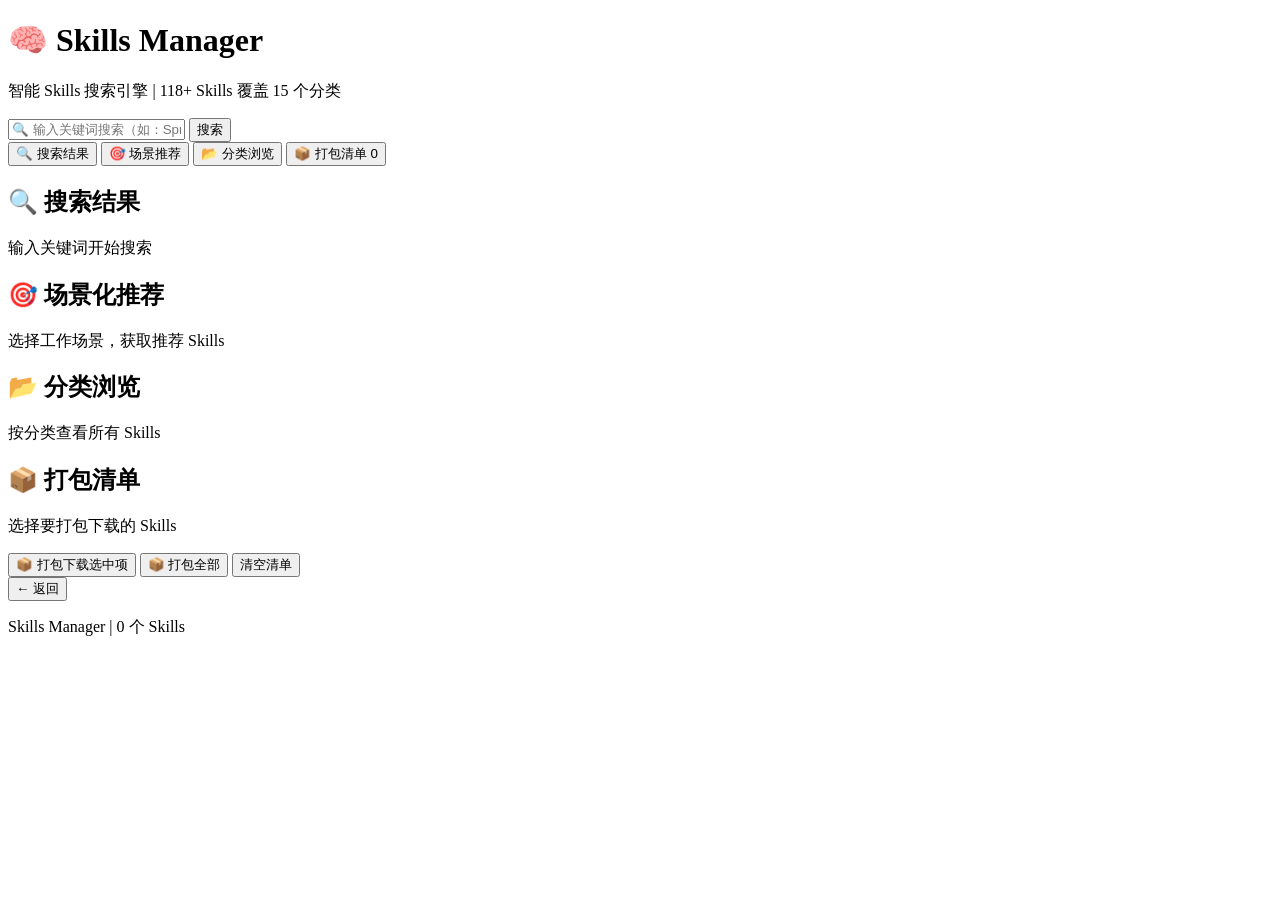
==== web/templates/index.html @ a7799086 "refactor: Organize skills into all-skills folder and clean up - Move all skill packages into all-ski" ====
<!DOCTYPE html>
<html lang="zh-CN">
<head>
    <meta charset="UTF-8">
    <meta name="viewport" content="width=device-width, initial-scale=1.0">
    <title>🧠 Skills Manager - 智能 Skills 导航</title>
    <link rel="stylesheet" href="/static/css/style.css">
</head>
<body>
    <div class="container">
        <header>
            <h1>🧠 Skills Manager</h1>
            <p class="subtitle">智能 Skills 搜索引擎 | 118+ Skills 覆盖 15 个分类</p>
        </header>

        <div class="search-box">
            <input type="text" id="searchInput" placeholder="🔍 输入关键词搜索（如：Sprint规划、用户故事、AI安全）...">
            <button onclick="searchSkills()">搜索</button>
        </div>

        <nav class="tabs">
            <button class="tab active" data-tab="search">🔍 搜索结果</button>
            <button class="tab" data-tab="scenarios">🎯 场景推荐</button>
            <button class="tab" data-tab="categories">📂 分类浏览</button>
            <button class="tab" data-tab="cart">📦 打包清单 <span id="cartCount">0</span></button>
        </nav>

        <main>
            <section id="searchSection" class="tab-content active">
                <div class="section-header">
                    <h2>🔍 搜索结果</h2>
                    <p id="searchTip">输入关键词开始搜索</p>
                </div>
                <div id="searchResults" class="skills-grid"></div>
            </section>

            <section id="scenariosSection" class="tab-content">
                <div class="section-header">
                    <h2>🎯 场景化推荐</h2>
                    <p>选择工作场景，获取推荐 Skills</p>
                </div>
                <div id="scenariosList" class="scenarios-grid"></div>
            </section>

            <section id="categoriesSection" class="tab-content">
                <div class="section-header">
                    <h2>📂 分类浏览</h2>
                    <p>按分类查看所有 Skills</p>
                </div>
                <div id="categoriesList" class="categories-grid"></div>
            </section>

            <section id="cartSection" class="tab-content">
                <div class="section-header">
                    <h2>📦 打包清单</h2>
                    <p>选择要打包下载的 Skills</p>
                </div>
                <div class="cart-actions">
                    <button class="btn-primary" onclick="packageSelected()">📦 打包下载选中项</button>
                    <button class="btn-secondary" onclick="packageAll()">📦 打包全部</button>
                    <button class="btn-text" onclick="clearCart()">清空清单</button>
                </div>
                <div id="cartList" class="skills-grid"></div>
            </section>

            <section id="detailSection" class="tab-content">
                <button class="btn-back" onclick="showSection('search')">← 返回</button>
                <div id="skillDetail"></div>
            </section>
        </main>

        <footer>
            <p>Skills Manager | <span id="totalSkills">0</span> 个 Skills</p>
        </footer>
    </div>

    <div id="toast" class="toast"></div>

    <script>
        let cart = [];
        let allSkills = {};
        let currentView = 'search';

        const categoriesEmoji = {
            "product": "🔵", "agile": "🟢", "scrum": "🟡", "ddd": "🟠",
            "dev-quality": "🟣", "qa-testing": "🔴", "api-design": "⚪",
            "ai-product": "🩵", "ai-safety": "🚨", "superpowers": "⚡",
            "dev-workflow": "🔧", "design": "🎨", "skill-authoring": "🛠️", "indie-hacker": "💰"
        };

        async function init() {
            await loadStats();
            loadCart();
            document.querySelectorAll('.tab').forEach(tab => {
                tab.addEventListener('click', () => showSection(tab.dataset.tab));
            });
            document.getElementById('searchInput').addEventListener('keypress', e => {
                if (e.key === 'Enter') searchSkills();
            });
        }

        async function loadStats() {
            try {
                const res = await fetch('/api/stats');
                const data = await res.json();
                document.getElementById('totalSkills').textContent = data.total;
            } catch (e) {
                console.error('Failed to load stats:', e);
            }
        }

        function showSection(section) {
            currentView = section;
            document.querySelectorAll('.tab').forEach(t => t.classList.remove('active'));
            document.querySelectorAll('.tab-content').forEach(c => c.classList.remove('active'));
            document.querySelector(`[data-tab="${section}"]`)?.classList.add('active');
            document.getElementById(`${section}Section`)?.classList.add('active');
        }

        async function searchSkills() {
            const query = document.getElementById('searchInput').value.trim();
            if (!query) return;

            document.getElementById('searchTip').textContent = `正在搜索: "${query}"`;

            try {
                const res = await fetch(`/api/search?q=${encodeURIComponent(query)}`);
                const data = await res.json();
                document.getElementById('searchTip').textContent = `找到 ${data.count} 个匹配的 Skills`;
                renderSkills('searchResults', data.results);
                showSection('search');
            } catch (e) {
                showToast('搜索失败: ' + e.message, 'error');
            }
        }

        function renderSkills(containerId, skills) {
            const container = document.getElementById(containerId);
            if (!skills || skills.length === 0) {
                container.innerHTML = '<div class="empty">暂无数据</div>';
                return;
            }

            container.innerHTML = skills.map(skill => `
                <div class="skill-card">
                    <div class="skill-header">
                        <span class="skill-emoji">${skill.category_emoji || '📦'}</span>
                        <h3>${skill.name}</h3>
                    </div>
                    <p class="skill-desc">${(skill.description || '').substring(0, 100)}...</p>
                    <div class="skill-meta">
                        <span class="skill-category">${skill.category_name || ''}</span>
                    </div>
                    <div class="skill-actions">
                        <button onclick="showSkillDetail('${skill.name}')">查看详情</button>
                        <button onclick="addToCart('${skill.name}')">加入清单</button>
                    </div>
                </div>
            `).join('');
        }

        async function showSkillDetail(name) {
            try {
                const res = await fetch(`/api/skill/${encodeURIComponent(name)}`);
                const skill = await res.json();

                document.getElementById('skillDetail').innerHTML = `
                    <div class="detail-header">
                        <span class="detail-emoji">${skill.emoji}</span>
                        <h2>${skill.name}</h2>
                    </div>
                    <div class="detail-meta">
                        <span>分类: ${skill.category}</span>
                        <span>文件数: ${skill.files?.length || 0}</span>
                    </div>
                    <p class="detail-desc">${skill.description || '无描述'}</p>
                    <div class="detail-files">
                        <h4>📁 文件结构</h4>
                        <ul>
                            ${(skill.files || []).map(f => `<li>${f.path} (${formatSize(f.size)})</li>`).join('')}
                        </ul>
                    </div>
                    <div class="detail-actions">
                        <button class="btn-primary" onclick="addToCart('${skill.name}')">加入清单</button>
                        <button class="btn-secondary" onclick="packageSingle('${skill.name}')">单独打包</button>
                    </div>
                `;
                showSection('detail');
            } catch (e) {
                showToast('加载失败: ' + e.message, 'error');
            }
        }

        async function loadScenarios() {
            const container = document.getElementById('scenariosList');
            const scenarios = [
                {key: "pm_basics", name: "产品经理基础", emoji: "📋", desc: "PRD、用户故事、需求分析"},
                {key: "pm_advanced", name: "高级产品经理", emoji: "🎯", desc: "战略、指标、商业化"},
                {key: "customer_discovery", name: "客户探索验证", emoji: "🔍", desc: "访谈准备、发现流程"},
                {key: "agile_dev", name: "敏捷开发团队", emoji: "🏃", desc: "Sprint规划、回顾"},
                {key: "scrum_team", name: "Scrum团队", emoji: "🎯", desc: "14个Scrum仪式"},
                {key: "qa_testing", name: "QA与测试", emoji: "🧪", desc: "E2E、Playwright"},
                {key: "architecture", name: "架构设计", emoji: "🏗️", desc: "DDD、API设计"},
                {key: "dev_quality", name: "开发质量", emoji: "💎", desc: "整洁代码、调试"},
                {key: "tdd_workflow", name: "TDD测试驱动", emoji: "⚡", desc: "红绿重构"},
                {key: "indie_hacker", name: "独立开发者", emoji: "💰", desc: "MVP、获客、增长"},
                {key: "ai_product", name: "AI产品开发", emoji: "🤖", desc: "Prompt、安全"},
                {key: "design_system", name: "设计系统", emoji: "🎨", desc: "UI/UX组件库"},
                {key: "skill_creation", name: "Skill开发", emoji: "🛠️", desc: "官方创建工具"}
            ];

            container.innerHTML = scenarios.map(s => `
                <div class="scenario-card" onclick="loadScenario('${s.key}')">
                    <span class="scenario-emoji">${s.emoji}</span>
                    <h3>${s.name}</h3>
                    <p>${s.desc}</p>
                </div>
            `).join('');
        }

        async function loadScenario(key) {
            try {
                const res = await fetch(`/api/scenario/${key}`);
                const data = await res.json();
                renderSkills('scenariosList', data.skills);
                document.querySelector('#scenariosSection .section-header p').textContent =
                    `${data.name} - ${data.count} 个 Skills`;
                showSection('scenarios');
            } catch (e) {
                showToast('加载失败: ' + e.message, 'error');
            }
        }

        async function loadCategories() {
            try {
                const res = await fetch('/api/stats');
                const data = await res.json();
                const container = document.getElementById('categoriesList');

                container.innerHTML = data.categories.map(cat => `
                    <div class="category-card" onclick="loadCategory('${cat.key}')">
                        <span class="cat-emoji">${cat.emoji}</span>
                        <h3>${cat.name}</h3>
                        <p>${cat.count} 个 Skills</p>
                    </div>
                `).join('');
            } catch (e) {
                showToast('加载失败: ' + e.message, 'error');
            }
        }

        async function loadCategory(key) {
            try {
                const res = await fetch(`/api/category/${key}`);
                const data = await res.json();
                renderSkills('categoriesList', data.skills);
                showSection('categories');
            } catch (e) {
                showToast('加载失败: ' + e.message, 'error');
            }
        }

        function addToCart(name) {
            if (!cart.includes(name)) {
                cart.push(name);
                updateCart();
                showToast(`已加入清单: ${name}`, 'success');
            } else {
                showToast('已在清单中', 'info');
            }
        }

        function removeFromCart(name) {
            cart = cart.filter(n => n !== name);
            updateCart();
            renderCart();
        }

        function updateCart() {
            document.getElementById('cartCount').textContent = cart.length;
            localStorage.setItem('cart', JSON.stringify(cart));
        }

        function loadCart() {
            const stored = localStorage.getItem('cart');
            if (stored) {
                cart = JSON.parse(stored);
                updateCart();
            }
        }

        function clearCart() {
            cart = [];
            updateCart();
            renderCart();
            showToast('清单已清空', 'info');
        }

        function renderCart() {
            const container = document.getElementById('cartList');
            if (cart.length === 0) {
                container.innerHTML = '<div class="empty">清单为空，请先添加 Skills</div>';
                return;
            }

            let skills = [];
            cart.forEach(name => {
                allSkills[name] = allSkills[name] || {name, category_emoji: '📦', category_name: '', description: ''};
                skills.push(allSkills[name]);
            });

            container.innerHTML = skills.map(s => `
                <div class="skill-card">
                    <div class="skill-header">
                        <span class="skill-emoji">${s.category_emoji || '📦'}</span>
                        <h3>${s.name}</h3>
                    </div>
                    <div class="skill-actions">
                        <button class="btn-remove" onclick="removeFromCart('${s.name}')">移除</button>
                    </div>
                </div>
            `).join('');
        }

        async function packageSelected() {
            if (cart.length === 0) {
                showToast('请先选择要打包的 Skills', 'warning');
                return;
            }

            try {
                showToast('正在打包...', 'info');
                const res = await fetch('/api/package', {
                    method: 'POST',
                    headers: {'Content-Type': 'application/json'},
                    body: JSON.stringify({skills: cart, type: 'custom'})
                });
                const data = await res.json();
                if (data.success) {
                    window.location.href = `/download/${data.filename}`;
                    showToast(`打包完成！${data.count} 个 Skills`, 'success');
                }
            } catch (e) {
                showToast('打包失败: ' + e.message, 'error');
            }
        }

        async function packageAll() {
            try {
                showToast('正在打包全部 Skills...', 'info');
                const res = await fetch('/api/package-all', {method: 'POST'});
                const data = await res.json();
                if (data.success) {
                    window.location.href = `/download/${data.filename}`;
                    showToast(`全部打包完成！${data.count} 个 Skills`, 'success');
                }
            } catch (e) {
                showToast('打包失败: ' + e.message, 'error');
            }
        }

        async function packageSingle(name) {
            try {
                showToast('正在打包...', 'info');
                const res = await fetch('/api/package', {
                    method: 'POST',
                    headers: {'Content-Type': 'application/json'},
                    body: JSON.stringify({skills: [name], type: 'single'})
                });
                const data = await res.json();
                if (data.success) {
                    window.location.href = `/download/${data.filename}`;
                    showToast(`打包完成！`, 'success');
                }
            } catch (e) {
                showToast('打包失败: ' + e.message, 'error');
            }
        }

        function formatSize(bytes) {
            if (bytes < 1024) return bytes + ' B';
            if (bytes < 1024 * 1024) return (bytes / 1024).toFixed(1) + ' KB';
            return (bytes / (1024 * 1024)).toFixed(1) + ' MB';
        }

        function showToast(message, type = 'info') {
            const toast = document.getElementById('toast');
            toast.textContent = message;
            toast.className = 'toast show ' + type;
            setTimeout(() => toast.className = 'toast', 3000);
        }

        document.querySelectorAll('.tab').forEach(tab => {
            tab.addEventListener('click', () => {
                const section = tab.dataset.tab;
                showSection(section);
                if (section === 'scenarios') loadScenarios();
                if (section === 'categories') loadCategories();
                if (section === 'cart') renderCart();
            });
        });

        init();
    </script>
</body>
</html>
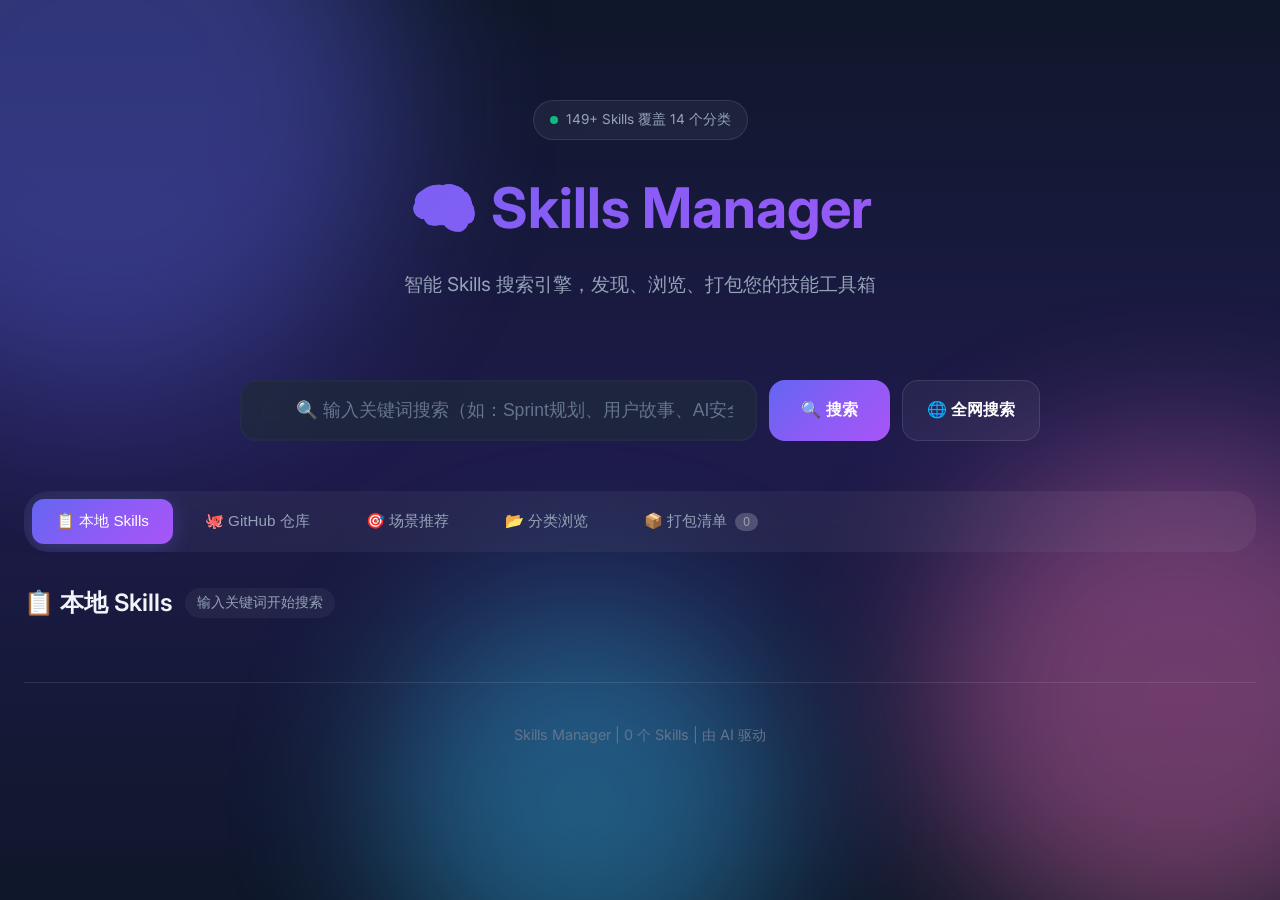
==== commit d07882de: "feat: 添加求是方法论 Skills（实事求是、矛盾分析等10个）" ====
--- a/web/templates/index.html
+++ b/web/templates/index.html
@@ -4,101 +4,1610 @@
     <meta charset="UTF-8">
     <meta name="viewport" content="width=device-width, initial-scale=1.0">
     <title>🧠 Skills Manager - 智能 Skills 导航</title>
+    <link rel="preconnect" href="https://fonts.googleapis.com">
+    <link rel="preconnect" href="https://fonts.gstatic.com" crossorigin>
+    <link href="https://fonts.googleapis.com/css2?family=Inter:wght@400;500;600;700&display=swap" rel="stylesheet">
     <link rel="stylesheet" href="/static/css/style.css">
+    <style>
+        /* ========== 核心变量 & 主题 ========== */
+        :root {
+            --primary: #6366f1;
+            --primary-dark: #4f46e5;
+            --primary-light: #818cf8;
+            --accent: #f472b6;
+            --accent-secondary: #38bdf8;
+            --bg-main: #0f172a;
+            --bg-card: rgba(30, 41, 59, 0.8);
+            --bg-glass: rgba(255, 255, 255, 0.05);
+            --bg-glass-hover: rgba(255, 255, 255, 0.1);
+            --text: #f1f5f9;
+            --text-secondary: #94a3b8;
+            --text-muted: #64748b;
+            --border: rgba(255, 255, 255, 0.1);
+            --border-glow: rgba(99, 102, 241, 0.3);
+            --success: #10b981;
+            --warning: #f59e0b;
+            --error: #ef4444;
+            --gradient-primary: linear-gradient(135deg, #6366f1 0%, #8b5cf6 50%, #a855f7 100%);
+            --gradient-accent: linear-gradient(135deg, #f472b6 0%, #818cf8 100%);
+            --gradient-bg: linear-gradient(180deg, #0f172a 0%, #1e1b4b 50%, #0f172a 100%);
+            --shadow-card: 0 4px 24px rgba(0, 0, 0, 0.3), 0 0 0 1px rgba(255, 255, 255, 0.05);
+            --shadow-glow: 0 0 40px rgba(99, 102, 241, 0.15);
+            --radius-sm: 8px;
+            --radius-md: 12px;
+            --radius-lg: 16px;
+            --radius-xl: 24px;
+        }
+
+        * {
+            margin: 0;
+            padding: 0;
+            box-sizing: border-box;
+        }
+
+        html {
+            scroll-behavior: smooth;
+        }
+
+        body {
+            font-family: 'Inter', -apple-system, BlinkMacSystemFont, sans-serif;
+            background: var(--gradient-bg);
+            color: var(--text);
+            line-height: 1.6;
+            min-height: 100vh;
+            overflow-x: hidden;
+        }
+
+        /* ========== 动态背景 ========== */
+        .bg-orbs {
+            position: fixed;
+            top: 0;
+            left: 0;
+            width: 100%;
+            height: 100%;
+            pointer-events: none;
+            z-index: 0;
+            overflow: hidden;
+        }
+
+        .bg-orb {
+            position: absolute;
+            border-radius: 50%;
+            filter: blur(80px);
+            opacity: 0.4;
+            animation: float 20s ease-in-out infinite;
+        }
+
+        .bg-orb:nth-child(1) {
+            width: 600px;
+            height: 600px;
+            background: var(--primary);
+            top: -200px;
+            left: -200px;
+            animation-delay: 0s;
+        }
+
+        .bg-orb:nth-child(2) {
+            width: 500px;
+            height: 500px;
+            background: var(--accent);
+            top: 50%;
+            right: -150px;
+            animation-delay: -7s;
+        }
+
+        .bg-orb:nth-child(3) {
+            width: 400px;
+            height: 400px;
+            background: var(--accent-secondary);
+            bottom: -100px;
+            left: 30%;
+            animation-delay: -14s;
+        }
+
+        @keyframes float {
+            0%, 100% { transform: translate(0, 0) scale(1); }
+            33% { transform: translate(30px, -30px) scale(1.05); }
+            66% { transform: translate(-20px, 20px) scale(0.95); }
+        }
+
+        /* ========== 容器布局 ========== */
+        .app-container {
+            position: relative;
+            z-index: 1;
+            max-width: 1400px;
+            margin: 0 auto;
+            padding: 40px 24px;
+        }
+
+        /* ========== 头部 Hero 区域 ========== */
+        .hero {
+            text-align: center;
+            padding: 60px 0 40px;
+            margin-bottom: 40px;
+        }
+
+        .hero-badge {
+            display: inline-flex;
+            align-items: center;
+            gap: 8px;
+            padding: 8px 16px;
+            background: var(--bg-glass);
+            border: 1px solid var(--border);
+            border-radius: 100px;
+            font-size: 0.85rem;
+            color: var(--text-secondary);
+            margin-bottom: 24px;
+            backdrop-filter: blur(10px);
+            animation: fadeInDown 0.6s ease-out;
+        }
+
+        .hero-badge span {
+            width: 8px;
+            height: 8px;
+            background: var(--success);
+            border-radius: 50%;
+            animation: pulse 2s ease-in-out infinite;
+        }
+
+        @keyframes pulse {
+            0%, 100% { opacity: 1; transform: scale(1); }
+            50% { opacity: 0.5; transform: scale(1.2); }
+        }
+
+        .hero h1 {
+            font-size: 3.5rem;
+            font-weight: 700;
+            background: var(--gradient-primary);
+            -webkit-background-clip: text;
+            -webkit-text-fill-color: transparent;
+            background-clip: text;
+            margin-bottom: 16px;
+            animation: fadeInUp 0.6s ease-out 0.1s both;
+        }
+
+        .hero p {
+            font-size: 1.2rem;
+            color: var(--text-secondary);
+            max-width: 600px;
+            margin: 0 auto;
+            animation: fadeInUp 0.6s ease-out 0.2s both;
+        }
+
+        @keyframes fadeInUp {
+            from {
+                opacity: 0;
+                transform: translateY(20px);
+            }
+            to {
+                opacity: 1;
+                transform: translateY(0);
+            }
+        }
+
+        @keyframes fadeInDown {
+            from {
+                opacity: 0;
+                transform: translateY(-20px);
+            }
+            to {
+                opacity: 1;
+                transform: translateY(0);
+            }
+        }
+
+        /* ========== 搜索区域 ========== */
+        .search-section {
+            max-width: 800px;
+            margin: 0 auto 50px;
+            animation: fadeInUp 0.6s ease-out 0.3s both;
+        }
+
+        .search-wrapper {
+            position: relative;
+            display: flex;
+            gap: 12px;
+        }
+
+        .search-box {
+            position: relative;
+            flex: 1;
+        }
+
+        .search-box::before {
+            content: '';
+            position: absolute;
+            inset: 0;
+            border-radius: var(--radius-lg);
+            padding: 2px;
+            background: var(--gradient-primary);
+            -webkit-mask: linear-gradient(#fff 0 0) content-box, linear-gradient(#fff 0 0);
+            mask: linear-gradient(#fff 0 0) content-box, linear-gradient(#fff 0 0);
+            -webkit-mask-composite: xor;
+            mask-composite: exclude;
+            opacity: 0.5;
+            transition: opacity 0.3s;
+        }
+
+        .search-box:focus-within::before {
+            opacity: 1;
+        }
+
+        .search-box input {
+            width: 100%;
+            padding: 20px 24px 20px 56px;
+            font-size: 1.1rem;
+            background: var(--bg-card);
+            border: none;
+            border-radius: var(--radius-lg);
+            color: var(--text);
+            outline: none;
+            backdrop-filter: blur(20px);
+            transition: all 0.3s;
+        }
+
+        .search-box input::placeholder {
+            color: var(--text-muted);
+        }
+
+        .search-icon {
+            position: absolute;
+            left: 20px;
+            top: 50%;
+            transform: translateY(-50%);
+            width: 24px;
+            height: 24px;
+            color: var(--text-muted);
+            transition: color 0.3s;
+        }
+
+        .search-box:focus-within .search-icon {
+            color: var(--primary);
+        }
+
+        .search-btn {
+            padding: 0 32px;
+            background: var(--gradient-primary);
+            border: none;
+            border-radius: var(--radius-lg);
+            color: white;
+            font-size: 1rem;
+            font-weight: 600;
+            cursor: pointer;
+            transition: all 0.3s;
+            position: relative;
+            overflow: hidden;
+        }
+
+        .search-btn::before {
+            content: '';
+            position: absolute;
+            inset: 0;
+            background: linear-gradient(rgba(255,255,255,0.2), transparent);
+            opacity: 0;
+            transition: opacity 0.3s;
+        }
+
+        .search-btn:hover {
+            transform: translateY(-2px);
+            box-shadow: 0 8px 30px rgba(99, 102, 241, 0.4);
+        }
+
+        .search-btn:hover::before {
+            opacity: 1;
+        }
+
+        .search-btn:active {
+            transform: translateY(0);
+        }
+
+        .search-btn.secondary {
+            background: var(--bg-glass);
+            border: 1px solid var(--border);
+            padding: 0 24px;
+        }
+
+        .search-btn.secondary:hover {
+            background: var(--bg-glass-hover);
+            box-shadow: none;
+        }
+
+        /* ========== 标签页 ========== */
+        .nav-tabs {
+            display: flex;
+            gap: 8px;
+            padding: 8px;
+            background: var(--bg-glass);
+            border-radius: var(--radius-xl);
+            margin-bottom: 32px;
+            overflow-x: auto;
+            backdrop-filter: blur(20px);
+            animation: fadeInUp 0.6s ease-out 0.4s both;
+        }
+
+        .nav-tabs::-webkit-scrollbar {
+            height: 0;
+        }
+
+        .nav-tab {
+            padding: 12px 24px;
+            background: transparent;
+            border: none;
+            border-radius: var(--radius-md);
+            color: var(--text-secondary);
+            font-size: 0.95rem;
+            font-weight: 500;
+            cursor: pointer;
+            transition: all 0.3s;
+            white-space: nowrap;
+            display: flex;
+            align-items: center;
+            gap: 8px;
+        }
+
+        .nav-tab:hover {
+            background: var(--bg-glass-hover);
+            color: var(--text);
+        }
+
+        .nav-tab.active {
+            background: var(--gradient-primary);
+            color: white;
+            box-shadow: 0 4px 20px rgba(99, 102, 241, 0.3);
+        }
+
+        .nav-tab .count {
+            padding: 2px 8px;
+            background: rgba(255, 255, 255, 0.2);
+            border-radius: 100px;
+            font-size: 0.75rem;
+        }
+
+        .nav-tab.active .count {
+            background: rgba(255, 255, 255, 0.3);
+        }
+
+        /* ========== 内容区域 ========== */
+        .content-section {
+            display: none;
+            animation: fadeIn 0.4s ease-out;
+        }
+
+        .content-section.active {
+            display: block;
+        }
+
+        @keyframes fadeIn {
+            from { opacity: 0; }
+            to { opacity: 1; }
+        }
+
+        .section-header {
+            display: flex;
+            align-items: center;
+            justify-content: space-between;
+            margin-bottom: 24px;
+            flex-wrap: wrap;
+            gap: 16px;
+        }
+
+        .section-title {
+            display: flex;
+            align-items: center;
+            gap: 12px;
+        }
+
+        .section-title h2 {
+            font-size: 1.5rem;
+            font-weight: 600;
+        }
+
+        .section-title .tag {
+            padding: 4px 12px;
+            background: var(--bg-glass);
+            border-radius: 100px;
+            font-size: 0.85rem;
+            color: var(--text-secondary);
+        }
+
+        .section-subtitle {
+            color: var(--text-muted);
+            font-size: 0.95rem;
+        }
+
+        /* ========== 技能卡片网格 ========== */
+        .skills-grid {
+            display: grid;
+            grid-template-columns: repeat(auto-fill, minmax(340px, 1fr));
+            gap: 24px;
+        }
+
+        .skill-card {
+            background: var(--bg-card);
+            border: 1px solid var(--border);
+            border-radius: var(--radius-lg);
+            padding: 24px;
+            backdrop-filter: blur(20px);
+            transition: all 0.4s cubic-bezier(0.4, 0, 0.2, 1);
+            cursor: pointer;
+            position: relative;
+            overflow: hidden;
+        }
+
+        .skill-card::before {
+            content: '';
+            position: absolute;
+            top: 0;
+            left: 0;
+            right: 0;
+            height: 3px;
+            background: var(--gradient-primary);
+            opacity: 0;
+            transition: opacity 0.3s;
+        }
+
+        .skill-card:hover {
+            transform: translateY(-8px);
+            border-color: var(--border-glow);
+            box-shadow: var(--shadow-card), var(--shadow-glow);
+        }
+
+        .skill-card:hover::before {
+            opacity: 1;
+        }
+
+        .skill-card-header {
+            display: flex;
+            align-items: flex-start;
+            gap: 16px;
+            margin-bottom: 16px;
+        }
+
+        .skill-emoji {
+            width: 56px;
+            height: 56px;
+            display: flex;
+            align-items: center;
+            justify-content: center;
+            background: var(--bg-glass);
+            border-radius: var(--radius-md);
+            font-size: 1.8rem;
+            flex-shrink: 0;
+            transition: all 0.3s;
+        }
+
+        .skill-card:hover .skill-emoji {
+            transform: scale(1.1) rotate(-5deg);
+            background: var(--bg-glass-hover);
+        }
+
+        .skill-info {
+            flex: 1;
+            min-width: 0;
+        }
+
+        .skill-name {
+            font-size: 1.1rem;
+            font-weight: 600;
+            margin-bottom: 4px;
+            display: flex;
+            align-items: center;
+            gap: 8px;
+        }
+
+        .skill-name .new-badge {
+            padding: 2px 8px;
+            background: var(--accent);
+            border-radius: 100px;
+            font-size: 0.7rem;
+            font-weight: 600;
+            text-transform: uppercase;
+            letter-spacing: 0.5px;
+        }
+
+        .skill-category {
+            display: inline-flex;
+            align-items: center;
+            gap: 6px;
+            padding: 4px 10px;
+            background: var(--bg-glass);
+            border-radius: 100px;
+            font-size: 0.8rem;
+            color: var(--text-secondary);
+        }
+
+        .skill-desc {
+            color: var(--text-secondary);
+            font-size: 0.9rem;
+            line-height: 1.6;
+            margin-bottom: 16px;
+            display: -webkit-box;
+            -webkit-line-clamp: 2;
+            -webkit-box-orient: vertical;
+            overflow: hidden;
+        }
+
+        .skill-tags {
+            display: flex;
+            flex-wrap: wrap;
+            gap: 8px;
+            margin-bottom: 16px;
+        }
+
+        .skill-tag {
+            padding: 4px 10px;
+            background: rgba(99, 102, 241, 0.1);
+            border: 1px solid rgba(99, 102, 241, 0.2);
+            border-radius: 100px;
+            font-size: 0.75rem;
+            color: var(--primary-light);
+        }
+
+        .skill-actions {
+            display: flex;
+            gap: 8px;
+            padding-top: 16px;
+            border-top: 1px solid var(--border);
+        }
+
+        .skill-action {
+            flex: 1;
+            padding: 10px 16px;
+            border: none;
+            border-radius: var(--radius-sm);
+            font-size: 0.85rem;
+            font-weight: 500;
+            cursor: pointer;
+            transition: all 0.3s;
+            display: flex;
+            align-items: center;
+            justify-content: center;
+            gap: 6px;
+        }
+
+        .skill-action.primary {
+            background: var(--gradient-primary);
+            color: white;
+        }
+
+        .skill-action.primary:hover {
+            box-shadow: 0 4px 20px rgba(99, 102, 241, 0.4);
+            transform: translateY(-2px);
+        }
+
+        .skill-action.secondary {
+            background: var(--bg-glass);
+            color: var(--text-secondary);
+            border: 1px solid var(--border);
+        }
+
+        .skill-action.secondary:hover {
+            background: var(--bg-glass-hover);
+            color: var(--text);
+        }
+
+        /* ========== GitHub 卡片 ========== */
+        .github-grid {
+            display: grid;
+            grid-template-columns: repeat(auto-fill, minmax(380px, 1fr));
+            gap: 24px;
+        }
+
+        .github-card {
+            background: var(--bg-card);
+            border: 1px solid var(--border);
+            border-radius: var(--radius-lg);
+            padding: 24px;
+            backdrop-filter: blur(20px);
+            transition: all 0.4s cubic-bezier(0.4, 0, 0.2, 1);
+        }
+
+        .github-card:hover {
+            transform: translateY(-6px);
+            border-color: var(--border-glow);
+            box-shadow: var(--shadow-card);
+        }
+
+        .github-header {
+            display: flex;
+            align-items: center;
+            justify-content: space-between;
+            margin-bottom: 12px;
+        }
+
+        .github-owner {
+            color: var(--text-muted);
+            font-size: 0.85rem;
+        }
+
+        .github-stars {
+            display: flex;
+            align-items: center;
+            gap: 4px;
+            padding: 4px 10px;
+            background: rgba(245, 158, 11, 0.1);
+            border-radius: 100px;
+            font-size: 0.85rem;
+            color: #fbbf24;
+        }
+
+        .github-name {
+            font-size: 1.2rem;
+            font-weight: 600;
+            color: var(--primary-light);
+            text-decoration: none;
+            display: block;
+            margin-bottom: 8px;
+            transition: color 0.3s;
+        }
+
+        .github-name:hover {
+            color: var(--accent);
+        }
+
+        .github-desc {
+            color: var(--text-secondary);
+            font-size: 0.9rem;
+            margin-bottom: 16px;
+            display: -webkit-box;
+            -webkit-line-clamp: 2;
+            -webkit-box-orient: vertical;
+            overflow: hidden;
+        }
+
+        .github-meta {
+            display: flex;
+            align-items: center;
+            gap: 16px;
+            font-size: 0.85rem;
+            color: var(--text-muted);
+        }
+
+        .github-lang {
+            display: flex;
+            align-items: center;
+            gap: 6px;
+        }
+
+        .lang-dot {
+            width: 10px;
+            height: 10px;
+            border-radius: 50%;
+        }
+
+        /* ========== 场景卡片 ========== */
+        .scenarios-grid {
+            display: grid;
+            grid-template-columns: repeat(auto-fill, minmax(200px, 1fr));
+            gap: 20px;
+        }
+
+        .scenario-card {
+            background: var(--bg-card);
+            border: 1px solid var(--border);
+            border-radius: var(--radius-lg);
+            padding: 28px 24px;
+            text-align: center;
+            cursor: pointer;
+            transition: all 0.4s cubic-bezier(0.4, 0, 0.2, 1);
+            position: relative;
+            overflow: hidden;
+        }
+
+        .scenario-card::after {
+            content: '';
+            position: absolute;
+            inset: 0;
+            background: var(--gradient-primary);
+            opacity: 0;
+            transition: opacity 0.3s;
+        }
+
+        .scenario-card:hover {
+            transform: translateY(-6px) scale(1.02);
+            border-color: var(--border-glow);
+            box-shadow: var(--shadow-card);
+        }
+
+        .scenario-card:hover::after {
+            opacity: 0.05;
+        }
+
+        .scenario-emoji {
+            font-size: 3rem;
+            margin-bottom: 16px;
+            display: block;
+            position: relative;
+            z-index: 1;
+            transition: transform 0.3s;
+        }
+
+        .scenario-card:hover .scenario-emoji {
+            transform: scale(1.2);
+        }
+
+        .scenario-card h3 {
+            font-size: 1rem;
+            font-weight: 600;
+            margin-bottom: 8px;
+            position: relative;
+            z-index: 1;
+        }
+
+        .scenario-card p {
+            font-size: 0.85rem;
+            color: var(--text-muted);
+            position: relative;
+            z-index: 1;
+        }
+
+        .scenario-count {
+            position: absolute;
+            top: 12px;
+            right: 12px;
+            padding: 4px 10px;
+            background: var(--bg-glass);
+            border-radius: 100px;
+            font-size: 0.75rem;
+            color: var(--text-secondary);
+            z-index: 1;
+        }
+
+        /* ========== 分类卡片 ========== */
+        .categories-grid {
+            display: grid;
+            grid-template-columns: repeat(auto-fill, minmax(220px, 1fr));
+            gap: 20px;
+        }
+
+        .category-card {
+            background: var(--bg-card);
+            border: 1px solid var(--border);
+            border-radius: var(--radius-lg);
+            padding: 24px;
+            cursor: pointer;
+            transition: all 0.4s cubic-bezier(0.4, 0, 0.2, 1);
+            position: relative;
+        }
+
+        .category-card:hover {
+            transform: translateY(-6px);
+            border-color: var(--border-glow);
+            box-shadow: var(--shadow-card);
+        }
+
+        .category-header {
+            display: flex;
+            align-items: center;
+            gap: 12px;
+            margin-bottom: 12px;
+        }
+
+        .category-emoji {
+            width: 48px;
+            height: 48px;
+            display: flex;
+            align-items: center;
+            justify-content: center;
+            background: var(--bg-glass);
+            border-radius: var(--radius-md);
+            font-size: 1.5rem;
+        }
+
+        .category-info h3 {
+            font-size: 1rem;
+            font-weight: 600;
+        }
+
+        .category-count {
+            font-size: 0.85rem;
+            color: var(--text-muted);
+        }
+
+        .category-bar {
+            height: 4px;
+            background: var(--bg-glass);
+            border-radius: 2px;
+            overflow: hidden;
+        }
+
+        .category-bar-fill {
+            height: 100%;
+            background: var(--gradient-primary);
+            border-radius: 2px;
+            transition: width 1s ease-out;
+        }
+
+        /* ========== 打包清单 ========== */
+        .cart-actions {
+            display: flex;
+            gap: 12px;
+            margin-bottom: 24px;
+            flex-wrap: wrap;
+        }
+
+        .cart-empty {
+            text-align: center;
+            padding: 80px 20px;
+            color: var(--text-muted);
+        }
+
+        .cart-empty-icon {
+            font-size: 4rem;
+            margin-bottom: 20px;
+            opacity: 0.5;
+        }
+
+        .cart-empty h3 {
+            font-size: 1.2rem;
+            margin-bottom: 8px;
+            color: var(--text-secondary);
+        }
+
+        /* ========== AI 推荐卡片 ========== */
+        .ai-card {
+            background: linear-gradient(135deg, rgba(99, 102, 241, 0.15), rgba(168, 85, 247, 0.15));
+            border: 1px solid rgba(99, 102, 241, 0.3);
+            border-radius: var(--radius-lg);
+            padding: 24px;
+            margin-bottom: 24px;
+            backdrop-filter: blur(20px);
+            animation: slideIn 0.5s ease-out;
+        }
+
+        @keyframes slideIn {
+            from {
+                opacity: 0;
+                transform: translateY(-20px);
+            }
+            to {
+                opacity: 1;
+                transform: translateY(0);
+            }
+        }
+
+        .ai-header {
+            display: flex;
+            align-items: center;
+            gap: 12px;
+            margin-bottom: 16px;
+        }
+
+        .ai-avatar {
+            width: 48px;
+            height: 48px;
+            display: flex;
+            align-items: center;
+            justify-content: center;
+            background: var(--gradient-primary);
+            border-radius: 50%;
+            font-size: 1.5rem;
+        }
+
+        .ai-label {
+            font-size: 0.85rem;
+            color: var(--text-muted);
+        }
+
+        .ai-text {
+            color: var(--text);
+            font-size: 0.95rem;
+            line-height: 1.7;
+            margin-bottom: 16px;
+        }
+
+        .ai-suggestions {
+            display: flex;
+            flex-wrap: wrap;
+            gap: 8px;
+        }
+
+        .ai-suggestion {
+            padding: 6px 14px;
+            background: rgba(99, 102, 241, 0.2);
+            border: 1px solid rgba(99, 102, 241, 0.3);
+            border-radius: 100px;
+            font-size: 0.85rem;
+            color: var(--primary-light);
+            cursor: pointer;
+            transition: all 0.3s;
+        }
+
+        .ai-suggestion:hover {
+            background: rgba(99, 102, 241, 0.3);
+            transform: translateY(-2px);
+        }
+
+        /* ========== 详情页 ========== */
+        .detail-section {
+            background: var(--bg-card);
+            border: 1px solid var(--border);
+            border-radius: var(--radius-xl);
+            padding: 40px;
+            backdrop-filter: blur(20px);
+        }
+
+        .detail-header {
+            display: flex;
+            align-items: flex-start;
+            gap: 24px;
+            margin-bottom: 32px;
+            padding-bottom: 32px;
+            border-bottom: 1px solid var(--border);
+        }
+
+        .detail-emoji {
+            width: 80px;
+            height: 80px;
+            display: flex;
+            align-items: center;
+            justify-content: center;
+            background: var(--bg-glass);
+            border-radius: var(--radius-lg);
+            font-size: 3rem;
+        }
+
+        .detail-info h2 {
+            font-size: 2rem;
+            font-weight: 700;
+            margin-bottom: 8px;
+        }
+
+        .detail-meta {
+            display: flex;
+            gap: 16px;
+            color: var(--text-muted);
+            font-size: 0.9rem;
+        }
+
+        .detail-desc {
+            font-size: 1.1rem;
+            line-height: 1.8;
+            color: var(--text-secondary);
+            margin-bottom: 32px;
+        }
+
+        .detail-files {
+            background: var(--bg-glass);
+            border-radius: var(--radius-lg);
+            padding: 24px;
+            margin-bottom: 32px;
+        }
+
+        .detail-files h4 {
+            font-size: 1rem;
+            margin-bottom: 16px;
+            display: flex;
+            align-items: center;
+            gap: 8px;
+        }
+
+        .file-list {
+            list-style: none;
+        }
+
+        .file-item {
+            display: flex;
+            align-items: center;
+            justify-content: space-between;
+            padding: 12px 16px;
+            background: var(--bg-card);
+            border-radius: var(--radius-sm);
+            margin-bottom: 8px;
+            font-size: 0.9rem;
+            transition: all 0.3s;
+        }
+
+        .file-item:hover {
+            background: var(--bg-glass-hover);
+        }
+
+        .file-name {
+            display: flex;
+            align-items: center;
+            gap: 10px;
+            color: var(--text);
+        }
+
+        .file-size {
+            color: var(--text-muted);
+            font-size: 0.85rem;
+        }
+
+        .detail-actions {
+            display: flex;
+            gap: 12px;
+        }
+
+        /* ========== 骨架屏 ========== */
+        .skeleton {
+            background: linear-gradient(
+                90deg,
+                var(--bg-glass) 25%,
+                var(--bg-glass-hover) 50%,
+                var(--bg-glass) 75%
+            );
+            background-size: 200% 100%;
+            animation: shimmer 1.5s infinite;
+            border-radius: var(--radius-sm);
+        }
+
+        @keyframes shimmer {
+            0% { background-position: 200% 0; }
+            100% { background-position: -200% 0; }
+        }
+
+        .skeleton-card {
+            background: var(--bg-card);
+            border: 1px solid var(--border);
+            border-radius: var(--radius-lg);
+            padding: 24px;
+        }
+
+        .skeleton-header {
+            display: flex;
+            gap: 16px;
+            margin-bottom: 16px;
+        }
+
+        .skeleton-emoji {
+            width: 56px;
+            height: 56px;
+            border-radius: var(--radius-md);
+        }
+
+        .skeleton-info {
+            flex: 1;
+        }
+
+        .skeleton-title {
+            height: 20px;
+            width: 60%;
+            margin-bottom: 8px;
+        }
+
+        .skeleton-subtitle {
+            height: 14px;
+            width: 40%;
+        }
+
+        .skeleton-text {
+            height: 14px;
+            margin-bottom: 8px;
+        }
+
+        .skeleton-text:last-child {
+            width: 80%;
+        }
+
+        /* ========== Toast 通知 ========== */
+        .toast-container {
+            position: fixed;
+            top: 24px;
+            right: 24px;
+            z-index: 9999;
+            display: flex;
+            flex-direction: column;
+            gap: 12px;
+        }
+
+        .toast {
+            padding: 16px 24px;
+            background: var(--bg-card);
+            border: 1px solid var(--border);
+            border-radius: var(--radius-md);
+            backdrop-filter: blur(20px);
+            display: flex;
+            align-items: center;
+            gap: 12px;
+            min-width: 300px;
+            max-width: 450px;
+            box-shadow: 0 8px 32px rgba(0, 0, 0, 0.3);
+            animation: toastIn 0.4s cubic-bezier(0.4, 0, 0.2, 1);
+        }
+
+        .toast.removing {
+            animation: toastOut 0.3s ease-in forwards;
+        }
+
+        @keyframes toastIn {
+            from {
+                opacity: 0;
+                transform: translateX(100%);
+            }
+            to {
+                opacity: 1;
+                transform: translateX(0);
+            }
+        }
+
+        @keyframes toastOut {
+            to {
+                opacity: 0;
+                transform: translateX(100%);
+            }
+        }
+
+        .toast-icon {
+            font-size: 1.3rem;
+            flex-shrink: 0;
+        }
+
+        .toast-content {
+            flex: 1;
+        }
+
+        .toast-title {
+            font-weight: 600;
+            font-size: 0.95rem;
+            margin-bottom: 2px;
+        }
+
+        .toast-message {
+            font-size: 0.85rem;
+            color: var(--text-secondary);
+        }
+
+        .toast-close {
+            background: none;
+            border: none;
+            color: var(--text-muted);
+            cursor: pointer;
+            padding: 4px;
+            transition: color 0.3s;
+        }
+
+        .toast-close:hover {
+            color: var(--text);
+        }
+
+        .toast.success { border-left: 3px solid var(--success); }
+        .toast.success .toast-icon { color: var(--success); }
+
+        .toast.error { border-left: 3px solid var(--error); }
+        .toast.error .toast-icon { color: var(--error); }
+
+        .toast.warning { border-left: 3px solid var(--warning); }
+        .toast.warning .toast-icon { color: var(--warning); }
+
+        .toast.info { border-left: 3px solid var(--primary); }
+        .toast.info .toast-icon { color: var(--primary); }
+
+        /* ========== 空状态 ========== */
+        .empty-state {
+            text-align: center;
+            padding: 80px 20px;
+            animation: fadeIn 0.5s ease-out;
+        }
+
+        .empty-icon {
+            font-size: 5rem;
+            margin-bottom: 24px;
+            opacity: 0.6;
+        }
+
+        .empty-title {
+            font-size: 1.5rem;
+            font-weight: 600;
+            margin-bottom: 8px;
+        }
+
+        .empty-desc {
+            color: var(--text-muted);
+            max-width: 400px;
+            margin: 0 auto 24px;
+        }
+
+        /* ========== 加载动画 ========== */
+        .loading-spinner {
+            width: 40px;
+            height: 40px;
+            border: 3px solid var(--bg-glass);
+            border-top-color: var(--primary);
+            border-radius: 50%;
+            animation: spin 1s linear infinite;
+        }
+
+        @keyframes spin {
+            to { transform: rotate(360deg); }
+        }
+
+        .loading-overlay {
+            position: absolute;
+            inset: 0;
+            background: rgba(15, 23, 42, 0.8);
+            display: flex;
+            align-items: center;
+            justify-content: center;
+            border-radius: inherit;
+            backdrop-filter: blur(4px);
+        }
+
+        /* ========== 滚动动画 ========== */
+        .scroll-reveal {
+            opacity: 0;
+            transform: translateY(30px);
+            transition: all 0.6s cubic-bezier(0.4, 0, 0.2, 1);
+        }
+
+        .scroll-reveal.revealed {
+            opacity: 1;
+            transform: translateY(0);
+        }
+
+        /* ========== 滚动条 ========== */
+        ::-webkit-scrollbar {
+            width: 8px;
+            height: 8px;
+        }
+
+        ::-webkit-scrollbar-track {
+            background: var(--bg-main);
+        }
+
+        ::-webkit-scrollbar-thumb {
+            background: var(--bg-glass-hover);
+            border-radius: 4px;
+        }
+
+        ::-webkit-scrollbar-thumb:hover {
+            background: var(--text-muted);
+        }
+
+        /* ========== 页脚 ========== */
+        footer {
+            text-align: center;
+            padding: 40px 20px;
+            color: var(--text-muted);
+            font-size: 0.9rem;
+            border-top: 1px solid var(--border);
+            margin-top: 60px;
+        }
+
+        footer a {
+            color: var(--primary-light);
+            text-decoration: none;
+        }
+
+        footer a:hover {
+            text-decoration: underline;
+        }
+
+        /* ========== 按钮 ========== */
+        .btn {
+            display: inline-flex;
+            align-items: center;
+            justify-content: center;
+            gap: 8px;
+            padding: 14px 28px;
+            font-size: 0.95rem;
+            font-weight: 600;
+            border: none;
+            border-radius: var(--radius-md);
+            cursor: pointer;
+            transition: all 0.3s;
+        }
+
+        .btn-primary {
+            background: var(--gradient-primary);
+            color: white;
+        }
+
+        .btn-primary:hover {
+            transform: translateY(-2px);
+            box-shadow: 0 8px 30px rgba(99, 102, 241, 0.4);
+        }
+
+        .btn-secondary {
+            background: var(--bg-glass);
+            color: var(--text);
+            border: 1px solid var(--border);
+        }
+
+        .btn-secondary:hover {
+            background: var(--bg-glass-hover);
+        }
+
+        .btn-ghost {
+            background: transparent;
+            color: var(--text-secondary);
+        }
+
+        .btn-ghost:hover {
+            color: var(--text);
+            background: var(--bg-glass);
+        }
+
+        /* ========== 返回按钮 ========== */
+        .btn-back {
+            display: inline-flex;
+            align-items: center;
+            gap: 8px;
+            padding: 10px 20px;
+            background: var(--bg-glass);
+            border: 1px solid var(--border);
+            border-radius: var(--radius-md);
+            color: var(--text-secondary);
+            font-size: 0.9rem;
+            cursor: pointer;
+            transition: all 0.3s;
+            margin-bottom: 24px;
+        }
+
+        .btn-back:hover {
+            background: var(--bg-glass-hover);
+            color: var(--text);
+        }
+
+        /* ========== 响应式 ========== */
+        @media (max-width: 768px) {
+            .app-container {
+                padding: 24px 16px;
+            }
+
+            .hero h1 {
+                font-size: 2.2rem;
+            }
+
+            .hero p {
+                font-size: 1rem;
+            }
+
+            .search-wrapper {
+                flex-direction: column;
+            }
+
+            .search-btn {
+                width: 100%;
+                padding: 16px;
+            }
+
+            .nav-tabs {
+                gap: 4px;
+                padding: 6px;
+            }
+
+            .nav-tab {
+                padding: 10px 16px;
+                font-size: 0.85rem;
+            }
+
+            .skills-grid {
+                grid-template-columns: 1fr;
+            }
+
+            .github-grid {
+                grid-template-columns: 1fr;
+            }
+
+            .scenarios-grid {
+                grid-template-columns: repeat(2, 1fr);
+            }
+
+            .categories-grid {
+                grid-template-columns: 1fr;
+            }
+
+            .detail-header {
+                flex-direction: column;
+                align-items: center;
+                text-align: center;
+            }
+
+            .detail-section {
+                padding: 24px;
+            }
+
+            .toast-container {
+                left: 16px;
+                right: 16px;
+            }
+
+            .toast {
+                min-width: auto;
+                max-width: none;
+            }
+        }
+    </style>
 </head>
 <body>
-    <div class="container">
-        <header>
+    <!-- 动态背景 -->
+    <div class="bg-orbs">
+        <div class="bg-orb"></div>
+        <div class="bg-orb"></div>
+        <div class="bg-orb"></div>
+    </div>
+
+    <div class="app-container">
+        <!-- Hero 区域 -->
+        <header class="hero">
+            <div class="hero-badge">
+                <span></span>
+                149+ Skills 覆盖 14 个分类
+            </div>
             <h1>🧠 Skills Manager</h1>
-            <p class="subtitle">智能 Skills 搜索引擎 | 118+ Skills 覆盖 15 个分类</p>
+            <p>智能 Skills 搜索引擎，发现、浏览、打包您的技能工具箱</p>
         </header>
 
-        <div class="search-box">
-            <input type="text" id="searchInput" placeholder="🔍 输入关键词搜索（如：Sprint规划、用户故事、AI安全）...">
-            <button onclick="searchSkills()">搜索</button>
-        </div>
-
-        <nav class="tabs">
-            <button class="tab active" data-tab="search">🔍 搜索结果</button>
-            <button class="tab" data-tab="scenarios">🎯 场景推荐</button>
-            <button class="tab" data-tab="categories">📂 分类浏览</button>
-            <button class="tab" data-tab="cart">📦 打包清单 <span id="cartCount">0</span></button>
+        <!-- 搜索区域 -->
+        <section class="search-section">
+            <div class="search-wrapper">
+                <div class="search-box">
+                    <svg class="search-icon" viewBox="0 0 24 24" fill="none" stroke="currentColor" stroke-width="2">
+                        <circle cx="11" cy="11" r="8"/>
+                        <path d="m21 21-4.35-4.35"/>
+                    </svg>
+                    <input type="text" id="searchInput" placeholder="🔍 输入关键词搜索（如：Sprint规划、用户故事、AI安全）..." onkeypress="if(event.key==='Enter') searchSkills()">
+                </div>
+                <button onclick="searchSkills()" class="search-btn">🔍 搜索</button>
+                <button onclick="searchAll()" class="search-btn secondary">🌐 全网搜索</button>
+            </div>
+        </section>
+
+        <!-- 导航标签 -->
+        <nav class="nav-tabs">
+            <button class="nav-tab active" data-tab="search">
+                📋 本地 Skills
+            </button>
+            <button class="nav-tab" data-tab="github">
+                🐙 GitHub 仓库
+            </button>
+            <button class="nav-tab" data-tab="scenarios">
+                🎯 场景推荐
+            </button>
+            <button class="nav-tab" data-tab="categories">
+                📂 分类浏览
+            </button>
+            <button class="nav-tab" data-tab="cart">
+                📦 打包清单 <span class="count" id="cartCount">0</span>
+            </button>
         </nav>
 
         <main>
-            <section id="searchSection" class="tab-content active">
+            <!-- 搜索结果 -->
+            <section id="searchSection" class="content-section active">
                 <div class="section-header">
-                    <h2>🔍 搜索结果</h2>
-                    <p id="searchTip">输入关键词开始搜索</p>
+                    <div class="section-title">
+                        <h2>📋 本地 Skills</h2>
+                        <span class="tag" id="searchTag">输入关键词开始搜索</span>
+                    </div>
                 </div>
-                <div id="searchResults" class="skills-grid"></div>
+                <div id="aiRecommendation"></div>
+                <div id="searchResults"></div>
             </section>
 
-            <section id="scenariosSection" class="tab-content">
+            <!-- GitHub 仓库 -->
+            <section id="githubSection" class="content-section">
                 <div class="section-header">
-                    <h2>🎯 场景化推荐</h2>
-                    <p>选择工作场景，获取推荐 Skills</p>
+                    <div class="section-title">
+                        <h2>🐙 GitHub 仓库</h2>
+                        <span class="tag" id="githubTag">发现优质开源项目</span>
+                    </div>
                 </div>
-                <div id="scenariosList" class="scenarios-grid"></div>
+                <div id="githubResults"></div>
             </section>
 
-            <section id="categoriesSection" class="tab-content">
+            <!-- 场景推荐 -->
+            <section id="scenariosSection" class="content-section">
                 <div class="section-header">
-                    <h2>📂 分类浏览</h2>
-                    <p>按分类查看所有 Skills</p>
+                    <div class="section-title">
+                        <h2>🎯 场景化推荐</h2>
+                        <span class="tag" id="scenarioTag">选择您的使用场景</span>
+                    </div>
                 </div>
-                <div id="categoriesList" class="categories-grid"></div>
+                <div id="scenariosList"></div>
             </section>
 
-            <section id="cartSection" class="tab-content">
+            <!-- 分类浏览 -->
+            <section id="categoriesSection" class="content-section">
                 <div class="section-header">
-                    <h2>📦 打包清单</h2>
-                    <p>选择要打包下载的 Skills</p>
+                    <div class="section-title">
+                        <h2>📂 分类浏览</h2>
+                        <span class="tag">按分类查看所有 Skills</span>
+                    </div>
+                </div>
+                <div id="categoriesList"></div>
+            </section>
+
+            <!-- 打包清单 -->
+            <section id="cartSection" class="content-section">
+                <div class="section-header">
+                    <div class="section-title">
+                        <h2>📦 打包清单</h2>
+                        <span class="tag" id="cartTag">已选择 0 个 Skills</span>
+                    </div>
                 </div>
                 <div class="cart-actions">
-                    <button class="btn-primary" onclick="packageSelected()">📦 打包下载选中项</button>
-                    <button class="btn-secondary" onclick="packageAll()">📦 打包全部</button>
-                    <button class="btn-text" onclick="clearCart()">清空清单</button>
+                    <button class="btn btn-primary" onclick="packageSelected()">
+                        📦 打包下载选中项
+                    </button>
+                    <button class="btn btn-secondary" onclick="packageAll()">
+                        📦 打包全部
+                    </button>
+                    <button class="btn btn-ghost" onclick="clearCart()">
+                        清空清单
+                    </button>
                 </div>
-                <div id="cartList" class="skills-grid"></div>
+                <div id="cartList"></div>
             </section>
 
-            <section id="detailSection" class="tab-content">
-                <button class="btn-back" onclick="showSection('search')">← 返回</button>
+            <!-- 详情页 -->
+            <section id="detailSection" class="content-section">
+                <button class="btn-back" onclick="showSection('search')">
+                    <svg width="20" height="20" viewBox="0 0 24 24" fill="none" stroke="currentColor" stroke-width="2">
+                        <path d="m15 18-6-6 6-6"/>
+                    </svg>
+                    返回
+                </button>
                 <div id="skillDetail"></div>
             </section>
         </main>
 
         <footer>
-            <p>Skills Manager | <span id="totalSkills">0</span> 个 Skills</p>
+            <p>Skills Manager | <span id="totalSkills">0</span> 个 Skills | 由 AI 驱动</p>
         </footer>
     </div>
 
-    <div id="toast" class="toast"></div>
+    <!-- Toast 容器 -->
+    <div class="toast-container" id="toastContainer"></div>
 
     <script>
+        // ========== 全局状态 ==========
         let cart = [];
         let allSkills = {};
         let currentView = 'search';
-
-        const categoriesEmoji = {
-            "product": "🔵", "agile": "🟢", "scrum": "🟡", "ddd": "🟠",
-            "dev-quality": "🟣", "qa-testing": "🔴", "api-design": "⚪",
-            "ai-product": "🩵", "ai-safety": "🚨", "superpowers": "⚡",
-            "dev-workflow": "🔧", "design": "🎨", "skill-authoring": "🛠️", "indie-hacker": "💰"
+        let isLoading = false;
+
+        // 语言颜色映射
+        const langColors = {
+            'Python': '#3572A5',
+            'JavaScript': '#f1e05a',
+            'TypeScript': '#3178c6',
+            'HTML': '#e34c26',
+            'CSS': '#563d7c',
+            'Java': '#b07219',
+            'Go': '#00ADD8',
+            'Rust': '#dea584',
+            'Ruby': '#701516',
+            'PHP': '#4F5D95',
+            'Shell': '#89e051',
+            'Vue': '#41b883',
+            'React': '#61dafb'
         };
 
+        // ========== 初始化 ==========
         async function init() {
             await loadStats();
             loadCart();
-            document.querySelectorAll('.tab').forEach(tab => {
-                tab.addEventListener('click', () => showSection(tab.dataset.tab));
+            setupTabs();
+            setupScrollReveal();
+        }
+
+        function setupTabs() {
+            document.querySelectorAll('.nav-tab').forEach(tab => {
+                tab.addEventListener('click', () => {
+                    const section = tab.dataset.tab;
+                    showSection(section);
+                    if (section === 'scenarios') loadScenarios();
+                    if (section === 'categories') loadCategories();
+                    if (section === 'cart') renderCart();
+                });
             });
-            document.getElementById('searchInput').addEventListener('keypress', e => {
-                if (e.key === 'Enter') searchSkills();
-            });
-        }
-
+        }
+
+        function setupScrollReveal() {
+            const observer = new IntersectionObserver((entries) => {
+                entries.forEach(entry => {
+                    if (entry.isIntersecting) {
+                        entry.target.classList.add('revealed');
+                    }
+                });
+            }, { threshold: 0.1, rootMargin: '0px 0px -50px 0px' });
+
+            document.querySelectorAll('.scroll-reveal').forEach(el => observer.observe(el));
+        }
+
+        // ========== 统计加载 ==========
         async function loadStats() {
             try {
                 const res = await fetch('/api/stats');
@@ -109,80 +1618,253 @@
             }
         }
 
+        // ========== 区域切换 ==========
         function showSection(section) {
             currentView = section;
-            document.querySelectorAll('.tab').forEach(t => t.classList.remove('active'));
-            document.querySelectorAll('.tab-content').forEach(c => c.classList.remove('active'));
-            document.querySelector(`[data-tab="${section}"]`)?.classList.add('active');
-            document.getElementById(`${section}Section`)?.classList.add('active');
-        }
-
+            document.querySelectorAll('.nav-tab').forEach(t => {
+                t.classList.toggle('active', t.dataset.tab === section);
+            });
+            document.querySelectorAll('.content-section').forEach(c => {
+                c.classList.toggle('active', c.id === `${section}Section`);
+            });
+
+            // 触发滚动动画
+            setTimeout(() => {
+                document.querySelectorAll('.scroll-reveal').forEach(el => {
+                    el.classList.add('revealed');
+                });
+            }, 100);
+        }
+
+        // ========== 搜索功能 ==========
         async function searchSkills() {
             const query = document.getElementById('searchInput').value.trim();
-            if (!query) return;
-
-            document.getElementById('searchTip').textContent = `正在搜索: "${query}"`;
+            if (!query) {
+                showToast('请输入搜索关键词', 'warning');
+                return;
+            }
+
+            showLoading('searchResults', 6);
+            document.getElementById('searchTag').textContent = `正在搜索: "${query}"`;
 
             try {
-                const res = await fetch(`/api/search?q=${encodeURIComponent(query)}`);
+                const [res, aiRes] = await Promise.all([
+                    fetch(`/api/search?q=${encodeURIComponent(query)}`),
+                    fetch(`/api/search/ai?q=${encodeURIComponent(query)}`)
+                ]);
+
                 const data = await res.json();
-                document.getElementById('searchTip').textContent = `找到 ${data.count} 个匹配的 Skills`;
+                const aiData = await aiRes.json();
+
+                document.getElementById('searchTag').textContent = `找到 ${data.count} 个本地 Skills`;
+                showAIRecommendation(aiData.recommendation);
                 renderSkills('searchResults', data.results);
                 showSection('search');
             } catch (e) {
                 showToast('搜索失败: ' + e.message, 'error');
-            }
-        }
-
+                renderEmpty('searchResults', '搜索失败', '请检查网络连接后重试');
+            }
+        }
+
+        async function searchAll() {
+            const query = document.getElementById('searchInput').value.trim();
+            if (!query) {
+                showToast('请输入搜索关键词', 'warning');
+                return;
+            }
+
+            showLoading('searchResults', 4);
+            showLoading('githubResults', 4);
+            showToast('正在搜索本地和 GitHub...', 'info');
+
+            try {
+                const res = await fetch(`/api/search/all?q=${encodeURIComponent(query)}`);
+                const data = await res.json();
+
+                if (data.error) {
+                    showToast(data.message || '搜索出错', 'error');
+                    return;
+                }
+
+                showAIRecommendation(data.recommendation);
+
+                const localCount = data.local?.count || 0;
+                const githubCount = data.github?.count || 0;
+                document.getElementById('searchTag').textContent =
+                    `本地: ${localCount} 个 | GitHub: ${githubCount} 个仓库`;
+
+                renderSkills('searchResults', data.local?.results || []);
+
+                if (data.github?.repos?.length > 0) {
+                    renderGithubResults(data.github.repos);
+                    document.getElementById('githubTag').textContent =
+                        `GitHub 上找到 ${githubCount} 个相关仓库`;
+                    showSection('github');
+                } else {
+                    showSection('search');
+                }
+            } catch (e) {
+                showToast('搜索失败: ' + e.message, 'error');
+            }
+        }
+
+        // ========== AI 推荐 ==========
+        function showAIRecommendation(rec) {
+            const container = document.getElementById('aiRecommendation');
+            if (!rec || !rec.recommendation) {
+                container.innerHTML = '';
+                return;
+            }
+
+            const suggestions = rec.suggestions?.map(s =>
+                `<span class="ai-suggestion" onclick="searchSuggestion('${s}')">${s}</span>`
+            ).join('') || '';
+
+            container.innerHTML = `
+                <div class="ai-card">
+                    <div class="ai-header">
+                        <div class="ai-avatar">🤖</div>
+                        <div>
+                            <div class="ai-label">AI 智能推荐</div>
+                        </div>
+                    </div>
+                    <div class="ai-text">${rec.recommendation}</div>
+                    ${suggestions ? `<div class="ai-suggestions">${suggestions}</div>` : ''}
+                </div>
+            `;
+        }
+
+        function searchSuggestion(keyword) {
+            document.getElementById('searchInput').value = keyword;
+            searchSkills();
+        }
+
+        // ========== 渲染技能卡片 ==========
         function renderSkills(containerId, skills) {
             const container = document.getElementById(containerId);
+
             if (!skills || skills.length === 0) {
-                container.innerHTML = '<div class="empty">暂无数据</div>';
+                renderEmpty(containerId, '暂无数据', '尝试其他关键词搜索');
                 return;
             }
 
-            container.innerHTML = skills.map(skill => `
-                <div class="skill-card">
-                    <div class="skill-header">
-                        <span class="skill-emoji">${skill.category_emoji || '📦'}</span>
-                        <h3>${skill.name}</h3>
+            container.innerHTML = skills.map((skill, index) => `
+                <div class="skill-card scroll-reveal" style="animation-delay: ${index * 0.05}s">
+                    <div class="skill-card-header">
+                        <div class="skill-emoji">${skill.category_emoji || '📦'}</div>
+                        <div class="skill-info">
+                            <div class="skill-name">
+                                ${skill.name}
+                            </div>
+                            <span class="skill-category">
+                                ${skill.category_name || ''}
+                            </span>
+                        </div>
                     </div>
-                    <p class="skill-desc">${(skill.description || '').substring(0, 100)}...</p>
-                    <div class="skill-meta">
-                        <span class="skill-category">${skill.category_name || ''}</span>
-                    </div>
+                    <p class="skill-desc">${skill.description || '暂无描述'}</p>
                     <div class="skill-actions">
-                        <button onclick="showSkillDetail('${skill.name}')">查看详情</button>
-                        <button onclick="addToCart('${skill.name}')">加入清单</button>
+                        <button class="skill-action secondary" onclick="showSkillDetail('${skill.name}')">
+                            查看详情
+                        </button>
+                        <button class="skill-action primary" onclick="addToCart('${skill.name}')">
+                            + 加入清单
+                        </button>
                     </div>
                 </div>
             `).join('');
-        }
-
+
+            // 触发滚动动画
+            setTimeout(() => {
+                container.querySelectorAll('.scroll-reveal').forEach(el => {
+                    el.classList.add('revealed');
+                });
+            }, 100);
+        }
+
+        // ========== 渲染 GitHub 结果 ==========
+        function renderGithubResults(repos) {
+            const container = document.getElementById('githubResults');
+
+            if (!repos || repos.length === 0) {
+                renderEmpty('githubResults', '暂无数据', 'GitHub 上没有找到相关仓库');
+                return;
+            }
+
+            container.innerHTML = repos.map((repo, index) => {
+                const lang = repo.language || '';
+                const langColor = langColors[lang] || '#8b949e';
+
+                return `
+                    <div class="github-card scroll-reveal" style="animation-delay: ${index * 0.05}s">
+                        <div class="github-header">
+                            <span class="github-owner">${repo.name.split('/')[0]}</span>
+                            <span class="github-stars">⭐ ${formatStars(repo.stars)}</span>
+                        </div>
+                        <a href="${repo.url}" target="_blank" class="github-name">${repo.name.split('/')[1]}</a>
+                        <p class="github-desc">${repo.description || '暂无描述'}</p>
+                        <div class="github-meta">
+                            ${lang ? `
+                                <span class="github-lang">
+                                    <span class="lang-dot" style="background: ${langColor}"></span>
+                                    ${lang}
+                                </span>
+                            ` : ''}
+                            ${repo.updated ? `<span>更新于 ${formatDate(repo.updated)}</span>` : ''}
+                        </div>
+                    </div>
+                `;
+            }).join('');
+
+            setTimeout(() => {
+                container.querySelectorAll('.scroll-reveal').forEach(el => {
+                    el.classList.add('revealed');
+                });
+            }, 100);
+        }
+
+        // ========== 详情页 ==========
         async function showSkillDetail(name) {
+            showLoading('skillDetail', 1);
+
             try {
                 const res = await fetch(`/api/skill/${encodeURIComponent(name)}`);
                 const skill = await res.json();
 
+                const files = skill.files?.map(f => `
+                    <li class="file-item">
+                        <span class="file-name">📄 ${f.path}</span>
+                        <span class="file-size">${formatSize(f.size)}</span>
+                    </li>
+                `).join('') || '<li class="file-item">暂无文件</li>';
+
                 document.getElementById('skillDetail').innerHTML = `
-                    <div class="detail-header">
-                        <span class="detail-emoji">${skill.emoji}</span>
-                        <h2>${skill.name}</h2>
-                    </div>
-                    <div class="detail-meta">
-                        <span>分类: ${skill.category}</span>
-                        <span>文件数: ${skill.files?.length || 0}</span>
-                    </div>
-                    <p class="detail-desc">${skill.description || '无描述'}</p>
-                    <div class="detail-files">
-                        <h4>📁 文件结构</h4>
-                        <ul>
-                            ${(skill.files || []).map(f => `<li>${f.path} (${formatSize(f.size)})</li>`).join('')}
-                        </ul>
-                    </div>
-                    <div class="detail-actions">
-                        <button class="btn-primary" onclick="addToCart('${skill.name}')">加入清单</button>
-                        <button class="btn-secondary" onclick="packageSingle('${skill.name}')">单独打包</button>
+                    <div class="detail-section">
+                        <div class="detail-header">
+                            <div class="detail-emoji">${skill.emoji}</div>
+                            <div class="detail-info">
+                                <h2>${skill.name}</h2>
+                                <div class="detail-meta">
+                                    <span>📂 ${skill.category}</span>
+                                    <span>📁 ${skill.files?.length || 0} 个文件</span>
+                                    <span>📍 ${skill.path}</span>
+                                </div>
+                            </div>
+                        </div>
+                        <p class="detail-desc">${skill.description || '暂无描述'}</p>
+                        <div class="detail-files">
+                            <h4>📁 文件结构</h4>
+                            <ul class="file-list">
+                                ${files}
+                            </ul>
+                        </div>
+                        <div class="detail-actions">
+                            <button class="btn btn-primary" onclick="addToCart('${skill.name}')">
+                                + 加入清单
+                            </button>
+                            <button class="btn btn-secondary" onclick="packageSingle('${skill.name}')">
+                                📦 单独打包
+                            </button>
+                        </div>
                     </div>
                 `;
                 showSection('detail');
@@ -191,65 +1873,93 @@
             }
         }
 
+        // ========== 场景推荐 ==========
         async function loadScenarios() {
             const container = document.getElementById('scenariosList');
             const scenarios = [
-                {key: "pm_basics", name: "产品经理基础", emoji: "📋", desc: "PRD、用户故事、需求分析"},
-                {key: "pm_advanced", name: "高级产品经理", emoji: "🎯", desc: "战略、指标、商业化"},
-                {key: "customer_discovery", name: "客户探索验证", emoji: "🔍", desc: "访谈准备、发现流程"},
-                {key: "agile_dev", name: "敏捷开发团队", emoji: "🏃", desc: "Sprint规划、回顾"},
-                {key: "scrum_team", name: "Scrum团队", emoji: "🎯", desc: "14个Scrum仪式"},
-                {key: "qa_testing", name: "QA与测试", emoji: "🧪", desc: "E2E、Playwright"},
-                {key: "architecture", name: "架构设计", emoji: "🏗️", desc: "DDD、API设计"},
-                {key: "dev_quality", name: "开发质量", emoji: "💎", desc: "整洁代码、调试"},
-                {key: "tdd_workflow", name: "TDD测试驱动", emoji: "⚡", desc: "红绿重构"},
-                {key: "indie_hacker", name: "独立开发者", emoji: "💰", desc: "MVP、获客、增长"},
-                {key: "ai_product", name: "AI产品开发", emoji: "🤖", desc: "Prompt、安全"},
-                {key: "design_system", name: "设计系统", emoji: "🎨", desc: "UI/UX组件库"},
-                {key: "skill_creation", name: "Skill开发", emoji: "🛠️", desc: "官方创建工具"}
+                {key: "pm_basics", name: "产品经理基础", emoji: "📋", desc: "PRD、用户故事、需求分析", count: 5},
+                {key: "pm_advanced", name: "高级产品经理", emoji: "🎯", desc: "战略、指标、商业化", count: 3},
+                {key: "customer_discovery", name: "客户探索验证", emoji: "🔍", desc: "访谈准备、发现流程", count: 4},
+                {key: "agile_dev", name: "敏捷开发团队", emoji: "🏃", desc: "Sprint规划、回顾", count: 4},
+                {key: "scrum_team", name: "Scrum团队", emoji: "🎯", desc: "14个Scrum仪式", count: 5},
+                {key: "qa_testing", name: "QA与测试", emoji: "🧪", desc: "E2E、Playwright", count: 4},
+                {key: "architecture", name: "架构设计", emoji: "🏗️", desc: "DDD、API设计", count: 2},
+                {key: "dev_quality", name: "开发质量", emoji: "💎", desc: "整洁代码、调试", count: 4},
+                {key: "tdd_workflow", name: "TDD测试驱动", emoji: "⚡", desc: "红绿重构", count: 3},
+                {key: "indie_hacker", name: "独立开发者", emoji: "💰", desc: "MVP、获客、增长", count: 5},
+                {key: "ai_product", name: "AI产品开发", emoji: "🤖", desc: "Prompt、安全", count: 3},
+                {key: "design_system", name: "设计系统", emoji: "🎨", desc: "UI/UX组件库", count: 2},
+                {key: "skill_creation", name: "Skill开发", emoji: "🛠️", desc: "官方创建工具", count: 1}
             ];
 
-            container.innerHTML = scenarios.map(s => `
-                <div class="scenario-card" onclick="loadScenario('${s.key}')">
+            container.innerHTML = scenarios.map((s, index) => `
+                <div class="scenario-card scroll-reveal" onclick="loadScenario('${s.key}')" style="animation-delay: ${index * 0.03}s">
+                    <span class="scenario-count">${s.count} 个</span>
                     <span class="scenario-emoji">${s.emoji}</span>
                     <h3>${s.name}</h3>
                     <p>${s.desc}</p>
                 </div>
             `).join('');
+
+            setTimeout(() => {
+                container.querySelectorAll('.scroll-reveal').forEach(el => {
+                    el.classList.add('revealed');
+                });
+            }, 100);
         }
 
         async function loadScenario(key) {
+            showLoading('scenariosList', 4);
+
             try {
                 const res = await fetch(`/api/scenario/${key}`);
                 const data = await res.json();
+
+                document.getElementById('scenarioTag').textContent = `${data.name} - ${data.count} 个 Skills`;
                 renderSkills('scenariosList', data.skills);
-                document.querySelector('#scenariosSection .section-header p').textContent =
-                    `${data.name} - ${data.count} 个 Skills`;
-                showSection('scenarios');
             } catch (e) {
                 showToast('加载失败: ' + e.message, 'error');
             }
         }
 
+        // ========== 分类浏览 ==========
         async function loadCategories() {
+            const container = document.getElementById('categoriesList');
+
             try {
                 const res = await fetch('/api/stats');
                 const data = await res.json();
-                const container = document.getElementById('categoriesList');
-
-                container.innerHTML = data.categories.map(cat => `
-                    <div class="category-card" onclick="loadCategory('${cat.key}')">
-                        <span class="cat-emoji">${cat.emoji}</span>
-                        <h3>${cat.name}</h3>
-                        <p>${cat.count} 个 Skills</p>
+
+                const maxCount = Math.max(...data.categories.map(c => c.count), 1);
+
+                container.innerHTML = data.categories.map((cat, index) => `
+                    <div class="category-card scroll-reveal" onclick="loadCategory('${cat.key}')" style="animation-delay: ${index * 0.03}s">
+                        <div class="category-header">
+                            <div class="category-emoji">${cat.emoji}</div>
+                            <div class="category-info">
+                                <h3>${cat.name}</h3>
+                                <span class="category-count">${cat.count} 个 Skills</span>
+                            </div>
+                        </div>
+                        <div class="category-bar">
+                            <div class="category-bar-fill" style="width: ${(cat.count / maxCount) * 100}%"></div>
+                        </div>
                     </div>
                 `).join('');
+
+                setTimeout(() => {
+                    container.querySelectorAll('.scroll-reveal').forEach(el => {
+                        el.classList.add('revealed');
+                    });
+                }, 100);
             } catch (e) {
                 showToast('加载失败: ' + e.message, 'error');
             }
         }
 
         async function loadCategory(key) {
+            showLoading('categoriesList', 4);
+
             try {
                 const res = await fetch(`/api/category/${key}`);
                 const data = await res.json();
@@ -260,6 +1970,7 @@
             }
         }
 
+        // ========== 打包清单 ==========
         function addToCart(name) {
             if (!cart.includes(name)) {
                 cart.push(name);
@@ -274,10 +1985,12 @@
             cart = cart.filter(n => n !== name);
             updateCart();
             renderCart();
+            showToast(`已从清单移除: ${name}`, 'info');
         }
 
         function updateCart() {
             document.getElementById('cartCount').textContent = cart.length;
+            document.getElementById('cartTag').textContent = `已选择 ${cart.length} 个 Skills`;
             localStorage.setItem('cart', JSON.stringify(cart));
         }
 
@@ -290,6 +2003,7 @@
         }
 
         function clearCart() {
+            if (cart.length === 0) return;
             cart = [];
             updateCart();
             renderCart();
@@ -298,8 +2012,15 @@
 
         function renderCart() {
             const container = document.getElementById('cartList');
+
             if (cart.length === 0) {
-                container.innerHTML = '<div class="empty">清单为空，请先添加 Skills</div>';
+                container.innerHTML = `
+                    <div class="cart-empty">
+                        <div class="cart-empty-icon">📦</div>
+                        <h3>清单为空</h3>
+                        <p>浏览 Skills 并添加感兴趣的到清单中</p>
+                    </div>
+                `;
                 return;
             }
 
@@ -311,31 +2032,38 @@
 
             container.innerHTML = skills.map(s => `
                 <div class="skill-card">
-                    <div class="skill-header">
-                        <span class="skill-emoji">${s.category_emoji || '📦'}</span>
-                        <h3>${s.name}</h3>
+                    <div class="skill-card-header">
+                        <div class="skill-emoji">${s.category_emoji || '📦'}</div>
+                        <div class="skill-info">
+                            <div class="skill-name">${s.name}</div>
+                            <span class="skill-category">${s.category_name || ''}</span>
+                        </div>
                     </div>
                     <div class="skill-actions">
-                        <button class="btn-remove" onclick="removeFromCart('${s.name}')">移除</button>
+                        <button class="skill-action secondary" onclick="showSkillDetail('${s.name}')">查看详情</button>
+                        <button class="skill-action" style="background: var(--error); color: white;" onclick="removeFromCart('${s.name}')">移除</button>
                     </div>
                 </div>
             `).join('');
         }
 
+        // ========== 打包功能 ==========
         async function packageSelected() {
             if (cart.length === 0) {
                 showToast('请先选择要打包的 Skills', 'warning');
                 return;
             }
 
+            showToast('正在打包...', 'info');
+
             try {
-                showToast('正在打包...', 'info');
                 const res = await fetch('/api/package', {
                     method: 'POST',
                     headers: {'Content-Type': 'application/json'},
                     body: JSON.stringify({skills: cart, type: 'custom'})
                 });
                 const data = await res.json();
+
                 if (data.success) {
                     window.location.href = `/download/${data.filename}`;
                     showToast(`打包完成！${data.count} 个 Skills`, 'success');
@@ -346,10 +2074,12 @@
         }
 
         async function packageAll() {
+            showToast('正在打包全部 Skills...', 'info');
+
             try {
-                showToast('正在打包全部 Skills...', 'info');
                 const res = await fetch('/api/package-all', {method: 'POST'});
                 const data = await res.json();
+
                 if (data.success) {
                     window.location.href = `/download/${data.filename}`;
                     showToast(`全部打包完成！${data.count} 个 Skills`, 'success');
@@ -360,14 +2090,16 @@
         }
 
         async function packageSingle(name) {
+            showToast('正在打包...', 'info');
+
             try {
-                showToast('正在打包...', 'info');
                 const res = await fetch('/api/package', {
                     method: 'POST',
                     headers: {'Content-Type': 'application/json'},
                     body: JSON.stringify({skills: [name], type: 'single'})
                 });
                 const data = await res.json();
+
                 if (data.success) {
                     window.location.href = `/download/${data.filename}`;
                     showToast(`打包完成！`, 'success');
@@ -377,29 +2109,118 @@
             }
         }
 
+        // ========== 加载状态 ==========
+        function showLoading(containerId, count = 3) {
+            const container = document.getElementById(containerId);
+            container.innerHTML = Array(count).fill(`
+                <div class="skeleton-card">
+                    <div class="skeleton-header">
+                        <div class="skeleton skeleton-emoji"></div>
+                        <div class="skeleton-info">
+                            <div class="skeleton skeleton-title"></div>
+                            <div class="skeleton skeleton-subtitle"></div>
+                        </div>
+                    </div>
+                    <div class="skeleton skeleton-text"></div>
+                    <div class="skeleton skeleton-text"></div>
+                    <div class="skeleton skeleton-text"></div>
+                </div>
+            `).join('');
+        }
+
+        // ========== 空状态 ==========
+        function renderEmpty(containerId, title, desc) {
+            const container = document.getElementById(containerId);
+            const icons = {
+                'searchResults': '🔍',
+                'githubResults': '🐙',
+                'scenariosList': '🎯',
+                'categoriesList': '📂',
+                'cartList': '📦'
+            };
+            const icon = icons[containerId] || '📭';
+
+            container.innerHTML = `
+                <div class="empty-state">
+                    <div class="empty-icon">${icon}</div>
+                    <h3 class="empty-title">${title}</h3>
+                    <p class="empty-desc">${desc}</p>
+                </div>
+            `;
+        }
+
+        // ========== Toast 通知 ==========
+        function showToast(message, type = 'info', title = null) {
+            const container = document.getElementById('toastContainer');
+            const toast = document.createElement('div');
+            toast.className = `toast ${type}`;
+
+            const icons = {
+                success: '✅',
+                error: '❌',
+                warning: '⚠️',
+                info: '💡'
+            };
+
+            const defaultTitles = {
+                success: '操作成功',
+                error: '发生错误',
+                warning: '请注意',
+                info: '提示'
+            };
+
+            toast.innerHTML = `
+                <span class="toast-icon">${icons[type]}</span>
+                <div class="toast-content">
+                    <div class="toast-title">${title || defaultTitles[type]}</div>
+                    <div class="toast-message">${message}</div>
+                </div>
+                <button class="toast-close" onclick="this.parentElement.remove()">
+                    <svg width="16" height="16" viewBox="0 0 24 24" fill="none" stroke="currentColor" stroke-width="2">
+                        <path d="M18 6 6 18M6 6l12 12"/>
+                    </svg>
+                </button>
+            `;
+
+            container.appendChild(toast);
+
+            // 自动移除
+            setTimeout(() => {
+                toast.classList.add('removing');
+                setTimeout(() => toast.remove(), 300);
+            }, 3500);
+        }
+
+        // ========== 工具函数 ==========
         function formatSize(bytes) {
             if (bytes < 1024) return bytes + ' B';
             if (bytes < 1024 * 1024) return (bytes / 1024).toFixed(1) + ' KB';
             return (bytes / (1024 * 1024)).toFixed(1) + ' MB';
         }
 
-        function showToast(message, type = 'info') {
-            const toast = document.getElementById('toast');
-            toast.textContent = message;
-            toast.className = 'toast show ' + type;
-            setTimeout(() => toast.className = 'toast', 3000);
-        }
-
-        document.querySelectorAll('.tab').forEach(tab => {
-            tab.addEventListener('click', () => {
-                const section = tab.dataset.tab;
-                showSection(section);
-                if (section === 'scenarios') loadScenarios();
-                if (section === 'categories') loadCategories();
-                if (section === 'cart') renderCart();
-            });
-        });
-
+        function formatStars(stars) {
+            if (stars >= 1000) {
+                return (stars / 1000).toFixed(1) + 'k';
+            }
+            return stars;
+        }
+
+        function formatDate(dateStr) {
+            if (!dateStr) return '';
+            const date = new Date(dateStr);
+            const now = new Date();
+            const diff = now - date;
+            const days = Math.floor(diff / (1000 * 60 * 60 * 24));
+
+            if (days === 0) return '今天';
+            if (days === 1) return '昨天';
+            if (days < 7) return `${days} 天前`;
+            if (days < 30) return `${Math.floor(days / 7)} 周前`;
+            if (days < 365) return `${Math.floor(days / 30)} 个月前`;
+            return `${Math.floor(days / 365)} 年前`;
+        }
+
+        // ========== 启动 ==========
         init();
     </script>
 </body>
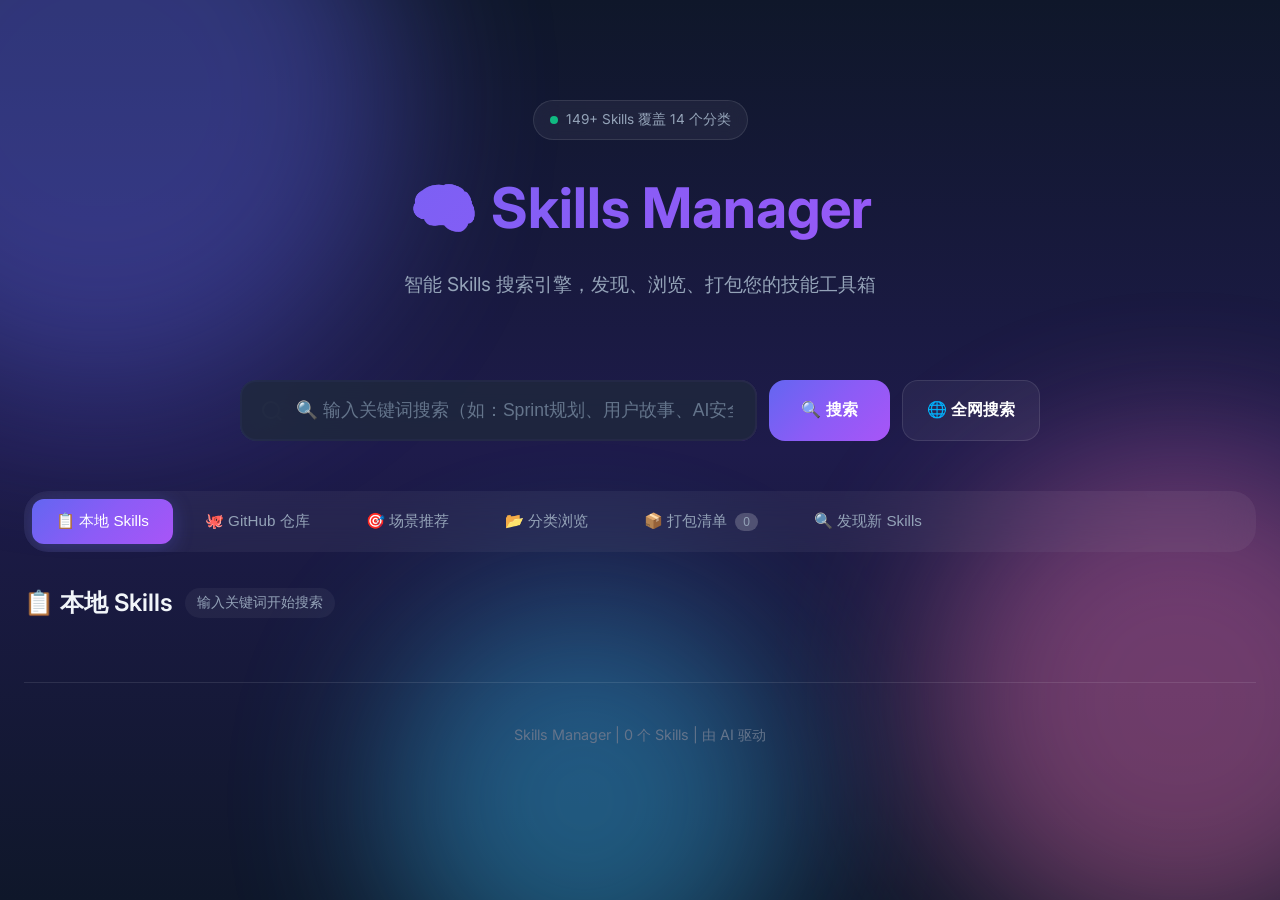
==== commit f2ed89a5: "feat: AI-powered skill discovery with Kimi K2.6 + Web/TUI dashboard fixes - Add AI skill recommendat" ====
--- a/web/templates/index.html
+++ b/web/templates/index.html
@@ -1408,6 +1408,414 @@
                 max-width: none;
             }
         }
+
+        /* ========== 发现页面样式 ========== */
+        .discover-tabs {
+            display: flex;
+            gap: 8px;
+            margin-bottom: 0;
+        }
+
+        .discover-tab {
+            padding: 12px 24px;
+            background: transparent;
+            border: 1px solid var(--border);
+            border-bottom: none;
+            border-radius: var(--radius-md) var(--radius-md) 0 0;
+            color: var(--text-secondary);
+            font-weight: 500;
+            cursor: pointer;
+            transition: all 0.2s;
+        }
+
+        .discover-tab:hover {
+            color: var(--text);
+            background: var(--bg-secondary);
+        }
+
+        .discover-tab.active {
+            color: var(--primary);
+            background: var(--bg-secondary);
+            border-color: var(--primary);
+        }
+
+        .discover-panel {
+            background: var(--bg-secondary);
+            border: 1px solid var(--border);
+            border-top: none;
+            border-radius: 0 0 var(--radius-lg) var(--radius-lg);
+            padding: 20px;
+            margin-bottom: 24px;
+        }
+
+        .ai-discover-box {
+            background: linear-gradient(135deg, rgba(99, 102, 241, 0.1), rgba(168, 85, 247, 0.1));
+            border: 1px solid rgba(99, 102, 241, 0.2);
+            border-radius: var(--radius-lg);
+            padding: 24px;
+        }
+
+        .ai-discover-header {
+            display: flex;
+            align-items: center;
+            gap: 12px;
+            margin-bottom: 16px;
+        }
+
+        .ai-discover-header .ai-icon {
+            font-size: 1.5rem;
+        }
+
+        .ai-discover-header .ai-title {
+            font-size: 1.1rem;
+            font-weight: 600;
+            color: var(--text);
+        }
+
+        .ai-textarea {
+            width: 100%;
+            min-height: 120px;
+            padding: 16px;
+            background: var(--bg);
+            border: 1px solid var(--border);
+            border-radius: var(--radius-md);
+            color: var(--text);
+            font-size: 0.95rem;
+            font-family: inherit;
+            resize: vertical;
+            margin-bottom: 16px;
+        }
+
+        .ai-textarea:focus {
+            outline: none;
+            border-color: var(--primary);
+            box-shadow: 0 0 0 3px rgba(99, 102, 241, 0.1);
+        }
+
+        .ai-textarea::placeholder {
+            color: var(--text-muted);
+        }
+
+        .ai-discover-footer {
+            display: flex;
+            gap: 12px;
+            align-items: center;
+            justify-content: flex-end;
+        }
+
+        .btn-ai {
+            background: linear-gradient(135deg, var(--primary), #8b5cf6);
+        }
+
+        .btn-ai:hover {
+            background: linear-gradient(135deg, var(--primary-dark), #7c3aed);
+        }
+
+        .discover-controls {
+            background: var(--bg-secondary);
+            border: 1px solid var(--border);
+            border-radius: var(--radius-lg);
+            padding: 20px;
+            margin-bottom: 24px;
+            display: flex;
+            flex-wrap: wrap;
+            gap: 16px;
+            align-items: center;
+            justify-content: space-between;
+        }
+
+        .discover-filters {
+            display: flex;
+            gap: 12px;
+            flex-wrap: wrap;
+            align-items: center;
+        }
+
+        .discover-filters .select-input {
+            padding: 10px 16px;
+            border-radius: var(--radius-md);
+            font-size: 0.95rem;
+            min-width: 160px;
+        }
+
+        .discover-filters input[type="number"] {
+            width: 120px;
+            padding: 10px 16px;
+            border-radius: var(--radius-md);
+            font-size: 0.95rem;
+        }
+
+        .discover-actions {
+            display: flex;
+            gap: 12px;
+        }
+
+        .discover-actions .btn {
+            padding: 12px 24px;
+            border-radius: var(--radius-md);
+            font-weight: 600;
+            font-size: 0.95rem;
+        }
+
+        .btn-outline {
+            background: transparent;
+            border: 2px solid var(--primary);
+            color: var(--primary);
+        }
+
+        .btn-outline:hover {
+            background: var(--primary);
+            color: white;
+        }
+
+        .stats-row {
+            display: flex;
+            gap: 16px;
+            flex-wrap: wrap;
+            margin-bottom: 24px;
+        }
+
+        .stat-badge {
+            display: flex;
+            align-items: center;
+            gap: 10px;
+            padding: 16px 24px;
+            background: var(--bg-secondary);
+            border: 1px solid var(--border);
+            border-radius: var(--radius-lg);
+            flex: 1;
+            min-width: 140px;
+            transition: all 0.2s;
+        }
+
+        .stat-badge:hover {
+            border-color: var(--primary);
+            transform: translateY(-2px);
+        }
+
+        .stat-icon {
+            font-size: 1.5rem;
+        }
+
+        .stat-num {
+            font-size: 1.75rem;
+            font-weight: 700;
+            color: var(--text);
+        }
+
+        .stat-text {
+            font-size: 0.85rem;
+            color: var(--text-secondary);
+        }
+
+        .stat-total {
+            background: linear-gradient(135deg, rgba(99, 102, 241, 0.1), rgba(139, 92, 246, 0.1));
+            border-color: rgba(99, 102, 241, 0.3);
+        }
+
+        .stat-pending {
+            background: linear-gradient(135deg, rgba(245, 158, 11, 0.1), rgba(234, 88, 12, 0.1));
+            border-color: rgba(245, 158, 11, 0.3);
+        }
+
+        .stat-approved {
+            background: linear-gradient(135deg, rgba(16, 185, 129, 0.1), rgba(5, 150, 105, 0.1));
+            border-color: rgba(16, 185, 129, 0.3);
+        }
+
+        .stat-rejected {
+            background: linear-gradient(135deg, rgba(239, 68, 68, 0.1), rgba(220, 38, 38, 0.1));
+            border-color: rgba(239, 68, 68, 0.3);
+        }
+
+        .repo-list {
+            display: flex;
+            flex-direction: column;
+            gap: 16px;
+        }
+
+        .candidate-card {
+            background: var(--bg-secondary);
+            border: 1px solid var(--border);
+            border-radius: var(--radius-lg);
+            padding: 20px 24px;
+            transition: all 0.2s;
+        }
+
+        .candidate-card:hover {
+            border-color: var(--primary);
+            box-shadow: 0 4px 20px rgba(99, 102, 241, 0.1);
+        }
+
+        .candidate-main {
+            display: flex;
+            justify-content: space-between;
+            align-items: flex-start;
+            gap: 20px;
+        }
+
+        .candidate-info {
+            flex: 1;
+            min-width: 0;
+        }
+
+        .candidate-name {
+            font-size: 1.2rem;
+            font-weight: 600;
+            color: var(--primary);
+            text-decoration: none;
+            margin-bottom: 8px;
+            display: block;
+        }
+
+        .candidate-name:hover {
+            text-decoration: underline;
+        }
+
+        .candidate-desc {
+            color: var(--text-secondary);
+            font-size: 0.95rem;
+            margin-bottom: 12px;
+            line-height: 1.5;
+        }
+
+        .candidate-tags {
+            display: flex;
+            gap: 8px;
+            flex-wrap: wrap;
+        }
+
+        .tag {
+            display: inline-flex;
+            align-items: center;
+            padding: 6px 12px;
+            border-radius: 20px;
+            font-size: 0.8rem;
+            font-weight: 500;
+        }
+
+        .tag-stars {
+            background: rgba(245, 158, 11, 0.15);
+            color: #f59e0b;
+        }
+
+        .tag-lang {
+            background: rgba(99, 102, 241, 0.15);
+            color: #818cf8;
+        }
+
+        .tag-score {
+            background: rgba(16, 185, 129, 0.15);
+            color: #10b981;
+        }
+
+        .candidate-actions {
+            display: flex;
+            gap: 10px;
+            flex-shrink: 0;
+        }
+
+        .btn-approve, .btn-reject {
+            display: flex;
+            align-items: center;
+            gap: 6px;
+            padding: 10px 18px;
+            border-radius: var(--radius-md);
+            font-size: 0.9rem;
+            font-weight: 600;
+            cursor: pointer;
+            transition: all 0.2s;
+            border: none;
+        }
+
+        .btn-approve {
+            background: rgba(16, 185, 129, 0.15);
+            color: #10b981;
+        }
+
+        .btn-approve:hover {
+            background: #10b981;
+            color: white;
+            transform: scale(1.02);
+        }
+
+        .btn-reject {
+            background: rgba(239, 68, 68, 0.1);
+            color: #ef4444;
+        }
+
+        .btn-reject:hover {
+            background: #ef4444;
+            color: white;
+            transform: scale(1.02);
+        }
+
+        .empty-discover {
+            display: flex;
+            flex-direction: column;
+            align-items: center;
+            justify-content: center;
+            padding: 60px 20px;
+            background: var(--bg-secondary);
+            border: 2px dashed var(--border);
+            border-radius: var(--radius-xl);
+            text-align: center;
+        }
+
+        .empty-icon {
+            font-size: 3rem;
+            margin-bottom: 16px;
+            opacity: 0.5;
+        }
+
+        .empty-title {
+            font-size: 1.2rem;
+            font-weight: 600;
+            color: var(--text);
+            margin-bottom: 8px;
+        }
+
+        .empty-desc {
+            color: var(--text-secondary);
+            font-size: 0.95rem;
+        }
+
+        @media (max-width: 768px) {
+            .discover-controls {
+                flex-direction: column;
+                align-items: stretch;
+            }
+
+            .discover-filters {
+                flex-direction: column;
+            }
+
+            .discover-actions {
+                flex-direction: column;
+            }
+
+            .candidate-main {
+                flex-direction: column;
+            }
+
+            .candidate-actions {
+                width: 100%;
+                justify-content: stretch;
+            }
+
+            .btn-approve, .btn-reject {
+                flex: 1;
+                justify-content: center;
+            }
+
+            .stats-row {
+                flex-direction: column;
+            }
+
+            .stat-badge {
+                min-width: auto;
+            }
+        }
     </style>
 </head>
 <body>
@@ -1460,6 +1868,9 @@
             </button>
             <button class="nav-tab" data-tab="cart">
                 📦 打包清单 <span class="count" id="cartCount">0</span>
+            </button>
+            <button class="nav-tab" data-tab="discover">
+                🔍 发现新 Skills
             </button>
         </nav>
 
@@ -1529,6 +1940,63 @@
                     </button>
                 </div>
                 <div id="cartList"></div>
+            </section>
+
+            <!-- 发现新 Skills -->
+            <section id="discoverSection" class="content-section">
+                <div class="section-header">
+                    <div class="section-title">
+                        <h2>🔍 发现新 Skills</h2>
+                        <span class="tag" id="discoverTag">从 GitHub 发现优质 Skills</span>
+                    </div>
+                </div>
+                <div class="discover-controls">
+                    <div class="discover-tabs">
+                        <button class="discover-tab active" data-mode="keyword" onclick="switchDiscoverMode('keyword')">🔍 关键词搜索</button>
+                        <button class="discover-tab" data-mode="ai" onclick="switchDiscoverMode('ai')">🤖 AI 智能推荐</button>
+                    </div>
+                </div>
+
+                <div id="keywordPanel" class="discover-panel">
+                    <div class="discover-filters">
+                        <select id="discoverCategory" class="select-input">
+                            <option value="">全部分类</option>
+                            <option value="ai_agent">🤖 AI Agent</option>
+                            <option value="product">📋 产品经理</option>
+                            <option value="agile">🏃 敏捷开发</option>
+                            <option value="qa_testing">🧪 QA测试</option>
+                            <option value="architecture">🏗️ 架构设计</option>
+                            <option value="dev_workflow">⚡ 开发工作流</option>
+                        </select>
+                        <input type="number" id="minStars" class="select-input" placeholder="最低 Stars" value="50" min="10">
+                    </div>
+                    <div class="discover-actions">
+                        <button class="btn btn-primary" onclick="runDiscovery()">
+                            🚀 开始发现
+                        </button>
+                        <button class="btn btn-outline" onclick="loadCandidates()">
+                            📋 候选列表
+                        </button>
+                    </div>
+                </div>
+
+                <div id="aiPanel" class="discover-panel" style="display:none;">
+                    <div class="ai-discover-box">
+                        <div class="ai-discover-header">
+                            <span class="ai-icon">🤖</span>
+                            <span class="ai-title">智谱 AI 智能推荐</span>
+                        </div>
+                        <textarea id="aiRequirement" class="ai-textarea" placeholder="描述你需要的 Skills，例如：&#10;• 我需要一个帮助代码审查的 Skills&#10;• 想要提高团队敏捷开发效率的技能&#10;• 需要产品需求文档编写的最佳实践"></textarea>
+                        <div class="ai-discover-footer">
+                            <input type="number" id="aiMinStars" class="select-input" placeholder="最低 Stars" value="50" min="10">
+                            <button class="btn btn-primary btn-ai" onclick="runAIDiscovery()">
+                                🚀 AI 发现
+                            </button>
+                        </div>
+                    </div>
+                </div>
+                <div id="discoverStats" class="stats-cards"></div>
+                <div id="discoverResults" class="repo-list"></div>
             </section>
 
             <!-- 详情页 -->
@@ -2220,6 +2688,217 @@
             return `${Math.floor(days / 365)} 年前`;
         }
 
+        // ========== 发现新 Skills ==========
+        async function loadDiscoverStats() {
+            try {
+                const res = await fetch('/api/discover/stats');
+                const data = await res.json();
+
+                document.getElementById('discoverStats').innerHTML = `
+                    <div class="stats-row">
+                        <div class="stat-badge stat-total">
+                            <span class="stat-icon">📦</span>
+                            <span class="stat-num">${data.total || 0}</span>
+                            <span class="stat-text">候选总数</span>
+                        </div>
+                        <div class="stat-badge stat-pending">
+                            <span class="stat-icon">⏳</span>
+                            <span class="stat-num">${data.by_status?.pending || 0}</span>
+                            <span class="stat-text">待审批</span>
+                        </div>
+                        <div class="stat-badge stat-approved">
+                            <span class="stat-icon">✅</span>
+                            <span class="stat-num">${data.by_status?.approved || 0}</span>
+                            <span class="stat-text">已批准</span>
+                        </div>
+                        <div class="stat-badge stat-rejected">
+                            <span class="stat-icon">❌</span>
+                            <span class="stat-num">${data.by_status?.rejected || 0}</span>
+                            <span class="stat-text">已拒绝</span>
+                        </div>
+                    </div>
+                `;
+            } catch (e) {
+                console.error('Failed to load stats:', e);
+            }
+        }
+
+        function switchDiscoverMode(mode) {
+            document.querySelectorAll('.discover-tab').forEach(t => t.classList.remove('active'));
+            document.querySelector(`[data-mode="${mode}"]`).classList.add('active');
+            document.getElementById('keywordPanel').style.display = mode === 'keyword' ? 'block' : 'none';
+            document.getElementById('aiPanel').style.display = mode === 'ai' ? 'block' : 'none';
+        }
+
+        async function runAIDiscovery() {
+            const requirement = document.getElementById('aiRequirement').value.trim();
+            const minStars = parseInt(document.getElementById('aiMinStars').value) || 50;
+
+            if (!requirement) {
+                showToast('请输入您需要的 Skills 描述', 'warning');
+                return;
+            }
+
+            showToast('🤖 智谱 AI 正在分析需求...', 'info');
+
+            try {
+                const res = await fetch('/api/discover/ai', {
+                    method: 'POST',
+                    headers: { 'Content-Type': 'application/json' },
+                    body: JSON.stringify({ requirement, min_stars: minStars })
+                });
+                const data = await res.json();
+
+                if (data.success) {
+                    showToast(`✅ AI 推荐了 ${data.found} 个 Skills`, 'success');
+                    renderDiscoverResults(data.candidates);
+                    loadDiscoverStats();
+                } else {
+                    showToast('AI 发现失败: ' + data.error, 'error');
+                }
+            } catch (e) {
+                showToast('AI 发现失败: ' + e.message, 'error');
+            }
+        }
+
+        async function runDiscovery() {
+            const category = document.getElementById('discoverCategory').value;
+            const minStars = parseInt(document.getElementById('minStars').value) || 50;
+
+            const body = { min_stars: minStars };
+            if (category) body.categories = [category];
+
+            showToast('🔍 正在搜索 GitHub...', 'info');
+
+            try {
+                const res = await fetch('/api/discover/run', {
+                    method: 'POST',
+                    headers: { 'Content-Type': 'application/json' },
+                    body: JSON.stringify(body)
+                });
+                const data = await res.json();
+
+                if (data.success) {
+                    showToast(`✅ 发现 ${data.found} 个新候选 Skills`, 'success');
+                    renderDiscoverResults(data.candidates);
+                    loadDiscoverStats();
+                } else {
+                    showToast('发现失败: ' + data.error, 'error');
+                }
+            } catch (e) {
+                showToast('发现失败: ' + e.message, 'error');
+            }
+        }
+
+        async function loadCandidates() {
+            try {
+                const res = await fetch('/api/discover/candidates');
+                const data = await res.json();
+                renderDiscoverResults(data.candidates);
+                showToast(`📋 ${data.count} 个待审批候选`, 'info');
+            } catch (e) {
+                showToast('加载失败: ' + e.message, 'error');
+            }
+        }
+
+        function renderDiscoverResults(candidates) {
+            const container = document.getElementById('discoverResults');
+
+            if (!candidates || candidates.length === 0) {
+                container.innerHTML = `
+                    <div class="empty-discover">
+                        <div class="empty-icon">🔍</div>
+                        <div class="empty-title">暂无候选 Skills</div>
+                        <div class="empty-desc">点击「🚀 开始发现」从 GitHub 搜索优质 Skills</div>
+                    </div>
+                `;
+                return;
+            }
+
+            container.innerHTML = candidates.map(c => `
+                <div class="candidate-card">
+                    <div class="candidate-main">
+                        <div class="candidate-info">
+                            <a href="${c.url}" target="_blank" class="candidate-name">${c.name}</a>
+                            <p class="candidate-desc">${c.description || '暂无描述'}</p>
+                            <div class="candidate-tags">
+                                <span class="tag tag-stars">⭐ ${c.stars}</span>
+                                ${c.language ? `<span class="tag tag-lang">${c.language}</span>` : ''}
+                                <span class="tag tag-score" title="质量评分">📊 ${c.quality_score}分</span>
+                            </div>
+                        </div>
+                        <div class="candidate-actions">
+                            <button class="btn-approve" onclick="approveCandidate('${c.full_name}')">
+                                <span class="btn-icon">✅</span>
+                                <span class="btn-text">批准</span>
+                            </button>
+                            <button class="btn-reject" onclick="rejectCandidate('${c.full_name}')">
+                                <span class="btn-icon">🗑️</span>
+                                <span class="btn-text">拒绝</span>
+                            </button>
+                        </div>
+                    </div>
+                </div>
+            `).join('');
+        }
+
+        async function approveCandidate(fullName) {
+            try {
+                const res = await fetch('/api/discover/approve', {
+                    method: 'POST',
+                    headers: { 'Content-Type': 'application/json' },
+                    body: JSON.stringify({ full_name: fullName })
+                });
+                const data = await res.json();
+
+                if (data.success) {
+                    showToast(`✅ 已批准: ${fullName}`, 'success');
+                    loadCandidates();
+                    loadDiscoverStats();
+                } else {
+                    showToast('批准失败', 'error');
+                }
+            } catch (e) {
+                showToast('批准失败: ' + e.message, 'error');
+            }
+        }
+
+        async function rejectCandidate(fullName) {
+            try {
+                const res = await fetch('/api/discover/reject', {
+                    method: 'POST',
+                    headers: { 'Content-Type': 'application/json' },
+                    body: JSON.stringify({ full_name: fullName, reason: 'manual' })
+                });
+                const data = await res.json();
+
+                if (data.success) {
+                    showToast(`❌ 已拒绝: ${fullName}`, 'info');
+                    loadCandidates();
+                    loadDiscoverStats();
+                } else {
+                    showToast('拒绝失败', 'error');
+                }
+            } catch (e) {
+                showToast('拒绝失败: ' + e.message, 'error');
+            }
+        }
+
+        // 标签页切换时加载数据
+        const originalShowSection = window.showSection;
+        if (!originalShowSection) {
+            window.showSection = function(section) {
+                document.querySelectorAll('.content-section').forEach(s => s.classList.remove('active'));
+                document.querySelectorAll('.nav-tab').forEach(t => t.classList.remove('active'));
+                document.getElementById(section + 'Section')?.classList.add('active');
+                document.querySelector(`[data-tab="${section}"]`)?.classList.add('active');
+
+                if (section === 'discover') {
+                    loadDiscoverStats();
+                }
+            };
+        }
+
         // ========== 启动 ==========
         init();
     </script>
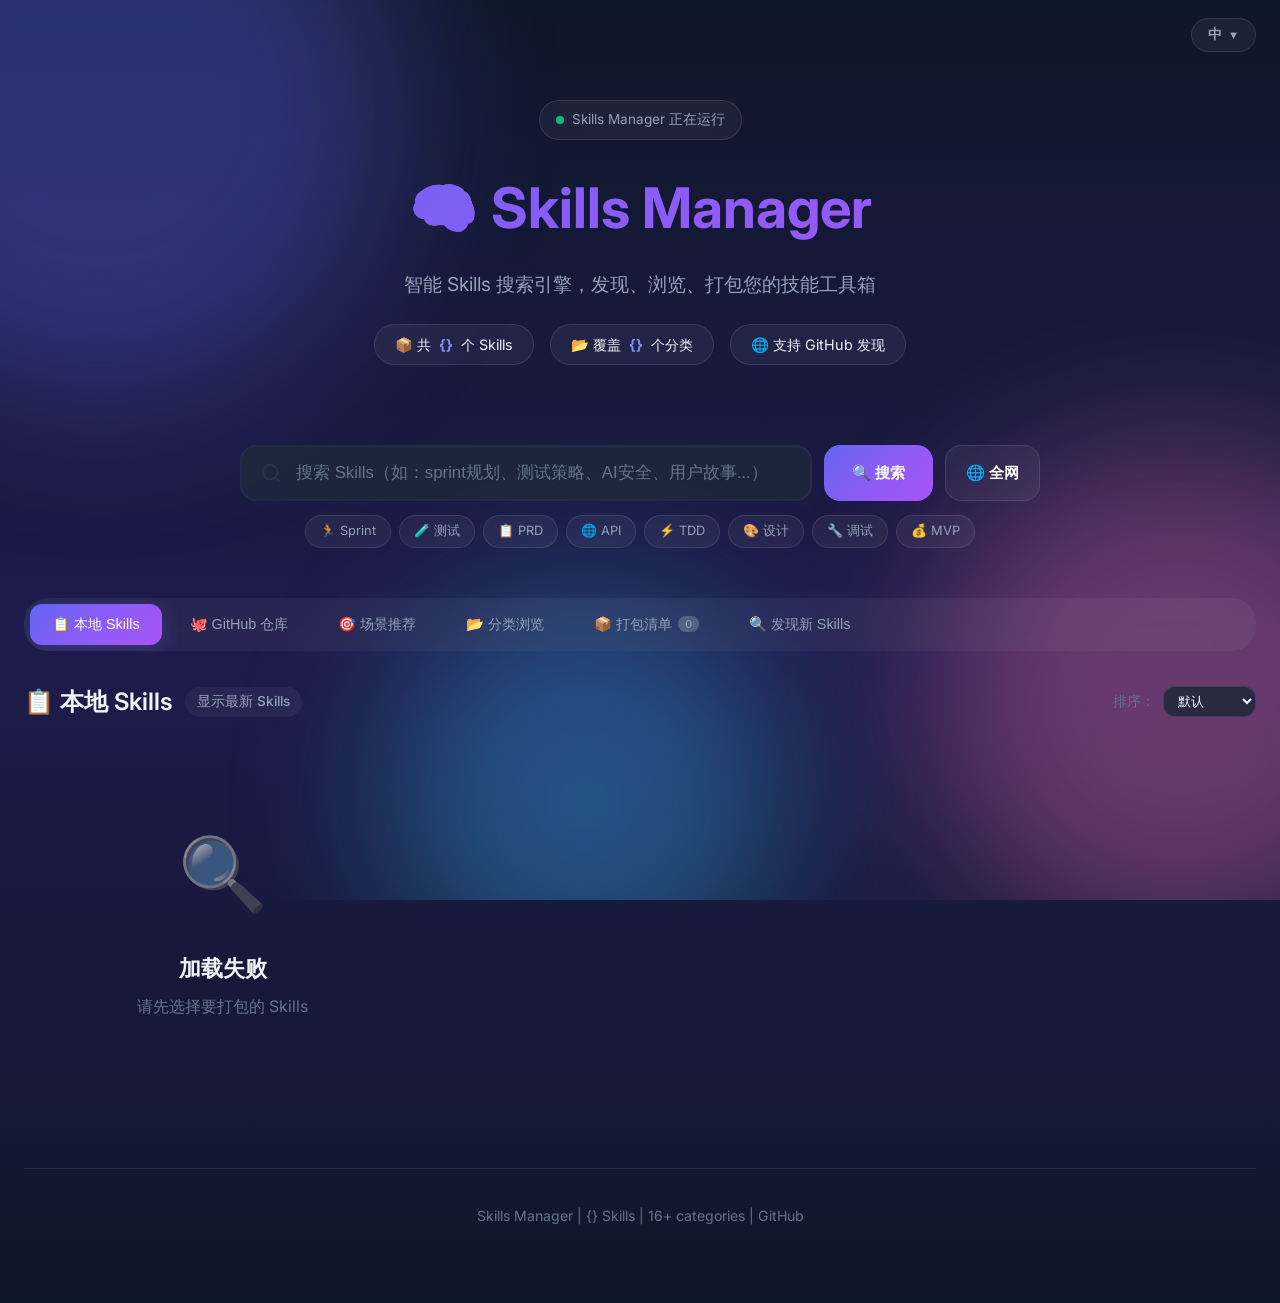
==== commit f06d5615: "feat: 添加中英文双语切换功能 - 添加技能名称翻译支持 (name_zh/name_en) - 修复语言切换按钮显示问题 - 完善索引构建脚本，支持自动翻译常见技能名 - 前端根据语言设置显示对" ====
--- a/web/templates/index.html
+++ b/web/templates/index.html
@@ -7,7 +7,6 @@
     <link rel="preconnect" href="https://fonts.googleapis.com">
     <link rel="preconnect" href="https://fonts.gstatic.com" crossorigin>
     <link href="https://fonts.googleapis.com/css2?family=Inter:wght@400;500;600;700&display=swap" rel="stylesheet">
-    <link rel="stylesheet" href="/static/css/style.css">
     <style>
         /* ========== 核心变量 & 主题 ========== */
         :root {
@@ -17,7 +16,8 @@
             --accent: #f472b6;
             --accent-secondary: #38bdf8;
             --bg-main: #0f172a;
-            --bg-card: rgba(30, 41, 59, 0.8);
+            --bg-card: rgba(30, 41, 59, 0.85);
+            --bg-secondary: rgba(15, 23, 42, 0.9);
             --bg-glass: rgba(255, 255, 255, 0.05);
             --bg-glass-hover: rgba(255, 255, 255, 0.1);
             --text: #f1f5f9;
@@ -39,15 +39,8 @@
             --radius-xl: 24px;
         }
 
-        * {
-            margin: 0;
-            padding: 0;
-            box-sizing: border-box;
-        }
-
-        html {
-            scroll-behavior: smooth;
-        }
+        * { margin: 0; padding: 0; box-sizing: border-box; }
+        html { scroll-behavior: smooth; }
 
         body {
             font-family: 'Inter', -apple-system, BlinkMacSystemFont, sans-serif;
@@ -60,50 +53,17 @@
 
         /* ========== 动态背景 ========== */
         .bg-orbs {
-            position: fixed;
-            top: 0;
-            left: 0;
-            width: 100%;
-            height: 100%;
-            pointer-events: none;
-            z-index: 0;
-            overflow: hidden;
-        }
-
+            position: fixed; top: 0; left: 0; width: 100%; height: 100%;
+            pointer-events: none; z-index: 0; overflow: hidden;
+        }
         .bg-orb {
-            position: absolute;
-            border-radius: 50%;
-            filter: blur(80px);
-            opacity: 0.4;
+            position: absolute; border-radius: 50%;
+            filter: blur(80px); opacity: 0.35;
             animation: float 20s ease-in-out infinite;
         }
-
-        .bg-orb:nth-child(1) {
-            width: 600px;
-            height: 600px;
-            background: var(--primary);
-            top: -200px;
-            left: -200px;
-            animation-delay: 0s;
-        }
-
-        .bg-orb:nth-child(2) {
-            width: 500px;
-            height: 500px;
-            background: var(--accent);
-            top: 50%;
-            right: -150px;
-            animation-delay: -7s;
-        }
-
-        .bg-orb:nth-child(3) {
-            width: 400px;
-            height: 400px;
-            background: var(--accent-secondary);
-            bottom: -100px;
-            left: 30%;
-            animation-delay: -14s;
-        }
+        .bg-orb:nth-child(1) { width: 600px; height: 600px; background: var(--primary); top: -200px; left: -200px; animation-delay: 0s; }
+        .bg-orb:nth-child(2) { width: 500px; height: 500px; background: var(--accent); top: 50%; right: -150px; animation-delay: -7s; }
+        .bg-orb:nth-child(3) { width: 400px; height: 400px; background: var(--accent-secondary); bottom: -100px; left: 30%; animation-delay: -14s; }
 
         @keyframes float {
             0%, 100% { transform: translate(0, 0) scale(1); }
@@ -113,1708 +73,617 @@
 
         /* ========== 容器布局 ========== */
         .app-container {
-            position: relative;
-            z-index: 1;
-            max-width: 1400px;
-            margin: 0 auto;
+            position: relative; z-index: 1;
+            max-width: 1400px; margin: 0 auto;
             padding: 40px 24px;
         }
 
-        /* ========== 头部 Hero 区域 ========== */
+        /* ========== Hero 区域 ========== */
         .hero {
-            text-align: center;
-            padding: 60px 0 40px;
-            margin-bottom: 40px;
-        }
-
+            text-align: center; padding: 60px 0 40px; margin-bottom: 40px;
+        }
         .hero-badge {
-            display: inline-flex;
-            align-items: center;
-            gap: 8px;
-            padding: 8px 16px;
-            background: var(--bg-glass);
-            border: 1px solid var(--border);
-            border-radius: 100px;
-            font-size: 0.85rem;
-            color: var(--text-secondary);
-            margin-bottom: 24px;
-            backdrop-filter: blur(10px);
-            animation: fadeInDown 0.6s ease-out;
-        }
-
-        .hero-badge span {
-            width: 8px;
-            height: 8px;
-            background: var(--success);
-            border-radius: 50%;
-            animation: pulse 2s ease-in-out infinite;
-        }
-
-        @keyframes pulse {
-            0%, 100% { opacity: 1; transform: scale(1); }
-            50% { opacity: 0.5; transform: scale(1.2); }
-        }
-
+            display: inline-flex; align-items: center; gap: 8px;
+            padding: 8px 16px; background: var(--bg-glass);
+            border: 1px solid var(--border); border-radius: 100px;
+            font-size: 0.85rem; color: var(--text-secondary); margin-bottom: 24px;
+            backdrop-filter: blur(10px); animation: fadeInDown 0.6s ease-out;
+        }
+        .hero-badge .dot {
+            width: 8px; height: 8px; background: var(--success);
+            border-radius: 50%; animation: pulse 2s ease-in-out infinite;
+        }
+        @keyframes pulse { 0%, 100% { opacity: 1; transform: scale(1); } 50% { opacity: 0.5; transform: scale(1.2); } }
         .hero h1 {
-            font-size: 3.5rem;
-            font-weight: 700;
+            font-size: 3.5rem; font-weight: 700;
             background: var(--gradient-primary);
-            -webkit-background-clip: text;
-            -webkit-text-fill-color: transparent;
-            background-clip: text;
-            margin-bottom: 16px;
+            -webkit-background-clip: text; -webkit-text-fill-color: transparent;
+            background-clip: text; margin-bottom: 16px;
             animation: fadeInUp 0.6s ease-out 0.1s both;
         }
-
         .hero p {
-            font-size: 1.2rem;
-            color: var(--text-secondary);
-            max-width: 600px;
-            margin: 0 auto;
+            font-size: 1.2rem; color: var(--text-secondary);
+            max-width: 600px; margin: 0 auto;
             animation: fadeInUp 0.6s ease-out 0.2s both;
         }
 
-        @keyframes fadeInUp {
-            from {
-                opacity: 0;
-                transform: translateY(20px);
-            }
-            to {
-                opacity: 1;
-                transform: translateY(0);
-            }
-        }
-
-        @keyframes fadeInDown {
-            from {
-                opacity: 0;
-                transform: translateY(-20px);
-            }
-            to {
-                opacity: 1;
-                transform: translateY(0);
-            }
-        }
+        @keyframes fadeInUp { from { opacity: 0; transform: translateY(20px); } to { opacity: 1; transform: translateY(0); } }
+        @keyframes fadeInDown { from { opacity: 0; transform: translateY(-20px); } to { opacity: 1; transform: translateY(0); } }
+
+        /* ========== 统计条 ========== */
+        .stats-bar {
+            display: flex; gap: 16px; justify-content: center; flex-wrap: wrap;
+            margin-top: 24px; animation: fadeInUp 0.6s ease-out 0.3s both;
+        }
+        .stats-bar-item {
+            display: flex; align-items: center; gap: 8px;
+            padding: 8px 20px; background: var(--bg-glass);
+            border: 1px solid var(--border); border-radius: 100px;
+            font-size: 0.9rem; backdrop-filter: blur(10px);
+        }
+        .stats-bar-item strong { color: var(--primary-light); }
 
         /* ========== 搜索区域 ========== */
         .search-section {
-            max-width: 800px;
-            margin: 0 auto 50px;
-            animation: fadeInUp 0.6s ease-out 0.3s both;
-        }
-
-        .search-wrapper {
-            position: relative;
-            display: flex;
-            gap: 12px;
-        }
-
-        .search-box {
-            position: relative;
-            flex: 1;
-        }
-
+            max-width: 800px; margin: 0 auto 50px;
+            animation: fadeInUp 0.6s ease-out 0.35s both;
+        }
+        .search-wrapper { position: relative; display: flex; gap: 12px; }
+        .search-box { position: relative; flex: 1; }
         .search-box::before {
-            content: '';
-            position: absolute;
-            inset: 0;
-            border-radius: var(--radius-lg);
-            padding: 2px;
+            content: ''; position: absolute; inset: 0;
+            border-radius: var(--radius-lg); padding: 2px;
             background: var(--gradient-primary);
             -webkit-mask: linear-gradient(#fff 0 0) content-box, linear-gradient(#fff 0 0);
             mask: linear-gradient(#fff 0 0) content-box, linear-gradient(#fff 0 0);
-            -webkit-mask-composite: xor;
-            mask-composite: exclude;
-            opacity: 0.5;
-            transition: opacity 0.3s;
-        }
-
-        .search-box:focus-within::before {
-            opacity: 1;
-        }
-
+            -webkit-mask-composite: xor; mask-composite: exclude;
+            opacity: 0.5; transition: opacity 0.3s;
+        }
+        .search-box:focus-within::before { opacity: 1; }
         .search-box input {
-            width: 100%;
-            padding: 20px 24px 20px 56px;
-            font-size: 1.1rem;
-            background: var(--bg-card);
-            border: none;
-            border-radius: var(--radius-lg);
-            color: var(--text);
-            outline: none;
-            backdrop-filter: blur(20px);
-            transition: all 0.3s;
-        }
-
-        .search-box input::placeholder {
-            color: var(--text-muted);
-        }
-
+            width: 100%; padding: 18px 24px 18px 56px;
+            font-size: 1.05rem; background: var(--bg-card);
+            border: none; border-radius: var(--radius-lg);
+            color: var(--text); outline: none;
+            backdrop-filter: blur(20px); transition: all 0.3s;
+        }
+        .search-box input::placeholder { color: var(--text-muted); }
         .search-icon {
-            position: absolute;
-            left: 20px;
-            top: 50%;
-            transform: translateY(-50%);
-            width: 24px;
-            height: 24px;
-            color: var(--text-muted);
-            transition: color 0.3s;
-        }
-
-        .search-box:focus-within .search-icon {
-            color: var(--primary);
-        }
-
+            position: absolute; left: 20px; top: 50%;
+            transform: translateY(-50%); width: 22px; height: 22px;
+            color: var(--text-muted); transition: color 0.3s;
+        }
+        .search-box:focus-within .search-icon { color: var(--primary); }
         .search-btn {
-            padding: 0 32px;
-            background: var(--gradient-primary);
-            border: none;
-            border-radius: var(--radius-lg);
-            color: white;
-            font-size: 1rem;
-            font-weight: 600;
-            cursor: pointer;
-            transition: all 0.3s;
-            position: relative;
-            overflow: hidden;
-        }
-
-        .search-btn::before {
-            content: '';
-            position: absolute;
-            inset: 0;
-            background: linear-gradient(rgba(255,255,255,0.2), transparent);
-            opacity: 0;
-            transition: opacity 0.3s;
-        }
-
-        .search-btn:hover {
-            transform: translateY(-2px);
-            box-shadow: 0 8px 30px rgba(99, 102, 241, 0.4);
-        }
-
-        .search-btn:hover::before {
-            opacity: 1;
-        }
-
-        .search-btn:active {
-            transform: translateY(0);
-        }
-
+            padding: 0 28px; background: var(--gradient-primary);
+            border: none; border-radius: var(--radius-lg);
+            color: white; font-size: 0.95rem; font-weight: 600;
+            cursor: pointer; transition: all 0.3s;
+            white-space: nowrap;
+        }
+        .search-btn:hover { transform: translateY(-2px); box-shadow: 0 8px 30px rgba(99, 102, 241, 0.4); }
+        .search-btn:active { transform: translateY(0); }
         .search-btn.secondary {
-            background: var(--bg-glass);
-            border: 1px solid var(--border);
-            padding: 0 24px;
-        }
-
-        .search-btn.secondary:hover {
-            background: var(--bg-glass-hover);
-            box-shadow: none;
-        }
-
-        /* ========== 标签页 ========== */
+            background: var(--bg-glass); border: 1px solid var(--border);
+            padding: 0 20px;
+        }
+        .search-btn.secondary:hover { background: var(--bg-glass-hover); box-shadow: none; }
+
+        /* 搜索热词 */
+        .search-hints {
+            display: flex; flex-wrap: wrap; gap: 8px; margin-top: 14px;
+            justify-content: center;
+        }
+        .search-hint {
+            padding: 5px 14px; background: var(--bg-glass);
+            border: 1px solid var(--border); border-radius: 100px;
+            font-size: 0.8rem; color: var(--text-secondary);
+            cursor: pointer; transition: all 0.2s;
+        }
+        .search-hint:hover { background: var(--bg-glass-hover); color: var(--text); border-color: var(--border-glow); }
+
+        /* ========== 导航标签 ========== */
         .nav-tabs {
-            display: flex;
-            gap: 8px;
-            padding: 8px;
-            background: var(--bg-glass);
-            border-radius: var(--radius-xl);
-            margin-bottom: 32px;
-            overflow-x: auto;
+            display: flex; gap: 6px; padding: 6px;
+            background: var(--bg-glass); border-radius: var(--radius-xl);
+            margin-bottom: 32px; overflow-x: auto;
             backdrop-filter: blur(20px);
             animation: fadeInUp 0.6s ease-out 0.4s both;
         }
-
-        .nav-tabs::-webkit-scrollbar {
-            height: 0;
-        }
-
+        .nav-tabs::-webkit-scrollbar { height: 0; }
         .nav-tab {
-            padding: 12px 24px;
-            background: transparent;
-            border: none;
-            border-radius: var(--radius-md);
-            color: var(--text-secondary);
-            font-size: 0.95rem;
-            font-weight: 500;
-            cursor: pointer;
-            transition: all 0.3s;
-            white-space: nowrap;
-            display: flex;
-            align-items: center;
-            gap: 8px;
-        }
-
-        .nav-tab:hover {
-            background: var(--bg-glass-hover);
-            color: var(--text);
-        }
-
+            padding: 11px 22px; background: transparent;
+            border: none; border-radius: var(--radius-md);
+            color: var(--text-secondary); font-size: 0.9rem; font-weight: 500;
+            cursor: pointer; transition: all 0.3s; white-space: nowrap;
+            display: flex; align-items: center; gap: 6px;
+        }
+        .nav-tab:hover { background: var(--bg-glass-hover); color: var(--text); }
         .nav-tab.active {
-            background: var(--gradient-primary);
-            color: white;
+            background: var(--gradient-primary); color: white;
             box-shadow: 0 4px 20px rgba(99, 102, 241, 0.3);
         }
-
         .nav-tab .count {
-            padding: 2px 8px;
-            background: rgba(255, 255, 255, 0.2);
-            border-radius: 100px;
-            font-size: 0.75rem;
-        }
-
-        .nav-tab.active .count {
-            background: rgba(255, 255, 255, 0.3);
+            padding: 2px 7px; background: rgba(255,255,255,0.2);
+            border-radius: 100px; font-size: 0.72rem;
         }
 
         /* ========== 内容区域 ========== */
-        .content-section {
-            display: none;
-            animation: fadeIn 0.4s ease-out;
-        }
-
-        .content-section.active {
-            display: block;
-        }
-
-        @keyframes fadeIn {
-            from { opacity: 0; }
-            to { opacity: 1; }
-        }
+        .content-section { display: none; animation: fadeIn 0.4s ease-out; }
+        .content-section.active { display: block; }
+        @keyframes fadeIn { from { opacity: 0; } to { opacity: 1; } }
 
         .section-header {
-            display: flex;
-            align-items: center;
-            justify-content: space-between;
-            margin-bottom: 24px;
-            flex-wrap: wrap;
-            gap: 16px;
-        }
-
-        .section-title {
-            display: flex;
-            align-items: center;
-            gap: 12px;
-        }
-
-        .section-title h2 {
-            font-size: 1.5rem;
-            font-weight: 600;
-        }
-
+            display: flex; align-items: center; justify-content: space-between;
+            margin-bottom: 24px; flex-wrap: wrap; gap: 16px;
+        }
+        .section-title { display: flex; align-items: center; gap: 12px; }
+        .section-title h2 { font-size: 1.5rem; font-weight: 600; }
         .section-title .tag {
-            padding: 4px 12px;
-            background: var(--bg-glass);
-            border-radius: 100px;
-            font-size: 0.85rem;
-            color: var(--text-secondary);
-        }
-
-        .section-subtitle {
-            color: var(--text-muted);
-            font-size: 0.95rem;
+            padding: 4px 12px; background: var(--bg-glass);
+            border-radius: 100px; font-size: 0.85rem; color: var(--text-secondary);
         }
 
         /* ========== 技能卡片网格 ========== */
         .skills-grid {
             display: grid;
-            grid-template-columns: repeat(auto-fill, minmax(340px, 1fr));
-            gap: 24px;
-        }
-
+            grid-template-columns: repeat(auto-fill, minmax(320px, 1fr));
+            gap: 20px;
+        }
         .skill-card {
-            background: var(--bg-card);
-            border: 1px solid var(--border);
-            border-radius: var(--radius-lg);
-            padding: 24px;
+            background: var(--bg-card); border: 1px solid var(--border);
+            border-radius: var(--radius-lg); padding: 22px;
             backdrop-filter: blur(20px);
-            transition: all 0.4s cubic-bezier(0.4, 0, 0.2, 1);
-            cursor: pointer;
-            position: relative;
-            overflow: hidden;
-        }
-
+            transition: all 0.35s cubic-bezier(0.4, 0, 0.2, 1);
+            cursor: pointer; position: relative; overflow: hidden;
+        }
         .skill-card::before {
-            content: '';
-            position: absolute;
-            top: 0;
-            left: 0;
-            right: 0;
-            height: 3px;
-            background: var(--gradient-primary);
-            opacity: 0;
-            transition: opacity 0.3s;
-        }
-
+            content: ''; position: absolute; top: 0; left: 0; right: 0;
+            height: 3px; background: var(--gradient-primary);
+            opacity: 0; transition: opacity 0.3s;
+        }
         .skill-card:hover {
-            transform: translateY(-8px);
-            border-color: var(--border-glow);
+            transform: translateY(-6px); border-color: var(--border-glow);
             box-shadow: var(--shadow-card), var(--shadow-glow);
         }
-
-        .skill-card:hover::before {
-            opacity: 1;
-        }
+        .skill-card:hover::before { opacity: 1; }
 
         .skill-card-header {
-            display: flex;
-            align-items: flex-start;
-            gap: 16px;
-            margin-bottom: 16px;
-        }
-
+            display: flex; align-items: flex-start; gap: 14px; margin-bottom: 14px;
+        }
         .skill-emoji {
-            width: 56px;
-            height: 56px;
-            display: flex;
-            align-items: center;
-            justify-content: center;
-            background: var(--bg-glass);
-            border-radius: var(--radius-md);
-            font-size: 1.8rem;
-            flex-shrink: 0;
-            transition: all 0.3s;
-        }
-
-        .skill-card:hover .skill-emoji {
-            transform: scale(1.1) rotate(-5deg);
-            background: var(--bg-glass-hover);
-        }
-
-        .skill-info {
-            flex: 1;
-            min-width: 0;
-        }
-
+            width: 50px; height: 50px; display: flex; align-items: center; justify-content: center;
+            background: var(--bg-glass); border-radius: var(--radius-md); font-size: 1.6rem;
+            flex-shrink: 0; transition: all 0.3s;
+        }
+        .skill-card:hover .skill-emoji { transform: scale(1.1) rotate(-5deg); background: var(--bg-glass-hover); }
+        .skill-info { flex: 1; min-width: 0; }
         .skill-name {
-            font-size: 1.1rem;
-            font-weight: 600;
-            margin-bottom: 4px;
-            display: flex;
-            align-items: center;
-            gap: 8px;
-        }
-
-        .skill-name .new-badge {
-            padding: 2px 8px;
-            background: var(--accent);
-            border-radius: 100px;
-            font-size: 0.7rem;
-            font-weight: 600;
-            text-transform: uppercase;
-            letter-spacing: 0.5px;
-        }
-
+            font-size: 1rem; font-weight: 600; margin-bottom: 4px;
+            white-space: nowrap; overflow: hidden; text-overflow: ellipsis;
+        }
         .skill-category {
-            display: inline-flex;
-            align-items: center;
-            gap: 6px;
-            padding: 4px 10px;
-            background: var(--bg-glass);
-            border-radius: 100px;
-            font-size: 0.8rem;
-            color: var(--text-secondary);
-        }
-
+            display: inline-flex; align-items: center; gap: 5px;
+            padding: 3px 9px; background: var(--bg-glass);
+            border-radius: 100px; font-size: 0.78rem; color: var(--text-secondary);
+        }
         .skill-desc {
-            color: var(--text-secondary);
-            font-size: 0.9rem;
-            line-height: 1.6;
-            margin-bottom: 16px;
-            display: -webkit-box;
-            -webkit-line-clamp: 2;
-            -webkit-box-orient: vertical;
-            overflow: hidden;
-        }
-
-        .skill-tags {
-            display: flex;
-            flex-wrap: wrap;
-            gap: 8px;
-            margin-bottom: 16px;
-        }
-
-        .skill-tag {
-            padding: 4px 10px;
-            background: rgba(99, 102, 241, 0.1);
-            border: 1px solid rgba(99, 102, 241, 0.2);
-            border-radius: 100px;
-            font-size: 0.75rem;
-            color: var(--primary-light);
-        }
-
+            color: var(--text-secondary); font-size: 0.88rem; line-height: 1.55;
+            margin-bottom: 14px;
+            display: -webkit-box; -webkit-line-clamp: 2; -webkit-box-orient: vertical; overflow: hidden;
+        }
         .skill-actions {
-            display: flex;
-            gap: 8px;
-            padding-top: 16px;
-            border-top: 1px solid var(--border);
-        }
-
+            display: flex; gap: 8px; padding-top: 14px; border-top: 1px solid var(--border);
+        }
         .skill-action {
-            flex: 1;
-            padding: 10px 16px;
-            border: none;
-            border-radius: var(--radius-sm);
-            font-size: 0.85rem;
-            font-weight: 500;
-            cursor: pointer;
-            transition: all 0.3s;
-            display: flex;
-            align-items: center;
-            justify-content: center;
-            gap: 6px;
-        }
-
-        .skill-action.primary {
-            background: var(--gradient-primary);
-            color: white;
-        }
-
-        .skill-action.primary:hover {
-            box-shadow: 0 4px 20px rgba(99, 102, 241, 0.4);
-            transform: translateY(-2px);
-        }
-
-        .skill-action.secondary {
-            background: var(--bg-glass);
-            color: var(--text-secondary);
-            border: 1px solid var(--border);
-        }
-
-        .skill-action.secondary:hover {
-            background: var(--bg-glass-hover);
-            color: var(--text);
-        }
+            flex: 1; padding: 9px 14px; border: none; border-radius: var(--radius-sm);
+            font-size: 0.82rem; font-weight: 500; cursor: pointer; transition: all 0.3s;
+            display: flex; align-items: center; justify-content: center; gap: 5px;
+        }
+        .skill-action.primary { background: var(--gradient-primary); color: white; }
+        .skill-action.primary:hover { box-shadow: 0 4px 20px rgba(99, 102, 241, 0.4); transform: translateY(-1px); }
+        .skill-action.secondary { background: var(--bg-glass); color: var(--text-secondary); border: 1px solid var(--border); }
+        .skill-action.secondary:hover { background: var(--bg-glass-hover); color: var(--text); }
+        .skill-action.danger { background: rgba(239,68,68,0.1); color: var(--error); border: 1px solid rgba(239,68,68,0.2); }
+        .skill-action.danger:hover { background: var(--error); color: white; }
 
         /* ========== GitHub 卡片 ========== */
         .github-grid {
-            display: grid;
-            grid-template-columns: repeat(auto-fill, minmax(380px, 1fr));
-            gap: 24px;
-        }
-
+            display: grid; grid-template-columns: repeat(auto-fill, minmax(360px, 1fr)); gap: 20px;
+        }
         .github-card {
-            background: var(--bg-card);
-            border: 1px solid var(--border);
-            border-radius: var(--radius-lg);
-            padding: 24px;
+            background: var(--bg-card); border: 1px solid var(--border);
+            border-radius: var(--radius-lg); padding: 22px;
             backdrop-filter: blur(20px);
-            transition: all 0.4s cubic-bezier(0.4, 0, 0.2, 1);
-        }
-
-        .github-card:hover {
-            transform: translateY(-6px);
-            border-color: var(--border-glow);
-            box-shadow: var(--shadow-card);
-        }
-
-        .github-header {
-            display: flex;
-            align-items: center;
-            justify-content: space-between;
-            margin-bottom: 12px;
-        }
-
-        .github-owner {
-            color: var(--text-muted);
-            font-size: 0.85rem;
-        }
-
+            transition: all 0.35s cubic-bezier(0.4, 0, 0.2, 1);
+        }
+        .github-card:hover { transform: translateY(-5px); border-color: var(--border-glow); box-shadow: var(--shadow-card); }
+        .github-header { display: flex; align-items: center; justify-content: space-between; margin-bottom: 10px; }
+        .github-owner { color: var(--text-muted); font-size: 0.83rem; }
         .github-stars {
-            display: flex;
-            align-items: center;
-            gap: 4px;
-            padding: 4px 10px;
-            background: rgba(245, 158, 11, 0.1);
-            border-radius: 100px;
-            font-size: 0.85rem;
-            color: #fbbf24;
-        }
-
+            display: flex; align-items: center; gap: 4px; padding: 3px 9px;
+            background: rgba(245, 158, 11, 0.1); border-radius: 100px;
+            font-size: 0.83rem; color: #fbbf24;
+        }
         .github-name {
-            font-size: 1.2rem;
-            font-weight: 600;
-            color: var(--primary-light);
-            text-decoration: none;
-            display: block;
-            margin-bottom: 8px;
-            transition: color 0.3s;
-        }
-
-        .github-name:hover {
-            color: var(--accent);
-        }
-
+            font-size: 1.1rem; font-weight: 600; color: var(--primary-light);
+            text-decoration: none; display: block; margin-bottom: 8px; transition: color 0.3s;
+        }
+        .github-name:hover { color: var(--accent); }
         .github-desc {
-            color: var(--text-secondary);
-            font-size: 0.9rem;
-            margin-bottom: 16px;
-            display: -webkit-box;
-            -webkit-line-clamp: 2;
-            -webkit-box-orient: vertical;
-            overflow: hidden;
-        }
-
-        .github-meta {
-            display: flex;
-            align-items: center;
-            gap: 16px;
-            font-size: 0.85rem;
-            color: var(--text-muted);
-        }
-
-        .github-lang {
-            display: flex;
-            align-items: center;
-            gap: 6px;
-        }
-
-        .lang-dot {
-            width: 10px;
-            height: 10px;
-            border-radius: 50%;
-        }
+            color: var(--text-secondary); font-size: 0.88rem; margin-bottom: 14px;
+            display: -webkit-box; -webkit-line-clamp: 2; -webkit-box-orient: vertical; overflow: hidden;
+        }
+        .github-meta { display: flex; align-items: center; gap: 14px; font-size: 0.83rem; color: var(--text-muted); }
+        .github-lang { display: flex; align-items: center; gap: 5px; }
+        .lang-dot { width: 10px; height: 10px; border-radius: 50%; }
 
         /* ========== 场景卡片 ========== */
         .scenarios-grid {
-            display: grid;
-            grid-template-columns: repeat(auto-fill, minmax(200px, 1fr));
-            gap: 20px;
-        }
-
+            display: grid; grid-template-columns: repeat(auto-fill, minmax(180px, 1fr)); gap: 16px;
+        }
         .scenario-card {
-            background: var(--bg-card);
-            border: 1px solid var(--border);
-            border-radius: var(--radius-lg);
-            padding: 28px 24px;
-            text-align: center;
-            cursor: pointer;
-            transition: all 0.4s cubic-bezier(0.4, 0, 0.2, 1);
-            position: relative;
-            overflow: hidden;
-        }
-
+            background: var(--bg-card); border: 1px solid var(--border);
+            border-radius: var(--radius-lg); padding: 24px 18px;
+            text-align: center; cursor: pointer;
+            transition: all 0.35s cubic-bezier(0.4, 0, 0.2, 1);
+            position: relative; overflow: hidden;
+        }
         .scenario-card::after {
-            content: '';
-            position: absolute;
-            inset: 0;
-            background: var(--gradient-primary);
-            opacity: 0;
-            transition: opacity 0.3s;
-        }
-
-        .scenario-card:hover {
-            transform: translateY(-6px) scale(1.02);
-            border-color: var(--border-glow);
-            box-shadow: var(--shadow-card);
-        }
-
-        .scenario-card:hover::after {
-            opacity: 0.05;
-        }
-
-        .scenario-emoji {
-            font-size: 3rem;
-            margin-bottom: 16px;
-            display: block;
-            position: relative;
-            z-index: 1;
-            transition: transform 0.3s;
-        }
-
-        .scenario-card:hover .scenario-emoji {
-            transform: scale(1.2);
-        }
-
-        .scenario-card h3 {
-            font-size: 1rem;
-            font-weight: 600;
-            margin-bottom: 8px;
-            position: relative;
-            z-index: 1;
-        }
-
-        .scenario-card p {
-            font-size: 0.85rem;
-            color: var(--text-muted);
-            position: relative;
-            z-index: 1;
-        }
-
+            content: ''; position: absolute; inset: 0;
+            background: var(--gradient-primary); opacity: 0; transition: opacity 0.3s;
+        }
+        .scenario-card:hover { transform: translateY(-5px) scale(1.02); border-color: var(--border-glow); box-shadow: var(--shadow-card); }
+        .scenario-card:hover::after { opacity: 0.05; }
+        .scenario-emoji { font-size: 2.5rem; margin-bottom: 12px; display: block; position: relative; z-index: 1; transition: transform 0.3s; }
+        .scenario-card:hover .scenario-emoji { transform: scale(1.2); }
+        .scenario-card h3 { font-size: 0.95rem; font-weight: 600; margin-bottom: 6px; position: relative; z-index: 1; }
+        .scenario-card p { font-size: 0.8rem; color: var(--text-muted); position: relative; z-index: 1; }
         .scenario-count {
-            position: absolute;
-            top: 12px;
-            right: 12px;
-            padding: 4px 10px;
-            background: var(--bg-glass);
-            border-radius: 100px;
-            font-size: 0.75rem;
-            color: var(--text-secondary);
-            z-index: 1;
+            position: absolute; top: 10px; right: 10px;
+            padding: 3px 8px; background: var(--bg-glass);
+            border-radius: 100px; font-size: 0.72rem; color: var(--text-secondary); z-index: 1;
         }
 
         /* ========== 分类卡片 ========== */
         .categories-grid {
-            display: grid;
-            grid-template-columns: repeat(auto-fill, minmax(220px, 1fr));
-            gap: 20px;
-        }
-
+            display: grid; grid-template-columns: repeat(auto-fill, minmax(200px, 1fr)); gap: 16px;
+        }
         .category-card {
-            background: var(--bg-card);
-            border: 1px solid var(--border);
-            border-radius: var(--radius-lg);
-            padding: 24px;
-            cursor: pointer;
-            transition: all 0.4s cubic-bezier(0.4, 0, 0.2, 1);
-            position: relative;
-        }
-
-        .category-card:hover {
-            transform: translateY(-6px);
-            border-color: var(--border-glow);
-            box-shadow: var(--shadow-card);
-        }
-
-        .category-header {
-            display: flex;
-            align-items: center;
-            gap: 12px;
-            margin-bottom: 12px;
-        }
-
+            background: var(--bg-card); border: 1px solid var(--border);
+            border-radius: var(--radius-lg); padding: 22px; cursor: pointer;
+            transition: all 0.35s cubic-bezier(0.4, 0, 0.2, 1);
+        }
+        .category-card:hover { transform: translateY(-5px); border-color: var(--border-glow); box-shadow: var(--shadow-card); }
+        .category-header { display: flex; align-items: center; gap: 12px; margin-bottom: 12px; }
         .category-emoji {
-            width: 48px;
-            height: 48px;
-            display: flex;
-            align-items: center;
-            justify-content: center;
-            background: var(--bg-glass);
-            border-radius: var(--radius-md);
-            font-size: 1.5rem;
-        }
-
-        .category-info h3 {
-            font-size: 1rem;
-            font-weight: 600;
-        }
-
-        .category-count {
-            font-size: 0.85rem;
-            color: var(--text-muted);
-        }
-
-        .category-bar {
-            height: 4px;
-            background: var(--bg-glass);
-            border-radius: 2px;
-            overflow: hidden;
-        }
-
-        .category-bar-fill {
-            height: 100%;
-            background: var(--gradient-primary);
-            border-radius: 2px;
-            transition: width 1s ease-out;
-        }
+            width: 44px; height: 44px; display: flex; align-items: center; justify-content: center;
+            background: var(--bg-glass); border-radius: var(--radius-md); font-size: 1.4rem;
+        }
+        .category-info h3 { font-size: 0.95rem; font-weight: 600; }
+        .category-count { font-size: 0.82rem; color: var(--text-muted); }
+        .category-bar { height: 4px; background: var(--bg-glass); border-radius: 2px; overflow: hidden; }
+        .category-bar-fill { height: 100%; background: var(--gradient-primary); border-radius: 2px; transition: width 1s ease-out; }
 
         /* ========== 打包清单 ========== */
-        .cart-actions {
-            display: flex;
-            gap: 12px;
-            margin-bottom: 24px;
-            flex-wrap: wrap;
-        }
-
-        .cart-empty {
-            text-align: center;
-            padding: 80px 20px;
-            color: var(--text-muted);
-        }
-
-        .cart-empty-icon {
-            font-size: 4rem;
-            margin-bottom: 20px;
-            opacity: 0.5;
-        }
-
-        .cart-empty h3 {
-            font-size: 1.2rem;
-            margin-bottom: 8px;
-            color: var(--text-secondary);
-        }
+        .cart-actions { display: flex; gap: 12px; margin-bottom: 24px; flex-wrap: wrap; }
+        .cart-empty { text-align: center; padding: 80px 20px; color: var(--text-muted); }
+        .cart-empty-icon { font-size: 4rem; margin-bottom: 20px; opacity: 0.5; }
+        .cart-empty h3 { font-size: 1.2rem; margin-bottom: 8px; color: var(--text-secondary); }
 
         /* ========== AI 推荐卡片 ========== */
         .ai-card {
-            background: linear-gradient(135deg, rgba(99, 102, 241, 0.15), rgba(168, 85, 247, 0.15));
-            border: 1px solid rgba(99, 102, 241, 0.3);
-            border-radius: var(--radius-lg);
-            padding: 24px;
-            margin-bottom: 24px;
-            backdrop-filter: blur(20px);
+            background: linear-gradient(135deg, rgba(99, 102, 241, 0.12), rgba(168, 85, 247, 0.12));
+            border: 1px solid rgba(99, 102, 241, 0.25); border-radius: var(--radius-lg);
+            padding: 22px; margin-bottom: 24px; backdrop-filter: blur(20px);
             animation: slideIn 0.5s ease-out;
         }
-
-        @keyframes slideIn {
-            from {
-                opacity: 0;
-                transform: translateY(-20px);
-            }
-            to {
-                opacity: 1;
-                transform: translateY(0);
-            }
-        }
-
-        .ai-header {
-            display: flex;
-            align-items: center;
-            gap: 12px;
-            margin-bottom: 16px;
-        }
-
+        @keyframes slideIn { from { opacity: 0; transform: translateY(-16px); } to { opacity: 1; transform: translateY(0); } }
+        .ai-header { display: flex; align-items: center; gap: 12px; margin-bottom: 12px; }
         .ai-avatar {
-            width: 48px;
-            height: 48px;
-            display: flex;
-            align-items: center;
-            justify-content: center;
-            background: var(--gradient-primary);
-            border-radius: 50%;
-            font-size: 1.5rem;
-        }
-
-        .ai-label {
-            font-size: 0.85rem;
-            color: var(--text-muted);
-        }
-
-        .ai-text {
-            color: var(--text);
-            font-size: 0.95rem;
-            line-height: 1.7;
-            margin-bottom: 16px;
-        }
-
-        .ai-suggestions {
-            display: flex;
-            flex-wrap: wrap;
-            gap: 8px;
-        }
-
+            width: 44px; height: 44px; display: flex; align-items: center; justify-content: center;
+            background: var(--gradient-primary); border-radius: 50%; font-size: 1.3rem;
+        }
+        .ai-label { font-size: 0.82rem; color: var(--text-muted); }
+        .ai-name { font-weight: 600; font-size: 0.95rem; }
+        .ai-text { color: var(--text); font-size: 0.93rem; line-height: 1.65; margin-bottom: 14px; }
+        .ai-suggestions { display: flex; flex-wrap: wrap; gap: 8px; }
         .ai-suggestion {
-            padding: 6px 14px;
-            background: rgba(99, 102, 241, 0.2);
-            border: 1px solid rgba(99, 102, 241, 0.3);
-            border-radius: 100px;
-            font-size: 0.85rem;
-            color: var(--primary-light);
-            cursor: pointer;
-            transition: all 0.3s;
-        }
-
-        .ai-suggestion:hover {
-            background: rgba(99, 102, 241, 0.3);
-            transform: translateY(-2px);
-        }
+            padding: 5px 12px; background: rgba(99, 102, 241, 0.15);
+            border: 1px solid rgba(99, 102, 241, 0.25); border-radius: 100px;
+            font-size: 0.82rem; color: var(--primary-light); cursor: pointer; transition: all 0.3s;
+        }
+        .ai-suggestion:hover { background: rgba(99, 102, 241, 0.25); transform: translateY(-2px); }
 
         /* ========== 详情页 ========== */
         .detail-section {
-            background: var(--bg-card);
-            border: 1px solid var(--border);
-            border-radius: var(--radius-xl);
-            padding: 40px;
-            backdrop-filter: blur(20px);
-        }
-
+            background: var(--bg-card); border: 1px solid var(--border);
+            border-radius: var(--radius-xl); padding: 36px; backdrop-filter: blur(20px);
+        }
         .detail-header {
-            display: flex;
-            align-items: flex-start;
-            gap: 24px;
-            margin-bottom: 32px;
-            padding-bottom: 32px;
-            border-bottom: 1px solid var(--border);
-        }
-
+            display: flex; align-items: flex-start; gap: 22px;
+            margin-bottom: 28px; padding-bottom: 28px; border-bottom: 1px solid var(--border);
+        }
         .detail-emoji {
-            width: 80px;
-            height: 80px;
-            display: flex;
-            align-items: center;
-            justify-content: center;
-            background: var(--bg-glass);
-            border-radius: var(--radius-lg);
-            font-size: 3rem;
-        }
-
-        .detail-info h2 {
-            font-size: 2rem;
-            font-weight: 700;
-            margin-bottom: 8px;
-        }
-
-        .detail-meta {
-            display: flex;
-            gap: 16px;
-            color: var(--text-muted);
-            font-size: 0.9rem;
-        }
-
-        .detail-desc {
-            font-size: 1.1rem;
-            line-height: 1.8;
-            color: var(--text-secondary);
-            margin-bottom: 32px;
-        }
-
+            width: 72px; height: 72px; display: flex; align-items: center; justify-content: center;
+            background: var(--bg-glass); border-radius: var(--radius-lg); font-size: 2.5rem;
+        }
+        .detail-info h2 { font-size: 1.8rem; font-weight: 700; margin-bottom: 8px; }
+        .detail-meta { display: flex; gap: 14px; color: var(--text-muted); font-size: 0.88rem; flex-wrap: wrap; }
+        .detail-desc { font-size: 1.05rem; line-height: 1.75; color: var(--text-secondary); margin-bottom: 28px; }
         .detail-files {
-            background: var(--bg-glass);
-            border-radius: var(--radius-lg);
-            padding: 24px;
-            margin-bottom: 32px;
-        }
-
-        .detail-files h4 {
-            font-size: 1rem;
-            margin-bottom: 16px;
-            display: flex;
-            align-items: center;
-            gap: 8px;
-        }
-
-        .file-list {
-            list-style: none;
-        }
-
+            background: var(--bg-glass); border-radius: var(--radius-lg); padding: 22px; margin-bottom: 28px;
+        }
+        .detail-files h4 { font-size: 0.95rem; margin-bottom: 14px; display: flex; align-items: center; gap: 8px; }
+        .file-list { list-style: none; }
         .file-item {
-            display: flex;
-            align-items: center;
-            justify-content: space-between;
-            padding: 12px 16px;
-            background: var(--bg-card);
-            border-radius: var(--radius-sm);
-            margin-bottom: 8px;
-            font-size: 0.9rem;
-            transition: all 0.3s;
-        }
-
-        .file-item:hover {
-            background: var(--bg-glass-hover);
-        }
-
-        .file-name {
-            display: flex;
-            align-items: center;
-            gap: 10px;
-            color: var(--text);
-        }
-
-        .file-size {
-            color: var(--text-muted);
-            font-size: 0.85rem;
-        }
-
-        .detail-actions {
-            display: flex;
-            gap: 12px;
-        }
-
-        /* ========== 骨架屏 ========== */
+            display: flex; align-items: center; justify-content: space-between;
+            padding: 10px 14px; background: var(--bg-card); border-radius: var(--radius-sm);
+            margin-bottom: 7px; font-size: 0.88rem; transition: all 0.3s;
+        }
+        .file-item:hover { background: var(--bg-glass-hover); }
+        .file-name { display: flex; align-items: center; gap: 8px; color: var(--text); }
+        .file-size { color: var(--text-muted); font-size: 0.82rem; }
+        .detail-actions { display: flex; gap: 12px; flex-wrap: wrap; }
+
+        /* ========== 加载骨架屏 ========== */
         .skeleton {
-            background: linear-gradient(
-                90deg,
-                var(--bg-glass) 25%,
-                var(--bg-glass-hover) 50%,
-                var(--bg-glass) 75%
-            );
-            background-size: 200% 100%;
-            animation: shimmer 1.5s infinite;
-            border-radius: var(--radius-sm);
-        }
-
-        @keyframes shimmer {
-            0% { background-position: 200% 0; }
-            100% { background-position: -200% 0; }
-        }
-
-        .skeleton-card {
-            background: var(--bg-card);
-            border: 1px solid var(--border);
-            border-radius: var(--radius-lg);
-            padding: 24px;
-        }
-
-        .skeleton-header {
-            display: flex;
-            gap: 16px;
-            margin-bottom: 16px;
-        }
-
-        .skeleton-emoji {
-            width: 56px;
-            height: 56px;
-            border-radius: var(--radius-md);
-        }
-
-        .skeleton-info {
-            flex: 1;
-        }
-
-        .skeleton-title {
-            height: 20px;
-            width: 60%;
-            margin-bottom: 8px;
-        }
-
-        .skeleton-subtitle {
-            height: 14px;
-            width: 40%;
-        }
-
-        .skeleton-text {
-            height: 14px;
-            margin-bottom: 8px;
-        }
-
-        .skeleton-text:last-child {
-            width: 80%;
-        }
+            background: linear-gradient(90deg, var(--bg-glass) 25%, var(--bg-glass-hover) 50%, var(--bg-glass) 75%);
+            background-size: 200% 100%; animation: shimmer 1.5s infinite; border-radius: var(--radius-sm);
+        }
+        @keyframes shimmer { 0% { background-position: 200% 0; } 100% { background-position: -200% 0; } }
+        .skeleton-card { background: var(--bg-card); border: 1px solid var(--border); border-radius: var(--radius-lg); padding: 22px; }
+        .skeleton-header { display: flex; gap: 14px; margin-bottom: 14px; }
+        .skeleton-emoji { width: 50px; height: 50px; border-radius: var(--radius-md); }
+        .skeleton-info { flex: 1; }
+        .skeleton-title { height: 18px; width: 60%; margin-bottom: 8px; }
+        .skeleton-subtitle { height: 13px; width: 40%; }
+        .skeleton-text { height: 13px; margin-bottom: 7px; }
+        .skeleton-text:last-child { width: 80%; }
 
         /* ========== Toast 通知 ========== */
-        .toast-container {
-            position: fixed;
-            top: 24px;
-            right: 24px;
-            z-index: 9999;
-            display: flex;
-            flex-direction: column;
-            gap: 12px;
-        }
-
+        .toast-container { position: fixed; top: 24px; right: 24px; z-index: 9999; display: flex; flex-direction: column; gap: 10px; }
         .toast {
-            padding: 16px 24px;
-            background: var(--bg-card);
-            border: 1px solid var(--border);
-            border-radius: var(--radius-md);
-            backdrop-filter: blur(20px);
-            display: flex;
-            align-items: center;
-            gap: 12px;
-            min-width: 300px;
-            max-width: 450px;
+            padding: 14px 20px; background: var(--bg-card); border: 1px solid var(--border);
+            border-radius: var(--radius-md); backdrop-filter: blur(20px);
+            display: flex; align-items: center; gap: 10px;
+            min-width: 280px; max-width: 420px;
             box-shadow: 0 8px 32px rgba(0, 0, 0, 0.3);
             animation: toastIn 0.4s cubic-bezier(0.4, 0, 0.2, 1);
         }
-
-        .toast.removing {
-            animation: toastOut 0.3s ease-in forwards;
-        }
-
-        @keyframes toastIn {
-            from {
-                opacity: 0;
-                transform: translateX(100%);
-            }
-            to {
-                opacity: 1;
-                transform: translateX(0);
-            }
-        }
-
-        @keyframes toastOut {
-            to {
-                opacity: 0;
-                transform: translateX(100%);
-            }
-        }
-
-        .toast-icon {
-            font-size: 1.3rem;
-            flex-shrink: 0;
-        }
-
-        .toast-content {
-            flex: 1;
-        }
-
-        .toast-title {
-            font-weight: 600;
-            font-size: 0.95rem;
-            margin-bottom: 2px;
-        }
-
-        .toast-message {
-            font-size: 0.85rem;
-            color: var(--text-secondary);
-        }
-
-        .toast-close {
-            background: none;
-            border: none;
-            color: var(--text-muted);
-            cursor: pointer;
-            padding: 4px;
-            transition: color 0.3s;
-        }
-
-        .toast-close:hover {
-            color: var(--text);
-        }
-
+        .toast.removing { animation: toastOut 0.3s ease-in forwards; }
+        @keyframes toastIn { from { opacity: 0; transform: translateX(100%); } to { opacity: 1; transform: translateX(0); } }
+        @keyframes toastOut { to { opacity: 0; transform: translateX(100%); } }
+        .toast-icon { font-size: 1.2rem; flex-shrink: 0; }
+        .toast-content { flex: 1; }
+        .toast-title { font-weight: 600; font-size: 0.9rem; margin-bottom: 2px; }
+        .toast-message { font-size: 0.82rem; color: var(--text-secondary); }
+        .toast-close { background: none; border: none; color: var(--text-muted); cursor: pointer; padding: 4px; transition: color 0.3s; }
+        .toast-close:hover { color: var(--text); }
         .toast.success { border-left: 3px solid var(--success); }
         .toast.success .toast-icon { color: var(--success); }
-
         .toast.error { border-left: 3px solid var(--error); }
         .toast.error .toast-icon { color: var(--error); }
-
         .toast.warning { border-left: 3px solid var(--warning); }
         .toast.warning .toast-icon { color: var(--warning); }
-
         .toast.info { border-left: 3px solid var(--primary); }
         .toast.info .toast-icon { color: var(--primary); }
 
         /* ========== 空状态 ========== */
-        .empty-state {
-            text-align: center;
-            padding: 80px 20px;
-            animation: fadeIn 0.5s ease-out;
-        }
-
-        .empty-icon {
-            font-size: 5rem;
-            margin-bottom: 24px;
-            opacity: 0.6;
-        }
-
-        .empty-title {
-            font-size: 1.5rem;
-            font-weight: 600;
-            margin-bottom: 8px;
-        }
-
-        .empty-desc {
-            color: var(--text-muted);
-            max-width: 400px;
-            margin: 0 auto 24px;
-        }
-
-        /* ========== 加载动画 ========== */
-        .loading-spinner {
-            width: 40px;
-            height: 40px;
-            border: 3px solid var(--bg-glass);
-            border-top-color: var(--primary);
-            border-radius: 50%;
-            animation: spin 1s linear infinite;
-        }
-
-        @keyframes spin {
-            to { transform: rotate(360deg); }
-        }
-
-        .loading-overlay {
-            position: absolute;
-            inset: 0;
-            background: rgba(15, 23, 42, 0.8);
-            display: flex;
-            align-items: center;
-            justify-content: center;
-            border-radius: inherit;
-            backdrop-filter: blur(4px);
-        }
-
-        /* ========== 滚动动画 ========== */
-        .scroll-reveal {
-            opacity: 0;
-            transform: translateY(30px);
-            transition: all 0.6s cubic-bezier(0.4, 0, 0.2, 1);
-        }
-
-        .scroll-reveal.revealed {
-            opacity: 1;
-            transform: translateY(0);
-        }
-
-        /* ========== 滚动条 ========== */
-        ::-webkit-scrollbar {
-            width: 8px;
-            height: 8px;
-        }
-
-        ::-webkit-scrollbar-track {
-            background: var(--bg-main);
-        }
-
-        ::-webkit-scrollbar-thumb {
-            background: var(--bg-glass-hover);
-            border-radius: 4px;
-        }
-
-        ::-webkit-scrollbar-thumb:hover {
-            background: var(--text-muted);
-        }
-
-        /* ========== 页脚 ========== */
-        footer {
-            text-align: center;
-            padding: 40px 20px;
-            color: var(--text-muted);
-            font-size: 0.9rem;
-            border-top: 1px solid var(--border);
-            margin-top: 60px;
-        }
-
-        footer a {
-            color: var(--primary-light);
-            text-decoration: none;
-        }
-
-        footer a:hover {
-            text-decoration: underline;
-        }
+        .empty-state { text-align: center; padding: 70px 20px; animation: fadeIn 0.5s ease-out; }
+        .empty-icon { font-size: 4.5rem; margin-bottom: 20px; opacity: 0.55; }
+        .empty-title { font-size: 1.4rem; font-weight: 600; margin-bottom: 8px; }
+        .empty-desc { color: var(--text-muted); max-width: 380px; margin: 0 auto 22px; }
 
         /* ========== 按钮 ========== */
         .btn {
-            display: inline-flex;
-            align-items: center;
-            justify-content: center;
-            gap: 8px;
-            padding: 14px 28px;
-            font-size: 0.95rem;
-            font-weight: 600;
-            border: none;
-            border-radius: var(--radius-md);
-            cursor: pointer;
-            transition: all 0.3s;
-        }
-
-        .btn-primary {
-            background: var(--gradient-primary);
-            color: white;
-        }
-
-        .btn-primary:hover {
-            transform: translateY(-2px);
-            box-shadow: 0 8px 30px rgba(99, 102, 241, 0.4);
-        }
-
-        .btn-secondary {
-            background: var(--bg-glass);
-            color: var(--text);
-            border: 1px solid var(--border);
-        }
-
-        .btn-secondary:hover {
-            background: var(--bg-glass-hover);
-        }
-
-        .btn-ghost {
-            background: transparent;
-            color: var(--text-secondary);
-        }
-
-        .btn-ghost:hover {
-            color: var(--text);
-            background: var(--bg-glass);
-        }
-
-        /* ========== 返回按钮 ========== */
+            display: inline-flex; align-items: center; justify-content: center; gap: 7px;
+            padding: 13px 26px; font-size: 0.92rem; font-weight: 600;
+            border: none; border-radius: var(--radius-md); cursor: pointer; transition: all 0.3s;
+        }
+        .btn-primary { background: var(--gradient-primary); color: white; }
+        .btn-primary:hover { transform: translateY(-2px); box-shadow: 0 8px 30px rgba(99, 102, 241, 0.4); }
+        .btn-secondary { background: var(--bg-glass); color: var(--text); border: 1px solid var(--border); }
+        .btn-secondary:hover { background: var(--bg-glass-hover); }
+        .btn-ghost { background: transparent; color: var(--text-secondary); }
+        .btn-ghost:hover { color: var(--text); background: var(--bg-glass); }
+        .btn-outline { background: transparent; border: 2px solid var(--primary); color: var(--primary); }
+        .btn-outline:hover { background: var(--primary); color: white; }
         .btn-back {
-            display: inline-flex;
-            align-items: center;
-            gap: 8px;
-            padding: 10px 20px;
-            background: var(--bg-glass);
-            border: 1px solid var(--border);
-            border-radius: var(--radius-md);
-            color: var(--text-secondary);
-            font-size: 0.9rem;
-            cursor: pointer;
-            transition: all 0.3s;
-            margin-bottom: 24px;
-        }
-
-        .btn-back:hover {
-            background: var(--bg-glass-hover);
-            color: var(--text);
-        }
+            display: inline-flex; align-items: center; gap: 7px;
+            padding: 9px 18px; background: var(--bg-glass); border: 1px solid var(--border);
+            border-radius: var(--radius-md); color: var(--text-secondary); font-size: 0.88rem;
+            cursor: pointer; transition: all 0.3s; margin-bottom: 22px;
+        }
+        .btn-back:hover { background: var(--bg-glass-hover); color: var(--text); }
+
+        /* ========== 发现页面 ========== */
+        .discover-tabs { display: flex; gap: 8px; margin-bottom: 0; }
+        .discover-tab {
+            padding: 11px 22px; background: transparent;
+            border: 1px solid var(--border); border-bottom: none;
+            border-radius: var(--radius-md) var(--radius-md) 0 0;
+            color: var(--text-secondary); font-weight: 500; cursor: pointer; transition: all 0.2s;
+        }
+        .discover-tab:hover { color: var(--text); background: var(--bg-secondary); }
+        .discover-tab.active { color: var(--primary); background: var(--bg-secondary); border-color: var(--primary); }
+        .discover-panel {
+            background: var(--bg-secondary); border: 1px solid var(--border);
+            border-top: none; border-radius: 0 0 var(--radius-lg) var(--radius-lg);
+            padding: 20px; margin-bottom: 22px;
+        }
+        .discover-controls {
+            background: var(--bg-secondary); border: 1px solid var(--border);
+            border-radius: var(--radius-lg); padding: 18px; margin-bottom: 22px;
+        }
+        .discover-filters { display: flex; gap: 12px; flex-wrap: wrap; align-items: center; margin-bottom: 14px; }
+        .discover-actions { display: flex; gap: 10px; flex-wrap: wrap; }
+        .select-input {
+            padding: 10px 14px; background: var(--bg-card); border: 1px solid var(--border);
+            border-radius: var(--radius-md); color: var(--text); font-size: 0.9rem;
+            outline: none; cursor: pointer;
+        }
+        .select-input:focus { border-color: var(--primary); }
+        .ai-discover-box {
+            background: linear-gradient(135deg, rgba(99, 102, 241, 0.08), rgba(168, 85, 247, 0.08));
+            border: 1px solid rgba(99, 102, 241, 0.2); border-radius: var(--radius-lg); padding: 22px;
+        }
+        .ai-discover-header { display: flex; align-items: center; gap: 10px; margin-bottom: 14px; }
+        .ai-discover-header .ai-icon { font-size: 1.4rem; }
+        .ai-discover-header .ai-title { font-size: 1.05rem; font-weight: 600; color: var(--text); }
+        .ai-textarea {
+            width: 100%; min-height: 110px; padding: 14px;
+            background: var(--bg-card); border: 1px solid var(--border);
+            border-radius: var(--radius-md); color: var(--text); font-size: 0.92rem;
+            font-family: inherit; resize: vertical; margin-bottom: 14px;
+        }
+        .ai-textarea:focus { outline: none; border-color: var(--primary); box-shadow: 0 0 0 3px rgba(99, 102, 241, 0.1); }
+        .ai-textarea::placeholder { color: var(--text-muted); }
+        .ai-discover-footer { display: flex; gap: 10px; align-items: center; justify-content: flex-end; }
+        .btn-ai { background: linear-gradient(135deg, var(--primary), #8b5cf6); color: white; border: none; }
+        .btn-ai:hover { background: linear-gradient(135deg, var(--primary-dark), #7c3aed); }
+
+        /* 统计条 */
+        .stats-row { display: flex; gap: 14px; flex-wrap: wrap; margin-bottom: 22px; }
+        .stat-badge {
+            display: flex; align-items: center; gap: 10px;
+            padding: 14px 20px; background: var(--bg-secondary);
+            border: 1px solid var(--border); border-radius: var(--radius-lg);
+            flex: 1; min-width: 130px; transition: all 0.2s;
+        }
+        .stat-badge:hover { border-color: var(--primary); transform: translateY(-2px); }
+        .stat-icon { font-size: 1.4rem; }
+        .stat-num { font-size: 1.65rem; font-weight: 700; color: var(--text); }
+        .stat-text { font-size: 0.82rem; color: var(--text-secondary); }
+        .stat-total { background: linear-gradient(135deg, rgba(99,102,241,0.1), rgba(139,92,246,0.1)); border-color: rgba(99,102,241,0.3); }
+        .stat-pending { background: linear-gradient(135deg, rgba(245,158,11,0.1), rgba(234,88,12,0.1)); border-color: rgba(245,158,11,0.3); }
+        .stat-approved { background: linear-gradient(135deg, rgba(16,185,129,0.1), rgba(5,150,105,0.1)); border-color: rgba(16,185,129,0.3); }
+        .stat-rejected { background: linear-gradient(135deg, rgba(239,68,68,0.1), rgba(220,38,38,0.1)); border-color: rgba(239,68,68,0.3); }
+
+        /* 候选卡片 */
+        .repo-list { display: flex; flex-direction: column; gap: 14px; }
+        .candidate-card {
+            background: var(--bg-secondary); border: 1px solid var(--border);
+            border-radius: var(--radius-lg); padding: 18px 22px; transition: all 0.2s;
+        }
+        .candidate-card:hover { border-color: var(--primary); box-shadow: 0 4px 20px rgba(99,102,241,0.1); }
+        .candidate-main { display: flex; justify-content: space-between; align-items: flex-start; gap: 18px; }
+        .candidate-info { flex: 1; min-width: 0; }
+        .candidate-name { font-size: 1.1rem; font-weight: 600; color: var(--primary); text-decoration: none; margin-bottom: 7px; display: block; }
+        .candidate-name:hover { text-decoration: underline; }
+        .candidate-desc { color: var(--text-secondary); font-size: 0.92rem; margin-bottom: 10px; line-height: 1.5; }
+        .candidate-tags { display: flex; gap: 7px; flex-wrap: wrap; }
+        .tag { display: inline-flex; align-items: center; padding: 5px 10px; border-radius: 18px; font-size: 0.78rem; font-weight: 500; }
+        .tag-stars { background: rgba(245,158,11,0.12); color: #f59e0b; }
+        .tag-lang { background: rgba(99,102,241,0.12); color: #818cf8; }
+        .tag-score { background: rgba(16,185,129,0.12); color: #10b981; }
+        .candidate-actions { display: flex; gap: 9px; flex-shrink: 0; }
+        .btn-approve, .btn-reject {
+            display: flex; align-items: center; gap: 5px;
+            padding: 9px 16px; border-radius: var(--radius-md);
+            font-size: 0.88rem; font-weight: 600; cursor: pointer; transition: all 0.2s; border: none;
+        }
+        .btn-approve { background: rgba(16,185,129,0.12); color: #10b981; }
+        .btn-approve:hover { background: #10b981; color: white; }
+        .btn-reject { background: rgba(239,68,68,0.1); color: #ef4444; }
+        .btn-reject:hover { background: #ef4444; color: white; }
+        .empty-discover {
+            display: flex; flex-direction: column; align-items: center; justify-content: center;
+            padding: 56px 20px; background: var(--bg-secondary); border: 2px dashed var(--border);
+            border-radius: var(--radius-xl); text-align: center;
+        }
+
+        /* ========== 分页 ========== */
+        .pagination {
+            display: flex; align-items: center; justify-content: center;
+            gap: 8px; margin-top: 32px;
+        }
+        .page-btn {
+            padding: 8px 16px; background: var(--bg-glass); border: 1px solid var(--border);
+            border-radius: var(--radius-sm); color: var(--text-secondary);
+            font-size: 0.88rem; cursor: pointer; transition: all 0.2s;
+        }
+        .page-btn:hover { background: var(--bg-glass-hover); color: var(--text); }
+        .page-btn.active { background: var(--gradient-primary); color: white; border-color: transparent; }
+        .page-info { color: var(--text-muted); font-size: 0.88rem; padding: 0 8px; }
+
+        /* ========== 滚动条 ========== */
+        ::-webkit-scrollbar { width: 7px; height: 7px; }
+        ::-webkit-scrollbar-track { background: var(--bg-main); }
+        ::-webkit-scrollbar-thumb { background: var(--bg-glass-hover); border-radius: 4px; }
+        ::-webkit-scrollbar-thumb:hover { background: var(--text-muted); }
+
+        /* ========== 语言切换按钮 ========== */
+        .lang-toggle {
+            position: fixed; top: 18px; right: 24px; z-index: 1000;
+            display: flex; align-items: center; gap: 6px;
+            padding: 7px 16px; background: var(--bg-glass);
+            border: 1px solid var(--border); border-radius: 100px;
+            color: var(--text-secondary); font-size: 0.85rem; font-weight: 600;
+            cursor: pointer; backdrop-filter: blur(10px);
+            transition: all 0.3s; user-select: none;
+        }
+        .lang-toggle:hover { background: var(--bg-glass-hover); color: var(--text); border-color: var(--border-glow); }
+        .lang-toggle .lang-label { min-width: 18px; text-align: center; }
+        .lang-toggle .lang-arrow { font-size: 0.7rem; transition: transform 0.3s; }
+        .lang-menu {
+            position: fixed; top: 56px; right: 24px; z-index: 1001;
+            background: var(--bg-card); border: 1px solid var(--border);
+            border-radius: var(--radius-md); padding: 6px;
+            backdrop-filter: blur(20px);
+            box-shadow: 0 8px 32px rgba(0,0,0,0.4);
+            display: none; min-width: 140px;
+        }
+        .lang-menu.show { display: block; animation: fadeInDown 0.2s ease-out; }
+        .lang-option {
+            padding: 9px 16px; border-radius: var(--radius-sm);
+            font-size: 0.88rem; color: var(--text-secondary);
+            cursor: pointer; transition: all 0.2s;
+            display: flex; align-items: center; gap: 8px;
+        }
+        .lang-option:hover { background: var(--bg-glass-hover); color: var(--text); }
+        .lang-option.active { color: var(--primary-light); background: rgba(99,102,241,0.1); }
+        @keyframes fadeInDown { from { opacity: 0; transform: translateY(-8px); } to { opacity: 1; transform: translateY(0); } }
+        footer {
+            text-align: center; padding: 36px 20px; color: var(--text-muted);
+            font-size: 0.88rem; border-top: 1px solid var(--border); margin-top: 56px;
+        }
+        footer a { color: var(--primary-light); text-decoration: none; }
+        footer a:hover { text-decoration: underline; }
+
+        /* ========== 返回到顶部的场景展开 ========== */
+        .breadcrumb {
+            display: flex; align-items: center; gap: 8px;
+            margin-bottom: 18px; font-size: 0.88rem; color: var(--text-muted);
+        }
+        .breadcrumb-sep { color: var(--border); }
+        .breadcrumb-link { color: var(--primary-light); cursor: pointer; transition: color 0.2s; }
+        .breadcrumb-link:hover { color: var(--accent); }
+        .breadcrumb-current { color: var(--text-secondary); }
 
         /* ========== 响应式 ========== */
         @media (max-width: 768px) {
-            .app-container {
-                padding: 24px 16px;
-            }
-
-            .hero h1 {
-                font-size: 2.2rem;
-            }
-
-            .hero p {
-                font-size: 1rem;
-            }
-
-            .search-wrapper {
-                flex-direction: column;
-            }
-
-            .search-btn {
-                width: 100%;
-                padding: 16px;
-            }
-
-            .nav-tabs {
-                gap: 4px;
-                padding: 6px;
-            }
-
-            .nav-tab {
-                padding: 10px 16px;
-                font-size: 0.85rem;
-            }
-
-            .skills-grid {
-                grid-template-columns: 1fr;
-            }
-
-            .github-grid {
-                grid-template-columns: 1fr;
-            }
-
-            .scenarios-grid {
-                grid-template-columns: repeat(2, 1fr);
-            }
-
-            .categories-grid {
-                grid-template-columns: 1fr;
-            }
-
-            .detail-header {
-                flex-direction: column;
-                align-items: center;
-                text-align: center;
-            }
-
-            .detail-section {
-                padding: 24px;
-            }
-
-            .toast-container {
-                left: 16px;
-                right: 16px;
-            }
-
-            .toast {
-                min-width: auto;
-                max-width: none;
-            }
-        }
-
-        /* ========== 发现页面样式 ========== */
-        .discover-tabs {
-            display: flex;
-            gap: 8px;
-            margin-bottom: 0;
-        }
-
-        .discover-tab {
-            padding: 12px 24px;
-            background: transparent;
-            border: 1px solid var(--border);
-            border-bottom: none;
-            border-radius: var(--radius-md) var(--radius-md) 0 0;
-            color: var(--text-secondary);
-            font-weight: 500;
-            cursor: pointer;
-            transition: all 0.2s;
-        }
-
-        .discover-tab:hover {
-            color: var(--text);
-            background: var(--bg-secondary);
-        }
-
-        .discover-tab.active {
-            color: var(--primary);
-            background: var(--bg-secondary);
-            border-color: var(--primary);
-        }
-
-        .discover-panel {
-            background: var(--bg-secondary);
-            border: 1px solid var(--border);
-            border-top: none;
-            border-radius: 0 0 var(--radius-lg) var(--radius-lg);
-            padding: 20px;
-            margin-bottom: 24px;
-        }
-
-        .ai-discover-box {
-            background: linear-gradient(135deg, rgba(99, 102, 241, 0.1), rgba(168, 85, 247, 0.1));
-            border: 1px solid rgba(99, 102, 241, 0.2);
-            border-radius: var(--radius-lg);
-            padding: 24px;
-        }
-
-        .ai-discover-header {
-            display: flex;
-            align-items: center;
-            gap: 12px;
-            margin-bottom: 16px;
-        }
-
-        .ai-discover-header .ai-icon {
-            font-size: 1.5rem;
-        }
-
-        .ai-discover-header .ai-title {
-            font-size: 1.1rem;
-            font-weight: 600;
-            color: var(--text);
-        }
-
-        .ai-textarea {
-            width: 100%;
-            min-height: 120px;
-            padding: 16px;
-            background: var(--bg);
-            border: 1px solid var(--border);
-            border-radius: var(--radius-md);
-            color: var(--text);
-            font-size: 0.95rem;
-            font-family: inherit;
-            resize: vertical;
-            margin-bottom: 16px;
-        }
-
-        .ai-textarea:focus {
-            outline: none;
-            border-color: var(--primary);
-            box-shadow: 0 0 0 3px rgba(99, 102, 241, 0.1);
-        }
-
-        .ai-textarea::placeholder {
-            color: var(--text-muted);
-        }
-
-        .ai-discover-footer {
-            display: flex;
-            gap: 12px;
-            align-items: center;
-            justify-content: flex-end;
-        }
-
-        .btn-ai {
-            background: linear-gradient(135deg, var(--primary), #8b5cf6);
-        }
-
-        .btn-ai:hover {
-            background: linear-gradient(135deg, var(--primary-dark), #7c3aed);
-        }
-
-        .discover-controls {
-            background: var(--bg-secondary);
-            border: 1px solid var(--border);
-            border-radius: var(--radius-lg);
-            padding: 20px;
-            margin-bottom: 24px;
-            display: flex;
-            flex-wrap: wrap;
-            gap: 16px;
-            align-items: center;
-            justify-content: space-between;
-        }
-
-        .discover-filters {
-            display: flex;
-            gap: 12px;
-            flex-wrap: wrap;
-            align-items: center;
-        }
-
-        .discover-filters .select-input {
-            padding: 10px 16px;
-            border-radius: var(--radius-md);
-            font-size: 0.95rem;
-            min-width: 160px;
-        }
-
-        .discover-filters input[type="number"] {
-            width: 120px;
-            padding: 10px 16px;
-            border-radius: var(--radius-md);
-            font-size: 0.95rem;
-        }
-
-        .discover-actions {
-            display: flex;
-            gap: 12px;
-        }
-
-        .discover-actions .btn {
-            padding: 12px 24px;
-            border-radius: var(--radius-md);
-            font-weight: 600;
-            font-size: 0.95rem;
-        }
-
-        .btn-outline {
-            background: transparent;
-            border: 2px solid var(--primary);
-            color: var(--primary);
-        }
-
-        .btn-outline:hover {
-            background: var(--primary);
-            color: white;
-        }
-
-        .stats-row {
-            display: flex;
-            gap: 16px;
-            flex-wrap: wrap;
-            margin-bottom: 24px;
-        }
-
-        .stat-badge {
-            display: flex;
-            align-items: center;
-            gap: 10px;
-            padding: 16px 24px;
-            background: var(--bg-secondary);
-            border: 1px solid var(--border);
-            border-radius: var(--radius-lg);
-            flex: 1;
-            min-width: 140px;
-            transition: all 0.2s;
-        }
-
-        .stat-badge:hover {
-            border-color: var(--primary);
-            transform: translateY(-2px);
-        }
-
-        .stat-icon {
-            font-size: 1.5rem;
-        }
-
-        .stat-num {
-            font-size: 1.75rem;
-            font-weight: 700;
-            color: var(--text);
-        }
-
-        .stat-text {
-            font-size: 0.85rem;
-            color: var(--text-secondary);
-        }
-
-        .stat-total {
-            background: linear-gradient(135deg, rgba(99, 102, 241, 0.1), rgba(139, 92, 246, 0.1));
-            border-color: rgba(99, 102, 241, 0.3);
-        }
-
-        .stat-pending {
-            background: linear-gradient(135deg, rgba(245, 158, 11, 0.1), rgba(234, 88, 12, 0.1));
-            border-color: rgba(245, 158, 11, 0.3);
-        }
-
-        .stat-approved {
-            background: linear-gradient(135deg, rgba(16, 185, 129, 0.1), rgba(5, 150, 105, 0.1));
-            border-color: rgba(16, 185, 129, 0.3);
-        }
-
-        .stat-rejected {
-            background: linear-gradient(135deg, rgba(239, 68, 68, 0.1), rgba(220, 38, 38, 0.1));
-            border-color: rgba(239, 68, 68, 0.3);
-        }
-
-        .repo-list {
-            display: flex;
-            flex-direction: column;
-            gap: 16px;
-        }
-
-        .candidate-card {
-            background: var(--bg-secondary);
-            border: 1px solid var(--border);
-            border-radius: var(--radius-lg);
-            padding: 20px 24px;
-            transition: all 0.2s;
-        }
-
-        .candidate-card:hover {
-            border-color: var(--primary);
-            box-shadow: 0 4px 20px rgba(99, 102, 241, 0.1);
-        }
-
-        .candidate-main {
-            display: flex;
-            justify-content: space-between;
-            align-items: flex-start;
-            gap: 20px;
-        }
-
-        .candidate-info {
-            flex: 1;
-            min-width: 0;
-        }
-
-        .candidate-name {
-            font-size: 1.2rem;
-            font-weight: 600;
-            color: var(--primary);
-            text-decoration: none;
-            margin-bottom: 8px;
-            display: block;
-        }
-
-        .candidate-name:hover {
-            text-decoration: underline;
-        }
-
-        .candidate-desc {
-            color: var(--text-secondary);
-            font-size: 0.95rem;
-            margin-bottom: 12px;
-            line-height: 1.5;
-        }
-
-        .candidate-tags {
-            display: flex;
-            gap: 8px;
-            flex-wrap: wrap;
-        }
-
-        .tag {
-            display: inline-flex;
-            align-items: center;
-            padding: 6px 12px;
-            border-radius: 20px;
-            font-size: 0.8rem;
-            font-weight: 500;
-        }
-
-        .tag-stars {
-            background: rgba(245, 158, 11, 0.15);
-            color: #f59e0b;
-        }
-
-        .tag-lang {
-            background: rgba(99, 102, 241, 0.15);
-            color: #818cf8;
-        }
-
-        .tag-score {
-            background: rgba(16, 185, 129, 0.15);
-            color: #10b981;
-        }
-
-        .candidate-actions {
-            display: flex;
-            gap: 10px;
-            flex-shrink: 0;
-        }
-
-        .btn-approve, .btn-reject {
-            display: flex;
-            align-items: center;
-            gap: 6px;
-            padding: 10px 18px;
-            border-radius: var(--radius-md);
-            font-size: 0.9rem;
-            font-weight: 600;
-            cursor: pointer;
-            transition: all 0.2s;
-            border: none;
-        }
-
-        .btn-approve {
-            background: rgba(16, 185, 129, 0.15);
-            color: #10b981;
-        }
-
-        .btn-approve:hover {
-            background: #10b981;
-            color: white;
-            transform: scale(1.02);
-        }
-
-        .btn-reject {
-            background: rgba(239, 68, 68, 0.1);
-            color: #ef4444;
-        }
-
-        .btn-reject:hover {
-            background: #ef4444;
-            color: white;
-            transform: scale(1.02);
-        }
-
-        .empty-discover {
-            display: flex;
-            flex-direction: column;
-            align-items: center;
-            justify-content: center;
-            padding: 60px 20px;
-            background: var(--bg-secondary);
-            border: 2px dashed var(--border);
-            border-radius: var(--radius-xl);
-            text-align: center;
-        }
-
-        .empty-icon {
-            font-size: 3rem;
-            margin-bottom: 16px;
-            opacity: 0.5;
-        }
-
-        .empty-title {
-            font-size: 1.2rem;
-            font-weight: 600;
-            color: var(--text);
-            margin-bottom: 8px;
-        }
-
-        .empty-desc {
-            color: var(--text-secondary);
-            font-size: 0.95rem;
-        }
-
-        @media (max-width: 768px) {
-            .discover-controls {
-                flex-direction: column;
-                align-items: stretch;
-            }
-
-            .discover-filters {
-                flex-direction: column;
-            }
-
-            .discover-actions {
-                flex-direction: column;
-            }
-
-            .candidate-main {
-                flex-direction: column;
-            }
-
-            .candidate-actions {
-                width: 100%;
-                justify-content: stretch;
-            }
-
-            .btn-approve, .btn-reject {
-                flex: 1;
-                justify-content: center;
-            }
-
-            .stats-row {
-                flex-direction: column;
-            }
-
-            .stat-badge {
-                min-width: auto;
-            }
+            .app-container { padding: 20px 14px; }
+            .hero h1 { font-size: 2rem; }
+            .hero p { font-size: 0.95rem; }
+            .search-wrapper { flex-direction: column; }
+            .search-btn { width: 100%; padding: 15px; justify-content: center; }
+            .nav-tabs { gap: 3px; padding: 5px; }
+            .nav-tab { padding: 9px 14px; font-size: 0.82rem; }
+            .skills-grid { grid-template-columns: 1fr; }
+            .github-grid { grid-template-columns: 1fr; }
+            .scenarios-grid { grid-template-columns: repeat(2, 1fr); }
+            .categories-grid { grid-template-columns: repeat(2, 1fr); }
+            .detail-header { flex-direction: column; align-items: center; text-align: center; }
+            .detail-section { padding: 22px; }
+            .toast-container { left: 14px; right: 14px; }
+            .toast { min-width: auto; max-width: none; }
+            .discover-controls { flex-direction: column; align-items: stretch; }
+            .candidate-main { flex-direction: column; }
+            .candidate-actions { width: 100%; }
+            .btn-approve, .btn-reject { flex: 1; justify-content: center; }
+            .stats-row { flex-direction: column; }
+            .stat-badge { min-width: auto; }
         }
     </style>
 </head>
@@ -1826,15 +695,30 @@
         <div class="bg-orb"></div>
     </div>
 
+    <!-- 语言切换 -->
+    <button class="lang-toggle" id="langToggle" onclick="toggleLangMenu()">
+        <span id="langLabel">中</span>
+        <span class="lang-arrow">▼</span>
+    </button>
+    <div class="lang-menu" id="langMenu">
+        <div class="lang-option active" data-lang="zh" onclick="setLang('zh')">🇨🇳 中文</div>
+        <div class="lang-option" data-lang="en" onclick="setLang('en')">🇺🇸 English</div>
+    </div>
+
     <div class="app-container">
         <!-- Hero 区域 -->
         <header class="hero">
             <div class="hero-badge">
-                <span></span>
-                149+ Skills 覆盖 14 个分类
+                <span class="dot"></span>
+                <span data-i18n="running">Skills Manager 正在运行</span>
             </div>
             <h1>🧠 Skills Manager</h1>
-            <p>智能 Skills 搜索引擎，发现、浏览、打包您的技能工具箱</p>
+            <p data-i18n="hero_desc">智能 Skills 搜索引擎，发现、浏览、打包您的技能工具箱</p>
+            <div class="stats-bar">
+                <div class="stats-bar-item" id="statsBarSkills" data-i18n="stats_skills">📦 共 <strong id="totalSkills">{}</strong> 个 Skills</div>
+                <div class="stats-bar-item" id="statsBarCategories" data-i18n="stats_categories">📂 覆盖 <strong id="totalCategories">{}</strong> 个分类</div>
+                <div class="stats-bar-item" data-i18n="stats_github">🌐 支持 GitHub 发现</div>
+            </div>
         </header>
 
         <!-- 搜索区域 -->
@@ -1845,66 +729,97 @@
                         <circle cx="11" cy="11" r="8"/>
                         <path d="m21 21-4.35-4.35"/>
                     </svg>
-                    <input type="text" id="searchInput" placeholder="🔍 输入关键词搜索（如：Sprint规划、用户故事、AI安全）..." onkeypress="if(event.key==='Enter') searchSkills()">
+                <input type="text" id="searchInput"
+                    placeholder="搜索 Skills（如：sprint规划、测试策略、AI安全、用户故事...）"
+                    data-i18n-placeholder="search_placeholder"
+                    onkeydown="if(event.key==='Enter') searchSkills()">
                 </div>
-                <button onclick="searchSkills()" class="search-btn">🔍 搜索</button>
-                <button onclick="searchAll()" class="search-btn secondary">🌐 全网搜索</button>
+                <button onclick="searchSkills()" class="search-btn" data-i18n="search_btn">🔍 搜索</button>
+                <button onclick="searchAll()" class="search-btn secondary" data-i18n="search_all">🌐 全网</button>
+            </div>
+            <div class="search-hints">
+                <span class="search-hint" onclick="quickSearch('sprint')" data-i18n="hint_sprint">🏃 Sprint</span>
+                <span class="search-hint" onclick="quickSearch('test')" data-i18n="hint_test">🧪 测试</span>
+                <span class="search-hint" onclick="quickSearch('prd')" data-i18n="hint_prd">📋 PRD</span>
+                <span class="search-hint" onclick="quickSearch('api')" data-i18n="hint_api">🌐 API</span>
+                <span class="search-hint" onclick="quickSearch('tdd')" data-i18n="hint_tdd">⚡ TDD</span>
+                <span class="search-hint" onclick="quickSearch('design')" data-i18n="hint_design">🎨 设计</span>
+                <span class="search-hint" onclick="quickSearch('debug')" data-i18n="hint_debug">🔧 调试</span>
+                <span class="search-hint" onclick="quickSearch('mvp')" data-i18n="hint_mvp">💰 MVP</span>
             </div>
         </section>
 
         <!-- 导航标签 -->
         <nav class="nav-tabs">
             <button class="nav-tab active" data-tab="search">
-                📋 本地 Skills
+                <span data-i18n="tab_local">📋 本地 Skills</span>
             </button>
             <button class="nav-tab" data-tab="github">
-                🐙 GitHub 仓库
+                <span data-i18n="tab_github">🐙 GitHub 仓库</span>
             </button>
             <button class="nav-tab" data-tab="scenarios">
-                🎯 场景推荐
+                <span data-i18n="tab_scenarios">🎯 场景推荐</span>
             </button>
             <button class="nav-tab" data-tab="categories">
-                📂 分类浏览
+                <span data-i18n="tab_categories">📂 分类浏览</span>
             </button>
             <button class="nav-tab" data-tab="cart">
-                📦 打包清单 <span class="count" id="cartCount">0</span>
+                <span data-i18n="tab_cart">📦 打包清单</span> <span class="count" id="cartCount">0</span>
             </button>
             <button class="nav-tab" data-tab="discover">
-                🔍 发现新 Skills
+                <span data-i18n="tab_discover">🔍 发现新 Skills</span>
             </button>
         </nav>
 
         <main>
-            <!-- 搜索结果 -->
+            <!-- 本地 Skills 搜索结果 -->
             <section id="searchSection" class="content-section active">
                 <div class="section-header">
                     <div class="section-title">
-                        <h2>📋 本地 Skills</h2>
-                        <span class="tag" id="searchTag">输入关键词开始搜索</span>
+                        <h2 data-i18n="sec_local">📋 本地 Skills</h2>
+                        <span class="tag" id="searchTag" data-i18n="tag_local">显示最新 Skills</span>
+                    </div>
+                    <div style="display:flex;gap:8px;align-items:center;">
+                        <span style="color:var(--text-muted);font-size:0.85rem;" data-i18n="sort_label">排序：</span>
+                        <select id="sortOrder" class="select-input" style="font-size:0.82rem;padding:6px 10px;" onchange="onSortChange()">
+                            <option value="default" data-i18n="sort_default">默认</option>
+                            <option value="name" data-i18n="sort_name">名称 A-Z</option>
+                            <option value="category" data-i18n="sort_category">按分类</option>
+                        </select>
                     </div>
                 </div>
                 <div id="aiRecommendation"></div>
-                <div id="searchResults"></div>
+                <div class="skills-grid" id="searchResults"></div>
+                <div id="searchPagination"></div>
             </section>
 
             <!-- GitHub 仓库 -->
             <section id="githubSection" class="content-section">
                 <div class="section-header">
                     <div class="section-title">
-                        <h2>🐙 GitHub 仓库</h2>
-                        <span class="tag" id="githubTag">发现优质开源项目</span>
+                        <h2 data-i18n="sec_github">🐙 GitHub 仓库</h2>
+                        <span class="tag" id="githubTag" data-i18n="tag_github">发现优质开源项目</span>
                     </div>
                 </div>
-                <div id="githubResults"></div>
+                <div class="github-grid" id="githubResults">
+                    <div class="empty-state">
+                        <div class="empty-icon">🐙</div>
+                        <h3 class="empty-title" data-i18n="github_title">搜索 GitHub 仓库</h3>
+                        <p class="empty-desc" data-i18n="github_desc">在搜索框中输入关键词，点击「全网」按钮即可搜索 GitHub 上的优质 Skills 仓库</p>
+                    </div>
+                </div>
             </section>
 
             <!-- 场景推荐 -->
             <section id="scenariosSection" class="content-section">
                 <div class="section-header">
                     <div class="section-title">
-                        <h2>🎯 场景化推荐</h2>
-                        <span class="tag" id="scenarioTag">选择您的使用场景</span>
+                        <h2 data-i18n="sec_scenarios">🎯 场景化推荐</h2>
+                        <span class="tag" id="scenarioTag" data-i18n="tag_scenarios">选择您的使用场景</span>
                     </div>
+                    <button class="btn btn-ghost" id="scenarioBackBtn" onclick="loadScenarios()" style="display:none;" data-i18n="btn_back_scenarios">
+                        ← 返回场景列表
+                    </button>
                 </div>
                 <div id="scenariosList"></div>
             </section>
@@ -1913,9 +828,12 @@
             <section id="categoriesSection" class="content-section">
                 <div class="section-header">
                     <div class="section-title">
-                        <h2>📂 分类浏览</h2>
-                        <span class="tag">按分类查看所有 Skills</span>
+                        <h2 data-i18n="sec_categories">📂 分类浏览</h2>
+                        <span class="tag" id="categoriesTag" data-i18n="tag_categories">按分类查看所有 Skills</span>
                     </div>
+                    <button class="btn btn-ghost" id="categoryBackBtn" onclick="loadCategories()" style="display:none;" data-i18n="btn_back_categories">
+                        ← 返回分类列表
+                    </button>
                 </div>
                 <div id="categoriesList"></div>
             </section>
@@ -1924,20 +842,14 @@
             <section id="cartSection" class="content-section">
                 <div class="section-header">
                     <div class="section-title">
-                        <h2>📦 打包清单</h2>
-                        <span class="tag" id="cartTag">已选择 0 个 Skills</span>
+                        <h2 data-i18n="sec_cart">📦 打包清单</h2>
+                        <span class="tag" id="cartTag" data-i18n="tag_cart">已选择 0 个 Skills</span>
                     </div>
                 </div>
                 <div class="cart-actions">
-                    <button class="btn btn-primary" onclick="packageSelected()">
-                        📦 打包下载选中项
-                    </button>
-                    <button class="btn btn-secondary" onclick="packageAll()">
-                        📦 打包全部
-                    </button>
-                    <button class="btn btn-ghost" onclick="clearCart()">
-                        清空清单
-                    </button>
+                    <button class="btn btn-primary" onclick="packageSelected()" data-i18n="btn_package">📦 打包下载选中项</button>
+                    <button class="btn btn-secondary" onclick="packageAll()" data-i18n="btn_package_all">📦 打包全部 Skills</button>
+                    <button class="btn btn-ghost" onclick="clearCart()" data-i18n="btn_clear_cart">🗑️ 清空清单</button>
                 </div>
                 <div id="cartList"></div>
             </section>
@@ -1946,73 +858,66 @@
             <section id="discoverSection" class="content-section">
                 <div class="section-header">
                     <div class="section-title">
-                        <h2>🔍 发现新 Skills</h2>
-                        <span class="tag" id="discoverTag">从 GitHub 发现优质 Skills</span>
+                        <h2 data-i18n="sec_discover">🔍 发现新 Skills</h2>
+                        <span class="tag" id="discoverTag" data-i18n="tag_discover">从 GitHub 发现优质 Skills</span>
                     </div>
                 </div>
                 <div class="discover-controls">
                     <div class="discover-tabs">
-                        <button class="discover-tab active" data-mode="keyword" onclick="switchDiscoverMode('keyword')">🔍 关键词搜索</button>
-                        <button class="discover-tab" data-mode="ai" onclick="switchDiscoverMode('ai')">🤖 AI 智能推荐</button>
+                        <button class="discover-tab active" data-mode="keyword" onclick="switchDiscoverMode('keyword')" data-i18n="discover_keyword">🔍 关键词搜索</button>
+                        <button class="discover-tab" data-mode="ai" onclick="switchDiscoverMode('ai')" data-i18n="discover_ai">🤖 AI 智能推荐</button>
                     </div>
                 </div>
-
                 <div id="keywordPanel" class="discover-panel">
                     <div class="discover-filters">
                         <select id="discoverCategory" class="select-input">
-                            <option value="">全部分类</option>
-                            <option value="ai_agent">🤖 AI Agent</option>
-                            <option value="product">📋 产品经理</option>
-                            <option value="agile">🏃 敏捷开发</option>
-                            <option value="qa_testing">🧪 QA测试</option>
-                            <option value="architecture">🏗️ 架构设计</option>
-                            <option value="dev_workflow">⚡ 开发工作流</option>
+                            <option value="" data-i18n="discover_cat_all">全部分类</option>
+                            <option value="ai_agent" data-i18n="discover_cat_ai">🤖 AI Agent</option>
+                            <option value="product" data-i18n="discover_cat_product">📋 产品经理</option>
+                            <option value="agile" data-i18n="discover_cat_agile">🏃 敏捷开发</option>
+                            <option value="qa_testing" data-i18n="discover_cat_qa">🧪 QA测试</option>
+                            <option value="architecture" data-i18n="discover_cat_arch">🏗️ 架构设计</option>
+                            <option value="dev_workflow" data-i18n="discover_cat_dev">⚡ 开发工作流</option>
                         </select>
-                        <input type="number" id="minStars" class="select-input" placeholder="最低 Stars" value="50" min="10">
+                        <input type="number" id="minStars" class="select-input" placeholder="最低 Stars" data-i18n-placeholder="discover_min_stars" value="50" min="10" style="width:130px;">
                     </div>
                     <div class="discover-actions">
-                        <button class="btn btn-primary" onclick="runDiscovery()">
-                            🚀 开始发现
-                        </button>
-                        <button class="btn btn-outline" onclick="loadCandidates()">
-                            📋 候选列表
-                        </button>
+                        <button class="btn btn-primary" onclick="runDiscovery()" data-i18n="discover_run">🚀 开始发现</button>
+                        <button class="btn btn-outline" onclick="loadCandidates()" data-i18n="discover_list">📋 候选列表</button>
                     </div>
                 </div>
-
                 <div id="aiPanel" class="discover-panel" style="display:none;">
                     <div class="ai-discover-box">
                         <div class="ai-discover-header">
                             <span class="ai-icon">🤖</span>
-                            <span class="ai-title">智谱 AI 智能推荐</span>
+                            <span class="ai-title" data-i18n="ai_title">AI 智能推荐</span>
                         </div>
-                        <textarea id="aiRequirement" class="ai-textarea" placeholder="描述你需要的 Skills，例如：&#10;• 我需要一个帮助代码审查的 Skills&#10;• 想要提高团队敏捷开发效率的技能&#10;• 需要产品需求文档编写的最佳实践"></textarea>
+                        <textarea id="aiRequirement" class="ai-textarea"
+                            placeholder="描述你需要的 Skills，例如：&#10;• 我需要一个帮助代码审查的 Skill&#10;• 想要提高团队敏捷开发效率&#10;• 需要产品需求文档编写的最佳实践"></textarea>
                         <div class="ai-discover-footer">
-                            <input type="number" id="aiMinStars" class="select-input" placeholder="最低 Stars" value="50" min="10">
-                            <button class="btn btn-primary btn-ai" onclick="runAIDiscovery()">
-                                🚀 AI 发现
-                            </button>
+                            <input type="number" id="aiMinStars" class="select-input" placeholder="最低 Stars" data-i18n-placeholder="ai_min_stars" value="50" min="10" style="width:130px;">
+                            <button class="btn btn-primary btn-ai" onclick="runAIDiscovery()" data-i18n="ai_run">🚀 AI 发现</button>
                         </div>
                     </div>
                 </div>
-                <div id="discoverStats" class="stats-cards"></div>
+                <div id="discoverStats"></div>
                 <div id="discoverResults" class="repo-list"></div>
             </section>
 
             <!-- 详情页 -->
             <section id="detailSection" class="content-section">
-                <button class="btn-back" onclick="showSection('search')">
-                    <svg width="20" height="20" viewBox="0 0 24 24" fill="none" stroke="currentColor" stroke-width="2">
+                <button class="btn-back" onclick="goBack()">
+                    <svg width="18" height="18" viewBox="0 0 24 24" fill="none" stroke="currentColor" stroke-width="2">
                         <path d="m15 18-6-6 6-6"/>
                     </svg>
-                    返回
+                    <span data-i18n="btn_back">返回</span>
                 </button>
                 <div id="skillDetail"></div>
             </section>
         </main>
 
         <footer>
-            <p>Skills Manager | <span id="totalSkills">0</span> 个 Skills | 由 AI 驱动</p>
+            <p data-i18n="footer">Skills Manager | <span id="footerTotal">0</span> 个 Skills | 涵盖 16+ 个分类 | <a href="https://github.com" target="_blank">GitHub</a></p>
         </footer>
     </div>
 
@@ -2020,35 +925,459 @@
     <div class="toast-container" id="toastContainer"></div>
 
     <script>
+        // ========== i18n 多语言支持 ==========
+        let currentLang = localStorage.getItem('lang') || 'zh';
+
+        const translations = {
+            zh: {
+                // Hero
+                running: 'Skills Manager 正在运行',
+                hero_title: '🧠 Skills Manager',
+                hero_desc: '智能 Skills 搜索引擎，发现、浏览、打包您的技能工具箱',
+                stats_skills: '📦 共 <strong id="totalSkills">{}</strong> 个 Skills',
+                stats_categories: '📂 覆盖 <strong id="totalCategories">{}</strong> 个分类',
+                stats_github: '🌐 支持 GitHub 发现',
+                // Search
+                search_placeholder: '搜索 Skills（如：sprint规划、测试策略、AI安全、用户故事...）',
+                search_btn: '🔍 搜索',
+                search_all: '🌐 全网',
+                hint_sprint: '🏃 Sprint',
+                hint_test: '🧪 测试',
+                hint_prd: '📋 PRD',
+                hint_api: '🌐 API',
+                hint_tdd: '⚡ TDD',
+                hint_design: '🎨 设计',
+                hint_debug: '🔧 调试',
+                hint_mvp: '💰 MVP',
+                // Nav tabs
+                tab_local: '📋 本地 Skills',
+                tab_github: '🐙 GitHub 仓库',
+                tab_scenarios: '🎯 场景推荐',
+                tab_categories: '📂 分类浏览',
+                tab_cart: '📦 打包清单',
+                tab_discover: '🔍 发现新 Skills',
+                // Section headers
+                sec_local: '📋 本地 Skills',
+                tag_local: '显示最新 Skills',
+                tag_search: '找到 {} 个 Skills',
+                tag_searching: '正在搜索: "{}"',
+                tag_local_all: '全部 {} 个 Skills',
+                tag_github: '发现优质开源项目',
+                tag_github_result: 'GitHub 找到 {} 个仓库',
+                github_desc: '在搜索框中输入关键词，点击「全网」按钮即可搜索 GitHub 上的优质 Skills 仓库',
+                github_title: '搜索 GitHub 仓库',
+                // Scenarios
+                sec_scenarios: '🎯 场景化推荐',
+                tag_scenarios: '选择您的使用场景',
+                btn_back_scenarios: '← 返回场景列表',
+                scenario_pm_basics: '产品经理基础',
+                scenario_pm_advanced: '高级产品经理',
+                scenario_customer_discovery: '客户探索验证',
+                scenario_agile_dev: '敏捷开发团队',
+                scenario_scrum_team: 'Scrum团队',
+                scenario_qa_testing: 'QA与测试',
+                scenario_architecture: '架构设计',
+                scenario_dev_quality: '开发质量',
+                scenario_tdd_workflow: 'TDD测试驱动',
+                scenario_indie_hacker: '独立开发者',
+                scenario_ai_product: 'AI产品开发',
+                scenario_design_system: '设计系统',
+                scenario_skill_creation: 'Skill开发',
+                // Categories
+                sec_categories: '📂 分类浏览',
+                tag_categories: '按分类查看所有 Skills',
+                btn_back_categories: '← 返回分类列表',
+                // Cart
+                sec_cart: '📦 打包清单',
+                tag_cart: '已选择 {} 个 Skills',
+                btn_package: '📦 打包下载选中项',
+                btn_package_all: '📦 打包全部 Skills',
+                btn_clear_cart: '🗑️ 清空清单',
+                cart_empty_title: '清单为空',
+                cart_empty_desc: '浏览 Skills 并添加感兴趣的到清单中',
+                // Discover
+                sec_discover: '🔍 发现新 Skills',
+                tag_discover: '从 GitHub 发现优质 Skills',
+                discover_keyword: '🔍 关键词搜索',
+                discover_ai: '🤖 AI 智能推荐',
+                discover_cat_all: '全部分类',
+                discover_cat_ai: '🤖 AI Agent',
+                discover_cat_product: '📋 产品经理',
+                discover_cat_agile: '🏃 敏捷开发',
+                discover_cat_qa: '🧪 QA测试',
+                discover_cat_arch: '🏗️ 架构设计',
+                discover_cat_dev: '⚡ 开发工作流',
+                discover_min_stars: '最低 Stars',
+                discover_run: '🚀 开始发现',
+                discover_list: '📋 候选列表',
+                ai_title: 'AI 智能推荐',
+                ai_placeholder: '描述你需要的 Skills，例如：\n• 我需要一个帮助代码审查的 Skill\n• 想要提高团队敏捷开发效率\n• 需要产品需求文档编写的最佳实践',
+                ai_min_stars: '最低 Stars',
+                ai_run: '🚀 AI 发现',
+                stat_total: '候选总数',
+                stat_pending: '待审批',
+                stat_approved: '已批准',
+                stat_rejected: '已拒绝',
+                // Sort
+                sort_label: '排序：',
+                sort_default: '默认',
+                sort_name: '名称 A-Z',
+                sort_category: '按分类',
+                // Pagination
+                prev_page: '← 上一页',
+                next_page: '下一页 →',
+                page_info: '{} 个结果 | 第 {} / {} 页',
+                // Skill cards
+                view_detail: '📄 查看详情',
+                added: '✓ 已加入',
+                add_to_cart: '+ 加入清单',
+                // Detail page
+                detail_files: '📁 文件结构',
+                detail_no_files: '暂无文件信息',
+                detail_in_cart: '✓ 已在清单中',
+                detail_add_cart: '+ 加入清单',
+                detail_download: '📦 单独下载',
+                btn_back: '返回',
+                // Toast
+                toast_success: '操作成功',
+                toast_error: '发生错误',
+                toast_warning: '请注意',
+                toast_info: '提示',
+                // Empty states
+                empty_no_results: '暂无结果',
+                empty_try_other: '尝试其他关键词搜索',
+                empty_no_data: '暂无数据',
+                empty_no_matching: '暂无匹配',
+                empty_no_skills: '该分类下暂无 Skills',
+                empty_no_candidates: '暂无候选 Skills',
+                empty_discover_desc: '点击「🚀 开始发现」从 GitHub 搜索优质 Skills',
+                load_failed: '加载失败',
+                // Messages
+                msg_loading: '正在加载: {}',
+                msg_searching: '正在搜索本地和 GitHub...',
+                msg_search_empty: '请输入搜索关键词',
+                msg_please_select: '请先选择要打包的 Skills',
+                msg_packing: '正在打包 {} 个 Skills...',
+                msg_packing_all: '正在打包全部 Skills...',
+                msg_packing_single: '正在打包: {}...',
+                msg_pack_success: '打包完成！{} 个 Skills，{}',
+                msg_pack_success_single: '打包完成！',
+                msg_pack_fail: '打包失败: {}',
+                msg_added: '已加入清单: {}',
+                msg_already_in: '已在清单中',
+                msg_removed: '已从清单移除: {}',
+                msg_cleared: '清单已清空',
+                msg_ai_thinking: '🤖 AI 正在分析需求...',
+                msg_ai_found: '✅ AI 推荐了 {} 个候选',
+                msg_discovering: '🔍 正在搜索 GitHub...',
+                msg_discovered: '✅ 发现 {} 个新候选',
+                msg_load_candidates: '📋 {} 个待审批候选',
+                msg_input_requirement: '请输入您需要的 Skills 描述',
+                msg_click_approve: '点击「{}」批准，或「{}」拒绝',
+                // Footer
+                footer: 'Skills Manager | <span id="footerTotal">{}</span> Skills | 16+ categories | GitHub',
+                // Discover AI descriptions
+                desc_pm_basics: 'PRD、用户故事、需求分析',
+                desc_pm_advanced: '战略、指标、商业化',
+                desc_customer_discovery: '访谈准备、发现流程',
+                desc_agile_dev: 'Sprint规划、回顾',
+                desc_scrum_team: '14个Scrum仪式',
+                desc_qa_testing: 'E2E、Playwright',
+                desc_architecture: 'DDD、API设计',
+                desc_dev_quality: '整洁代码、调试',
+                desc_tdd_workflow: '红绿重构',
+                desc_indie_hacker: 'MVP、获客、增长',
+                desc_ai_product: 'Prompt、安全',
+                desc_design_system: 'UI/UX组件库',
+                desc_skill_creation: '官方创建工具',
+            },
+            en: {
+                // Hero
+                running: 'Skills Manager is running',
+                hero_title: '🧠 Skills Manager',
+                hero_desc: 'Intelligent Skills search engine — discover, browse, and package your skill toolkit',
+                stats_skills: '📦 <strong id="totalSkills">...</strong> Skills total',
+                stats_categories: '📂 <strong id="totalCategories">...</strong> categories',
+                stats_github: '🌐 GitHub discovery supported',
+                // Search
+                search_placeholder: 'Search Skills (e.g., sprint planning, testing strategy, AI safety, user stories...)',
+                search_btn: '🔍 Search',
+                search_all: '🌐 Global',
+                hint_sprint: '🏃 Sprint',
+                hint_test: '🧪 Testing',
+                hint_prd: '📋 PRD',
+                hint_api: '🌐 API',
+                hint_tdd: '⚡ TDD',
+                hint_design: '🎨 Design',
+                hint_debug: '🔧 Debug',
+                hint_mvp: '💰 MVP',
+                // Nav tabs
+                tab_local: '📋 Local Skills',
+                tab_github: '🐙 GitHub Repos',
+                tab_scenarios: '🎯 By Scenario',
+                tab_categories: '📂 By Category',
+                tab_cart: '📦 Package List',
+                tab_discover: '🔍 Discover Skills',
+                // Section headers
+                sec_local: '📋 Local Skills',
+                tag_local: 'Showing latest Skills',
+                tag_search: 'Found {} Skills',
+                tag_searching: 'Searching: "{}"',
+                tag_local_all: 'All {} Skills',
+                tag_github: 'Discover quality open-source projects',
+                tag_github_result: 'GitHub: {} repos found',
+                github_desc: 'Enter keywords in the search box and click "Global" to search GitHub for quality Skills repos',
+                github_title: 'Search GitHub Repos',
+                // Scenarios
+                sec_scenarios: '🎯 Scenario Recommendations',
+                tag_scenarios: 'Select your use case',
+                btn_back_scenarios: '← Back to scenarios',
+                scenario_pm_basics: 'Product Manager Basics',
+                scenario_pm_advanced: 'Senior PM',
+                scenario_customer_discovery: 'Customer Discovery',
+                scenario_agile_dev: 'Agile Team',
+                scenario_scrum_team: 'Scrum Team',
+                scenario_qa_testing: 'QA & Testing',
+                scenario_architecture: 'Architecture',
+                scenario_dev_quality: 'Dev Quality',
+                scenario_tdd_workflow: 'TDD Workflow',
+                scenario_indie_hacker: 'Indie Hacker',
+                scenario_ai_product: 'AI Product',
+                scenario_design_system: 'Design System',
+                scenario_skill_creation: 'Skill Creation',
+                // Categories
+                sec_categories: '📂 Browse by Category',
+                tag_categories: 'View all Skills by category',
+                btn_back_categories: '← Back to categories',
+                // Cart
+                sec_cart: '📦 Package List',
+                tag_cart: '{} Skills selected',
+                btn_package: '📦 Package Selected',
+                btn_package_all: '📦 Package All Skills',
+                btn_clear_cart: '🗑️ Clear List',
+                cart_empty_title: 'Package list is empty',
+                cart_empty_desc: 'Browse Skills and add interesting ones to the list',
+                // Discover
+                sec_discover: '🔍 Discover New Skills',
+                tag_discover: 'Discover quality Skills from GitHub',
+                discover_keyword: '🔍 Keyword Search',
+                discover_ai: '🤖 AI Recommendation',
+                discover_cat_all: 'All Categories',
+                discover_cat_ai: '🤖 AI Agent',
+                discover_cat_product: '📋 Product Manager',
+                discover_cat_agile: '🏃 Agile',
+                discover_cat_qa: '🧪 QA Testing',
+                discover_cat_arch: '🏗️ Architecture',
+                discover_cat_dev: '⚡ Dev Workflow',
+                discover_min_stars: 'Min Stars',
+                discover_run: '🚀 Start Discovery',
+                discover_list: '📋 Candidate List',
+                ai_title: 'AI Smart Recommendation',
+                ai_placeholder: 'Describe the Skills you need, e.g.:\n• I need a Skill for code review\n• Want to improve team agile efficiency\n• Need best practices for PRD writing',
+                ai_min_stars: 'Min Stars',
+                ai_run: '🚀 AI Discover',
+                stat_total: 'Total Candidates',
+                stat_pending: 'Pending',
+                stat_approved: 'Approved',
+                stat_rejected: 'Rejected',
+                // Sort
+                sort_label: 'Sort: ',
+                sort_default: 'Default',
+                sort_name: 'Name A-Z',
+                sort_category: 'By Category',
+                // Pagination
+                prev_page: '← Prev',
+                next_page: 'Next →',
+                page_info: '{} results | Page {} / {}',
+                // Skill cards
+                view_detail: '📄 View Detail',
+                added: '✓ Added',
+                add_to_cart: '+ Add to List',
+                // Detail page
+                detail_files: '📁 File Structure',
+                detail_no_files: 'No file info',
+                detail_in_cart: '✓ In List',
+                detail_add_cart: '+ Add to List',
+                detail_download: '📦 Download Single',
+                btn_back: 'Back',
+                // Toast
+                toast_success: 'Success',
+                toast_error: 'Error',
+                toast_warning: 'Warning',
+                toast_info: 'Info',
+                // Empty states
+                empty_no_results: 'No Results',
+                empty_try_other: 'Try other keywords',
+                empty_no_data: 'No Data',
+                empty_no_matching: 'No matching',
+                empty_no_skills: 'No Skills in this category',
+                empty_no_candidates: 'No candidate Skills',
+                empty_discover_desc: 'Click "🚀 Start Discovery" to search GitHub for quality Skills',
+                load_failed: 'Load Failed',
+                // Messages
+                msg_loading: 'Loading: {}',
+                msg_searching: 'Searching local and GitHub...',
+                msg_search_empty: 'Please enter search keywords',
+                msg_please_select: 'Please select Skills to package',
+                msg_packing: 'Packaging {} Skills...',
+                msg_packing_all: 'Packaging all Skills...',
+                msg_packing_single: 'Packaging: {}...',
+                msg_pack_success: 'Package complete! {} Skills, {}',
+                msg_pack_success_single: 'Package complete!',
+                msg_pack_fail: 'Package failed: {}',
+                msg_added: 'Added to list: {}',
+                msg_already_in: 'Already in list',
+                msg_removed: 'Removed from list: {}',
+                msg_cleared: 'List cleared',
+                msg_ai_thinking: '🤖 AI is analyzing...',
+                msg_ai_found: '✅ AI recommended {} candidates',
+                msg_discovering: '🔍 Searching GitHub...',
+                msg_discovered: '✅ Found {} new candidates',
+                msg_load_candidates: '📋 {} pending candidates',
+                msg_input_requirement: 'Please describe the Skills you need',
+                msg_click_approve: 'Click "{}" to approve, or "{}" to reject',
+                // Footer
+                footer: 'Skills Manager | {} Skills | 16+ categories | GitHub',
+                // Discover AI descriptions
+                desc_pm_basics: 'PRD, User Stories, Requirements',
+                desc_pm_advanced: 'Strategy, Metrics, Monetization',
+                desc_customer_discovery: 'Interview prep, Discovery process',
+                desc_agile_dev: 'Sprint planning, Retrospective',
+                desc_scrum_team: '14 Scrum ceremonies',
+                desc_qa_testing: 'E2E, Playwright',
+                desc_architecture: 'DDD, API Design',
+                desc_dev_quality: 'Clean code, Debugging',
+                desc_tdd_workflow: 'Red-Green-Refactor',
+                desc_indie_hacker: 'MVP, Acquisition, Growth',
+                desc_ai_product: 'Prompt, Safety',
+                desc_design_system: 'UI/UX Component Library',
+                desc_skill_creation: 'Official creation tools',
+            }
+        };
+
+        function t(key, ...args) {
+            let s = (translations[currentLang] && translations[currentLang][key]) || key;
+            args.forEach((a, i) => { s = s.replace('{}', a); });
+            return s;
+        }
+
+        function applyI18n() {
+            document.querySelectorAll('[data-i18n]').forEach(el => {
+                const key = el.dataset.i18n;
+                const raw = t(key);
+                // Preserve inner HTML for keys with tags (e.g., stats_skills)
+                if (raw.includes('<') && (raw.includes('<strong>') || raw.includes('<'))) {
+                    el.innerHTML = raw;
+                } else {
+                    el.textContent = raw;
+                }
+            });
+            document.querySelectorAll('[data-i18n-placeholder]').forEach(el => {
+                el.placeholder = t(el.dataset.i18nPlaceholder);
+            });
+            // Update lang menu active state
+            document.querySelectorAll('.lang-option').forEach(opt => {
+                opt.classList.toggle('active', opt.dataset.lang === currentLang);
+            });
+            document.getElementById('langLabel').textContent = currentLang === 'zh' ? '中' : 'EN';
+        }
+
+        function toggleLangMenu() {
+            document.getElementById('langMenu').classList.toggle('show');
+        }
+
+        function setLang(lang) {
+            currentLang = lang;
+            localStorage.setItem('lang', lang);
+            document.getElementById('langMenu').classList.remove('show');
+            applyI18n();
+            // Re-render current view with new language
+            refreshCurrentView();
+        }
+
+        function refreshCurrentView() {
+            const view = currentView;
+            // Always reload stats on lang change to update footer and stats bar
+            loadStats();
+            if (view === 'search') {
+                // Re-render search results with current language
+                if (currentSearchResults.length > 0) {
+                    renderSkillsPage(currentPage);
+                } else {
+                    document.getElementById('searchTag').textContent = t('tag_local_all', allLoadedSkills.length);
+                }
+            }
+            if (view === 'github') {
+                const tag = document.getElementById('githubTag');
+                if (tag) tag.textContent = t('tag_github');
+            }
+            if (view === 'scenarios') loadScenarios();
+            if (view === 'categories') loadCategories();
+            if (view === 'cart') renderCart();
+            if (view === 'discover') { loadDiscoverStats(); switchDiscoverMode(document.querySelector('.discover-tab.active')?.dataset.mode || 'keyword'); }
+            // Update nav tab texts
+            document.querySelectorAll('.nav-tab').forEach(tab => {
+                const key = tab.dataset.tab;
+                const map = { 'search': 'tab_local', 'github': 'tab_github', 'scenarios': 'tab_scenarios', 'categories': 'tab_categories', 'cart': 'tab_cart', 'discover': 'tab_discover' };
+                if (map[key]) tab.innerHTML = t(map[key]) + (key === 'cart' ? ' <span class="count" id="cartCount">' + cart.length + '</span>' : '');
+            });
+            // Update section headers
+            updateSectionHeaders();
+            // Update discover tab texts
+            document.querySelector('[data-mode="keyword"]').innerHTML = t('discover_keyword');
+            document.querySelector('[data-mode="ai"]').innerHTML = t('discover_ai');
+        }
+
+        function updateSectionHeaders() {
+            // Update all section header texts
+            const secLocal = document.querySelector('#searchSection .section-title h2');
+            if (secLocal) secLocal.innerHTML = t('sec_local');
+            const secGithub = document.querySelector('#githubSection .section-title h2');
+            if (secGithub) secGithub.innerHTML = t('sec_github');
+            const secScenarios = document.querySelector('#scenariosSection .section-title h2');
+            if (secScenarios) secScenarios.innerHTML = t('sec_scenarios');
+            const secCategories = document.querySelector('#categoriesSection .section-title h2');
+            if (secCategories) secCategories.innerHTML = t('sec_categories');
+            const secCart = document.querySelector('#cartSection .section-title h2');
+            if (secCart) secCart.innerHTML = t('sec_cart');
+            const secDiscover = document.querySelector('#discoverSection .section-title h2');
+            if (secDiscover) secDiscover.innerHTML = t('sec_discover');
+        }
+
+        // Close lang menu on outside click
+        document.addEventListener('click', function(e) {
+            const menu = document.getElementById('langMenu');
+            const btn = document.getElementById('langToggle');
+            if (menu && !menu.contains(e.target) && !btn.contains(e.target)) {
+                menu.classList.remove('show');
+            }
+        });
+
         // ========== 全局状态 ==========
         let cart = [];
-        let allSkills = {};
+        let allSkillsCache = {};      // name -> skill 映射
         let currentView = 'search';
-        let isLoading = false;
-
-        // 语言颜色映射
+        let prevView = 'search';      // 用于详情页返回
+        let currentSearchResults = [];
+        let currentPage = 1;
+        const PAGE_SIZE = 24;
+        let totalSkillsCount = 0;
+        let allLoadedSkills = [];     // 初始加载的全部 skills
+
         const langColors = {
-            'Python': '#3572A5',
-            'JavaScript': '#f1e05a',
-            'TypeScript': '#3178c6',
-            'HTML': '#e34c26',
-            'CSS': '#563d7c',
-            'Java': '#b07219',
-            'Go': '#00ADD8',
-            'Rust': '#dea584',
-            'Ruby': '#701516',
-            'PHP': '#4F5D95',
-            'Shell': '#89e051',
-            'Vue': '#41b883',
-            'React': '#61dafb'
+            'Python': '#3572A5', 'JavaScript': '#f1e05a', 'TypeScript': '#3178c6',
+            'HTML': '#e34c26', 'CSS': '#563d7c', 'Java': '#b07219',
+            'Go': '#00ADD8', 'Rust': '#dea584', 'Ruby': '#701516',
+            'PHP': '#4F5D95', 'Shell': '#89e051', 'Vue': '#41b883', 'React': '#61dafb'
         };
 
         // ========== 初始化 ==========
         async function init() {
-            await loadStats();
             loadCart();
             setupTabs();
-            setupScrollReveal();
+            applyI18n();  // 应用初始语言
+            await loadStats();
+            await loadInitialSkills();
         }
 
         function setupTabs() {
@@ -2059,20 +1388,9 @@
                     if (section === 'scenarios') loadScenarios();
                     if (section === 'categories') loadCategories();
                     if (section === 'cart') renderCart();
+                    if (section === 'discover') loadDiscoverStats();
                 });
             });
-        }
-
-        function setupScrollReveal() {
-            const observer = new IntersectionObserver((entries) => {
-                entries.forEach(entry => {
-                    if (entry.isIntersecting) {
-                        entry.target.classList.add('revealed');
-                    }
-                });
-            }, { threshold: 0.1, rootMargin: '0px 0px -50px 0px' });
-
-            document.querySelectorAll('.scroll-reveal').forEach(el => observer.observe(el));
         }
 
         // ========== 统计加载 ==========
@@ -2080,14 +1398,35 @@
             try {
                 const res = await fetch('/api/stats');
                 const data = await res.json();
+                totalSkillsCount = data.total;
                 document.getElementById('totalSkills').textContent = data.total;
+                document.getElementById('totalCategories').textContent = data.categories.length;
+                document.getElementById('footerTotal').textContent = data.total;
             } catch (e) {
                 console.error('Failed to load stats:', e);
             }
         }
 
+        // ========== 初始加载全部 Skills ==========
+        async function loadInitialSkills() {
+            showGridLoading('searchResults', 6);
+            try {
+                const res = await fetch('/api/skills/all?page=1&per_page=300');
+                const data = await res.json();
+                allLoadedSkills = data.results || [];
+                // Build cache
+                allLoadedSkills.forEach(s => { allSkillsCache[s.name] = s; });
+                document.getElementById('searchTag').textContent = `全部 ${data.total} 个 Skills`;
+                currentSearchResults = allLoadedSkills;
+                renderSkillsPage(1);
+            } catch (e) {
+                renderEmpty('searchResults', t('load_failed'), t('msg_please_select'));
+            }
+        }
+
         // ========== 区域切换 ==========
         function showSection(section) {
+            if (section !== 'detail') prevView = currentView;
             currentView = section;
             document.querySelectorAll('.nav-tab').forEach(t => {
                 t.classList.toggle('active', t.dataset.tab === section);
@@ -2095,97 +1434,120 @@
             document.querySelectorAll('.content-section').forEach(c => {
                 c.classList.toggle('active', c.id === `${section}Section`);
             });
-
-            // 触发滚动动画
-            setTimeout(() => {
-                document.querySelectorAll('.scroll-reveal').forEach(el => {
-                    el.classList.add('revealed');
-                });
-            }, 100);
+            // Hide nav highlight for detail page
+            if (section === 'detail') {
+                document.querySelectorAll('.nav-tab').forEach(t => t.classList.remove('active'));
+            }
+        }
+
+        function goBack() {
+            showSection(prevView);
+            // Re-activate the corresponding tab
+            const tab = document.querySelector(`[data-tab="${prevView}"]`);
+            if (tab) tab.classList.add('active');
+        }
+
+        // ========== 快捷搜索 ==========
+        function quickSearch(keyword) {
+            document.getElementById('searchInput').value = keyword;
+            searchSkills();
+            showSection('search');
+        }
+
+        // ========== 排序 ==========
+        function onSortChange() {
+            renderSkillsPage(1);
+        }
+
+        function getSortedSkills(skills) {
+            const sort = document.getElementById('sortOrder').value;
+            const copy = [...skills];
+            if (sort === 'name') {
+                copy.sort((a, b) => a.name.localeCompare(b.name));
+            } else if (sort === 'category') {
+                copy.sort((a, b) => (a.category || '').localeCompare(b.category || '') || a.name.localeCompare(b.name));
+            }
+            return copy;
         }
 
         // ========== 搜索功能 ==========
         async function searchSkills() {
             const query = document.getElementById('searchInput').value.trim();
             if (!query) {
-                showToast('请输入搜索关键词', 'warning');
+                // Reset to all skills
+                document.getElementById('searchTag').textContent = t('tag_local_all', allLoadedSkills.length);
+                document.getElementById('aiRecommendation').innerHTML = '';
+                currentSearchResults = allLoadedSkills;
+                renderSkillsPage(1);
+                showSection('search');
                 return;
             }
 
-            showLoading('searchResults', 6);
-            document.getElementById('searchTag').textContent = `正在搜索: "${query}"`;
+            showGridLoading('searchResults', 6);
+            document.getElementById('searchTag').textContent = t('tag_searching', query);
+            document.getElementById('searchPagination').innerHTML = '';
 
             try {
                 const [res, aiRes] = await Promise.all([
-                    fetch(`/api/search?q=${encodeURIComponent(query)}`),
+                    fetch(`/api/search?q=${encodeURIComponent(query)}&top_k=100`),
                     fetch(`/api/search/ai?q=${encodeURIComponent(query)}`)
                 ]);
 
                 const data = await res.json();
                 const aiData = await aiRes.json();
 
-                document.getElementById('searchTag').textContent = `找到 ${data.count} 个本地 Skills`;
+                document.getElementById('searchTag').textContent = t('tag_search', data.count);
                 showAIRecommendation(aiData.recommendation);
-                renderSkills('searchResults', data.results);
+
+                currentSearchResults = data.results;
+                renderSkillsPage(1);
                 showSection('search');
             } catch (e) {
-                showToast('搜索失败: ' + e.message, 'error');
-                renderEmpty('searchResults', '搜索失败', '请检查网络连接后重试');
+                showToast(t('msg_packing_fail', e.message), 'error');
+                renderEmpty('searchResults', t('load_failed'), t('msg_search_empty'));
             }
         }
 
         async function searchAll() {
             const query = document.getElementById('searchInput').value.trim();
-            if (!query) {
-                showToast('请输入搜索关键词', 'warning');
-                return;
-            }
-
-            showLoading('searchResults', 4);
-            showLoading('githubResults', 4);
-            showToast('正在搜索本地和 GitHub...', 'info');
+            if (!query) { showToast(t('msg_search_empty'), 'warning'); return; }
+
+            showGridLoading('searchResults', 4);
+            showToast(t('msg_searching'), 'info');
 
             try {
                 const res = await fetch(`/api/search/all?q=${encodeURIComponent(query)}`);
                 const data = await res.json();
-
-                if (data.error) {
-                    showToast(data.message || '搜索出错', 'error');
-                    return;
-                }
+                if (data.error) { showToast(data.message || t('msg_packing_fail', ''), 'error'); return; }
 
                 showAIRecommendation(data.recommendation);
 
                 const localCount = data.local?.count || 0;
                 const githubCount = data.github?.count || 0;
-                document.getElementById('searchTag').textContent =
-                    `本地: ${localCount} 个 | GitHub: ${githubCount} 个仓库`;
-
-                renderSkills('searchResults', data.local?.results || []);
+                document.getElementById('searchTag').textContent = t('tag_local_all', localCount);
+
+                currentSearchResults = data.local?.results || [];
+                renderSkillsPage(1);
 
                 if (data.github?.repos?.length > 0) {
                     renderGithubResults(data.github.repos);
-                    document.getElementById('githubTag').textContent =
-                        `GitHub 上找到 ${githubCount} 个相关仓库`;
+                    document.getElementById('githubTag').textContent = t('tag_github_result', githubCount);
                     showSection('github');
                 } else {
                     showSection('search');
                 }
             } catch (e) {
-                showToast('搜索失败: ' + e.message, 'error');
+                showToast(t('msg_packing_fail', e.message), 'error');
             }
         }
 
         // ========== AI 推荐 ==========
         function showAIRecommendation(rec) {
             const container = document.getElementById('aiRecommendation');
-            if (!rec || !rec.recommendation) {
-                container.innerHTML = '';
-                return;
-            }
+            if (!rec || !rec.recommendation) { container.innerHTML = ''; return; }
 
             const suggestions = rec.suggestions?.map(s =>
-                `<span class="ai-suggestion" onclick="searchSuggestion('${s}')">${s}</span>`
+                `<span class="ai-suggestion" onclick="quickSearch('${s}')">${s}</span>`
             ).join('') || '';
 
             container.innerHTML = `
@@ -2193,249 +1555,324 @@
                     <div class="ai-header">
                         <div class="ai-avatar">🤖</div>
                         <div>
-                            <div class="ai-label">AI 智能推荐</div>
+                            <div class="ai-name">${t('ai_title')}</div>
+                            <div class="ai-label">${currentLang === 'zh' ? '基于您的搜索意图' : 'Based on your search intent'}</div>
                         </div>
                     </div>
                     <div class="ai-text">${rec.recommendation}</div>
                     ${suggestions ? `<div class="ai-suggestions">${suggestions}</div>` : ''}
-                </div>
-            `;
-        }
-
-        function searchSuggestion(keyword) {
-            document.getElementById('searchInput').value = keyword;
-            searchSkills();
-        }
-
-        // ========== 渲染技能卡片 ==========
+                </div>`;
+        }
+
+        // ========== 渲染技能卡片（带分页）==========
+        function renderSkillsPage(page) {
+            currentPage = page;
+            const sorted = getSortedSkills(currentSearchResults);
+            const total = sorted.length;
+            const totalPages = Math.ceil(total / PAGE_SIZE);
+            const start = (page - 1) * PAGE_SIZE;
+            const pageSkills = sorted.slice(start, start + PAGE_SIZE);
+
+            renderSkills('searchResults', pageSkills);
+            renderPagination('searchPagination', page, totalPages, total, renderSkillsPage);
+        }
+
         function renderSkills(containerId, skills) {
             const container = document.getElementById(containerId);
-
             if (!skills || skills.length === 0) {
-                renderEmpty(containerId, '暂无数据', '尝试其他关键词搜索');
+                container.innerHTML = '';
+                renderEmpty(containerId, t('empty_no_results'), t('empty_try_other'));
                 return;
             }
 
-            container.innerHTML = skills.map((skill, index) => `
-                <div class="skill-card scroll-reveal" style="animation-delay: ${index * 0.05}s">
+            container.innerHTML = skills.map((skill, i) => {
+                const inCart = cart.includes(skill.name);
+                const displayName = (currentLang === 'zh' ? skill.name_zh : skill.name_en) || skill.name;
+                return `
+                <div class="skill-card">
                     <div class="skill-card-header">
                         <div class="skill-emoji">${skill.category_emoji || '📦'}</div>
                         <div class="skill-info">
-                            <div class="skill-name">
-                                ${skill.name}
-                            </div>
-                            <span class="skill-category">
-                                ${skill.category_name || ''}
-                            </span>
+                            <div class="skill-name" title="${skill.name}">${displayName}</div>
+                            <span class="skill-category">${skill.category_emoji || ''} ${skill.category_name || skill.category || ''}</span>
                         </div>
                     </div>
-                    <p class="skill-desc">${skill.description || '暂无描述'}</p>
+                    <p class="skill-desc">${(currentLang === 'zh' ? skill.description_zh : skill.description_en) || skill.description || (currentLang === 'zh' ? '暂无描述' : 'No description')}</p>
                     <div class="skill-actions">
-                        <button class="skill-action secondary" onclick="showSkillDetail('${skill.name}')">
-                            查看详情
+                        <button class="skill-action secondary" onclick="showSkillDetail('${escHtml(skill.name)}')">
+                            ${t('view_detail')}
                         </button>
-                        <button class="skill-action primary" onclick="addToCart('${skill.name}')">
-                            + 加入清单
+                        <button class="skill-action ${inCart ? 'danger' : 'primary'}"
+                            id="cart-btn-${escHtml(skill.name).replace(/[^a-z0-9]/gi, '_')}"
+                            onclick="${inCart ? `removeFromCart('${escHtml(skill.name)}')` : `addToCart('${escHtml(skill.name)}')`}">
+                            ${inCart ? t('added') : t('add_to_cart')}
                         </button>
                     </div>
-                </div>
-            `).join('');
-
-            // 触发滚动动画
-            setTimeout(() => {
-                container.querySelectorAll('.scroll-reveal').forEach(el => {
-                    el.classList.add('revealed');
-                });
-            }, 100);
+                </div>`;
+            }).join('');
+        }
+
+        // ========== 分页控件 ==========
+        function renderPagination(containerId, currentPage, totalPages, total, callback) {
+            const container = document.getElementById(containerId);
+            if (totalPages <= 1) { container.innerHTML = ''; return; }
+
+            let pages = [];
+            const range = 2;
+            for (let i = Math.max(1, currentPage - range); i <= Math.min(totalPages, currentPage + range); i++) {
+                pages.push(i);
+            }
+
+            container.innerHTML = `
+                <div class="pagination">
+                    ${currentPage > 1 ? `<button class="page-btn" onclick="(${callback.name})(${currentPage - 1})">${t('prev_page')}</button>` : ''}
+                    ${pages[0] > 1 ? `<button class="page-btn" onclick="(${callback.name})(1)">1</button>${pages[0] > 2 ? '<span class="page-info">...</span>' : ''}` : ''}
+                    ${pages.map(p => `<button class="page-btn ${p === currentPage ? 'active' : ''}" onclick="(${callback.name})(${p})">${p}</button>`).join('')}
+                    ${pages[pages.length-1] < totalPages ? `${pages[pages.length-1] < totalPages-1 ? '<span class="page-info">...</span>' : ''}<button class="page-btn" onclick="(${callback.name})(${totalPages})">${totalPages}</button>` : ''}
+                    ${currentPage < totalPages ? `<button class="page-btn" onclick="(${callback.name})(${currentPage + 1})">${t('next_page')}</button>` : ''}
+                    <span class="page-info">${t('page_info', total, currentPage, totalPages)}</span>
+                </div>`;
         }
 
         // ========== 渲染 GitHub 结果 ==========
         function renderGithubResults(repos) {
             const container = document.getElementById('githubResults');
-
             if (!repos || repos.length === 0) {
-                renderEmpty('githubResults', '暂无数据', 'GitHub 上没有找到相关仓库');
+                container.innerHTML = '';
+                renderEmpty('githubResults', t('empty_no_data'), t('github_desc'));
                 return;
             }
 
-            container.innerHTML = repos.map((repo, index) => {
+            container.innerHTML = repos.map(repo => {
                 const lang = repo.language || '';
                 const langColor = langColors[lang] || '#8b949e';
-
                 return `
-                    <div class="github-card scroll-reveal" style="animation-delay: ${index * 0.05}s">
+                    <div class="github-card">
                         <div class="github-header">
                             <span class="github-owner">${repo.name.split('/')[0]}</span>
                             <span class="github-stars">⭐ ${formatStars(repo.stars)}</span>
                         </div>
-                        <a href="${repo.url}" target="_blank" class="github-name">${repo.name.split('/')[1]}</a>
-                        <p class="github-desc">${repo.description || '暂无描述'}</p>
+                        <a href="${repo.url}" target="_blank" class="github-name">${repo.name.split('/')[1] || repo.name}</a>
+                        <p class="github-desc">${repo.description || (currentLang === 'zh' ? '暂无描述' : 'No description')}</p>
                         <div class="github-meta">
-                            ${lang ? `
-                                <span class="github-lang">
-                                    <span class="lang-dot" style="background: ${langColor}"></span>
-                                    ${lang}
-                                </span>
-                            ` : ''}
-                            ${repo.updated ? `<span>更新于 ${formatDate(repo.updated)}</span>` : ''}
+                            ${lang ? `<span class="github-lang"><span class="lang-dot" style="background:${langColor}"></span>${lang}</span>` : ''}
+                            ${repo.updated ? `<span>${currentLang === 'zh' ? '更新于 ' : 'Updated '}${formatDate(repo.updated)}</span>` : ''}
+                        </div>
+                    </div>`;
+            }).join('');
+        }
+
+        // ========== 详情页 ==========
+        async function showSkillDetail(name) {
+            showSection('detail');
+            document.getElementById('skillDetail').innerHTML = `
+                <div class="skeleton-card" style="max-width:800px;">
+                    <div class="skeleton-header">
+                        <div class="skeleton skeleton-emoji"></div>
+                        <div class="skeleton-info">
+                            <div class="skeleton skeleton-title"></div>
+                            <div class="skeleton skeleton-subtitle"></div>
                         </div>
                     </div>
-                `;
-            }).join('');
-
-            setTimeout(() => {
-                container.querySelectorAll('.scroll-reveal').forEach(el => {
-                    el.classList.add('revealed');
-                });
-            }, 100);
-        }
-
-        // ========== 详情页 ==========
-        async function showSkillDetail(name) {
-            showLoading('skillDetail', 1);
+                    <div class="skeleton skeleton-text"></div>
+                    <div class="skeleton skeleton-text"></div>
+                </div>`;
 
             try {
                 const res = await fetch(`/api/skill/${encodeURIComponent(name)}`);
+                if (!res.ok) throw new Error('Skill not found');
                 const skill = await res.json();
 
-                const files = skill.files?.map(f => `
-                    <li class="file-item">
-                        <span class="file-name">📄 ${f.path}</span>
-                        <span class="file-size">${formatSize(f.size)}</span>
-                    </li>
-                `).join('') || '<li class="file-item">暂无文件</li>';
-
+                const files = skill.files?.length > 0
+                    ? skill.files.map(f => `
+                        <li class="file-item">
+                            <span class="file-name">📄 ${f.path}</span>
+                            <span class="file-size">${formatSize(f.size)}</span>
+                        </li>`).join('')
+                    : `<li class="file-item" style="color:var(--text-muted);">${t('detail_no_files')}</li>`;
+
+                const inCart = cart.includes(skill.name);
+                const displayName = (currentLang === 'zh' ? skill.name_zh : skill.name_en) || skill.name;
                 document.getElementById('skillDetail').innerHTML = `
                     <div class="detail-section">
                         <div class="detail-header">
-                            <div class="detail-emoji">${skill.emoji}</div>
+                            <div class="detail-emoji">${skill.emoji || skill.category_emoji || '📦'}</div>
                             <div class="detail-info">
-                                <h2>${skill.name}</h2>
+                                <h2>${displayName}</h2>
                                 <div class="detail-meta">
-                                    <span>📂 ${skill.category}</span>
-                                    <span>📁 ${skill.files?.length || 0} 个文件</span>
-                                    <span>📍 ${skill.path}</span>
+                                    <span>${skill.category_emoji || ''} ${skill.category_name || skill.category || ''}</span>
+                                    <span>📁 ${skill.files?.length || 0} ${currentLang === 'zh' ? '个文件' : 'files'}</span>
+                                    <span style="word-break:break-all;max-width:300px;" title="${skill.path}">📍 ${skill.path ? skill.path.slice(-40) : (currentLang === 'zh' ? '无路径' : 'No path')}</span>
                                 </div>
                             </div>
                         </div>
-                        <p class="detail-desc">${skill.description || '暂无描述'}</p>
+                        <p class="detail-desc">${(currentLang === 'zh' ? skill.description_zh : skill.description_en) || skill.description || (currentLang === 'zh' ? '暂无描述' : 'No description')}</p>
                         <div class="detail-files">
-                            <h4>📁 文件结构</h4>
-                            <ul class="file-list">
-                                ${files}
-                            </ul>
+                            <h4>${t('detail_files')}</h4>
+                            <ul class="file-list">${files}</ul>
                         </div>
                         <div class="detail-actions">
-                            <button class="btn btn-primary" onclick="addToCart('${skill.name}')">
-                                + 加入清单
+                            <button class="btn ${inCart ? 'btn-secondary' : 'btn-primary'}"
+                                id="detail-cart-btn"
+                                onclick="${inCart ? `removeFromCart('${escHtml(skill.name)}');updateDetailBtn('${escHtml(skill.name)}',false)` : `addToCart('${escHtml(skill.name)}');updateDetailBtn('${escHtml(skill.name)}',true)`}">
+                                ${inCart ? t('detail_in_cart') : t('detail_add_cart')}
                             </button>
-                            <button class="btn btn-secondary" onclick="packageSingle('${skill.name}')">
-                                📦 单独打包
+                            <button class="btn btn-secondary" onclick="packageSingle('${escHtml(skill.name)}')">
+                                ${t('detail_download')}
                             </button>
                         </div>
-                    </div>
-                `;
-                showSection('detail');
+                    </div>`;
             } catch (e) {
-                showToast('加载失败: ' + e.message, 'error');
+                showToast(t('msg_packing_fail', e.message), 'error');
+                document.getElementById('skillDetail').innerHTML = `
+                    <div class="empty-state">
+                        <div class="empty-icon">😕</div>
+                        <h3 class="empty-title">${t('load_failed')}</h3>
+                        <p class="empty-desc">${e.message}</p>
+                    </div>`;
+            }
+        }
+
+        function updateDetailBtn(name, added) {
+            const btn = document.getElementById('detail-cart-btn');
+            if (!btn) return;
+            if (added) {
+                btn.className = 'btn btn-secondary';
+                btn.onclick = () => { removeFromCart(name); updateDetailBtn(name, false); };
+                btn.textContent = t('detail_in_cart');
+            } else {
+                btn.className = 'btn btn-primary';
+                btn.onclick = () => { addToCart(name); updateDetailBtn(name, true); };
+                btn.textContent = t('detail_add_cart');
             }
         }
 
         // ========== 场景推荐 ==========
-        async function loadScenarios() {
+        function loadScenarios() {
+            document.getElementById('scenarioBackBtn').style.display = 'none';
+            document.getElementById('scenarioTag').textContent = t('tag_scenarios');
             const container = document.getElementById('scenariosList');
             const scenarios = [
-                {key: "pm_basics", name: "产品经理基础", emoji: "📋", desc: "PRD、用户故事、需求分析", count: 5},
-                {key: "pm_advanced", name: "高级产品经理", emoji: "🎯", desc: "战略、指标、商业化", count: 3},
-                {key: "customer_discovery", name: "客户探索验证", emoji: "🔍", desc: "访谈准备、发现流程", count: 4},
-                {key: "agile_dev", name: "敏捷开发团队", emoji: "🏃", desc: "Sprint规划、回顾", count: 4},
-                {key: "scrum_team", name: "Scrum团队", emoji: "🎯", desc: "14个Scrum仪式", count: 5},
-                {key: "qa_testing", name: "QA与测试", emoji: "🧪", desc: "E2E、Playwright", count: 4},
-                {key: "architecture", name: "架构设计", emoji: "🏗️", desc: "DDD、API设计", count: 2},
-                {key: "dev_quality", name: "开发质量", emoji: "💎", desc: "整洁代码、调试", count: 4},
-                {key: "tdd_workflow", name: "TDD测试驱动", emoji: "⚡", desc: "红绿重构", count: 3},
-                {key: "indie_hacker", name: "独立开发者", emoji: "💰", desc: "MVP、获客、增长", count: 5},
-                {key: "ai_product", name: "AI产品开发", emoji: "🤖", desc: "Prompt、安全", count: 3},
-                {key: "design_system", name: "设计系统", emoji: "🎨", desc: "UI/UX组件库", count: 2},
-                {key: "skill_creation", name: "Skill开发", emoji: "🛠️", desc: "官方创建工具", count: 1}
+                {key: "pm_basics", name: t('scenario_pm_basics'), emoji: "📋", desc: t('desc_pm_basics')},
+                {key: "pm_advanced", name: t('scenario_pm_advanced'), emoji: "🎯", desc: t('desc_pm_advanced')},
+                {key: "customer_discovery", name: t('scenario_customer_discovery'), emoji: "🔍", desc: t('desc_customer_discovery')},
+                {key: "agile_dev", name: t('scenario_agile_dev'), emoji: "🏃", desc: t('desc_agile_dev')},
+                {key: "scrum_team", name: t('scenario_scrum_team'), emoji: "🏅", desc: t('desc_scrum_team')},
+                {key: "qa_testing", name: t('scenario_qa_testing'), emoji: "🧪", desc: t('desc_qa_testing')},
+                {key: "architecture", name: t('scenario_architecture'), emoji: "🏗️", desc: t('desc_architecture')},
+                {key: "dev_quality", name: t('scenario_dev_quality'), emoji: "💎", desc: t('desc_dev_quality')},
+                {key: "tdd_workflow", name: t('scenario_tdd_workflow'), emoji: "⚡", desc: t('desc_tdd_workflow')},
+                {key: "indie_hacker", name: t('scenario_indie_hacker'), emoji: "💰", desc: t('desc_indie_hacker')},
+                {key: "ai_product", name: t('scenario_ai_product'), emoji: "🤖", desc: t('desc_ai_product')},
+                {key: "design_system", name: t('scenario_design_system'), emoji: "🎨", desc: t('desc_design_system')},
+                {key: "skill_creation", name: t('scenario_skill_creation'), emoji: "🛠️", desc: t('desc_skill_creation')},
             ];
 
-            container.innerHTML = scenarios.map((s, index) => `
-                <div class="scenario-card scroll-reveal" onclick="loadScenario('${s.key}')" style="animation-delay: ${index * 0.03}s">
-                    <span class="scenario-count">${s.count} 个</span>
+            container.innerHTML = `<div class="scenarios-grid">${scenarios.map(s => `
+                <div class="scenario-card" onclick="loadScenario('${s.key}', '${s.name}')">
                     <span class="scenario-emoji">${s.emoji}</span>
                     <h3>${s.name}</h3>
                     <p>${s.desc}</p>
-                </div>
-            `).join('');
-
-            setTimeout(() => {
-                container.querySelectorAll('.scroll-reveal').forEach(el => {
-                    el.classList.add('revealed');
-                });
-            }, 100);
-        }
-
-        async function loadScenario(key) {
-            showLoading('scenariosList', 4);
+                </div>`).join('')}</div>`;
+        }
+
+        async function loadScenario(key, name) {
+            document.getElementById('scenarioBackBtn').style.display = 'inline-flex';
+            document.getElementById('scenarioTag').textContent = t('msg_loading', name);
+            const container = document.getElementById('scenariosList');
+            container.innerHTML = `<div class="skills-grid">${getSkeletonCards(4)}</div>`;
 
             try {
                 const res = await fetch(`/api/scenario/${key}`);
                 const data = await res.json();
-
-                document.getElementById('scenarioTag').textContent = `${data.name} - ${data.count} 个 Skills`;
-                renderSkills('scenariosList', data.skills);
+                document.getElementById('scenarioTag').textContent = `${data.name} · ${data.count} ${currentLang === 'zh' ? '个 Skills' : 'Skills'}`;
+
+                if (!data.skills || data.skills.length === 0) {
+                    container.innerHTML = '';
+                    renderEmpty('scenariosList', t('empty_no_matching'), `${name} ${currentLang === 'zh' ? '场景下暂无匹配的 Skills' : ': no matching Skills'}`);
+                    return;
+                }
+                container.innerHTML = `<div class="skills-grid">${renderSkillsHTML(data.skills)}</div>`;
             } catch (e) {
-                showToast('加载失败: ' + e.message, 'error');
+                showToast(t('msg_packing_fail', e.message), 'error');
             }
         }
 
         // ========== 分类浏览 ==========
         async function loadCategories() {
+            document.getElementById('categoryBackBtn').style.display = 'none';
+            document.getElementById('categoriesTag').textContent = t('tag_categories');
             const container = document.getElementById('categoriesList');
 
             try {
                 const res = await fetch('/api/stats');
                 const data = await res.json();
-
                 const maxCount = Math.max(...data.categories.map(c => c.count), 1);
 
-                container.innerHTML = data.categories.map((cat, index) => `
-                    <div class="category-card scroll-reveal" onclick="loadCategory('${cat.key}')" style="animation-delay: ${index * 0.03}s">
+                container.innerHTML = `<div class="categories-grid">${data.categories.map(cat => `
+                    <div class="category-card" onclick="loadCategory('${cat.key}', '${escHtml(cat.display_name || cat.name)}')">
                         <div class="category-header">
                             <div class="category-emoji">${cat.emoji}</div>
                             <div class="category-info">
-                                <h3>${cat.name}</h3>
-                                <span class="category-count">${cat.count} 个 Skills</span>
+                                <h3>${cat.display_name || cat.name}</h3>
+                                <span class="category-count">${cat.count} ${currentLang === 'zh' ? '个 Skills' : 'Skills'}</span>
                             </div>
                         </div>
                         <div class="category-bar">
-                            <div class="category-bar-fill" style="width: ${(cat.count / maxCount) * 100}%"></div>
+                            <div class="category-bar-fill" style="width:${(cat.count / maxCount) * 100}%"></div>
                         </div>
-                    </div>
-                `).join('');
-
-                setTimeout(() => {
-                    container.querySelectorAll('.scroll-reveal').forEach(el => {
-                        el.classList.add('revealed');
-                    });
-                }, 100);
+                    </div>`).join('')}</div>`;
             } catch (e) {
-                showToast('加载失败: ' + e.message, 'error');
-            }
-        }
-
-        async function loadCategory(key) {
-            showLoading('categoriesList', 4);
+                showToast(t('msg_packing_fail', e.message), 'error');
+            }
+        }
+
+        async function loadCategory(key, name) {
+            document.getElementById('categoryBackBtn').style.display = 'inline-flex';
+            document.getElementById('categoriesTag').textContent = t('msg_loading', name);
+            const container = document.getElementById('categoriesList');
+            container.innerHTML = `<div class="skills-grid">${getSkeletonCards(4)}</div>`;
 
             try {
                 const res = await fetch(`/api/category/${key}`);
                 const data = await res.json();
-                renderSkills('categoriesList', data.skills);
-                showSection('categories');
+                document.getElementById('categoriesTag').textContent = `${name} · ${data.count} ${currentLang === 'zh' ? '个 Skills' : 'Skills'}`;
+
+                if (!data.skills || data.skills.length === 0) {
+                    container.innerHTML = '';
+                    renderEmpty('categoriesList', t('empty_no_skills'), `${name} ${currentLang === 'zh' ? '分类下暂无 Skills' : ': no Skills in category'}`);
+                    return;
+                }
+                container.innerHTML = `<div class="skills-grid">${renderSkillsHTML(data.skills)}</div>`;
             } catch (e) {
-                showToast('加载失败: ' + e.message, 'error');
-            }
+                showToast(t('msg_packing_fail', e.message), 'error');
+            }
+        }
+
+        // ========== 渲染 Skills HTML（不依赖 container）==========
+        function renderSkillsHTML(skills) {
+            return skills.map(skill => {
+                const inCart = cart.includes(skill.name);
+                const displayName = (currentLang === 'zh' ? skill.name_zh : skill.name_en) || skill.name;
+                return `
+                <div class="skill-card">
+                    <div class="skill-card-header">
+                        <div class="skill-emoji">${skill.category_emoji || '📦'}</div>
+                        <div class="skill-info">
+                            <div class="skill-name" title="${skill.name}">${displayName}</div>
+                            <span class="skill-category">${skill.category_emoji || ''} ${skill.category_name || skill.category || ''}</span>
+                        </div>
+                    </div>
+                    <p class="skill-desc">${(currentLang === 'zh' ? skill.description_zh : skill.description_en) || skill.description || (currentLang === 'zh' ? '暂无描述' : 'No description')}</p>
+                    <div class="skill-actions">
+                        <button class="skill-action secondary" onclick="showSkillDetail('${escHtml(skill.name)}')">${t('view_detail')}</button>
+                        <button class="skill-action ${inCart ? 'danger' : 'primary'}"
+                            onclick="${inCart ? `removeFromCart('${escHtml(skill.name)}')` : `addToCart('${escHtml(skill.name)}')`}">
+                            ${inCart ? t('added') : t('add_to_cart')}
+                        </button>
+                    </div>
+                </div>`;
+            }).join('');
         }
 
         // ========== 打包清单 ==========
@@ -2443,31 +1880,38 @@
             if (!cart.includes(name)) {
                 cart.push(name);
                 updateCart();
-                showToast(`已加入清单: ${name}`, 'success');
+                showToast(t('msg_added', name), 'success');
+                // Update button state in current view
+                updateAllCartButtons();
             } else {
-                showToast('已在清单中', 'info');
+                showToast(t('msg_already_in'), 'info');
             }
         }
 
         function removeFromCart(name) {
             cart = cart.filter(n => n !== name);
             updateCart();
-            renderCart();
-            showToast(`已从清单移除: ${name}`, 'info');
+            if (currentView === 'cart') renderCart();
+            showToast(t('msg_removed', name), 'info');
+            updateAllCartButtons();
+        }
+
+        function updateAllCartButtons() {
+            // Refresh cart count badge
+            document.getElementById('cartCount').textContent = cart.length;
         }
 
         function updateCart() {
             document.getElementById('cartCount').textContent = cart.length;
-            document.getElementById('cartTag').textContent = `已选择 ${cart.length} 个 Skills`;
+            document.getElementById('cartTag').textContent = t('tag_cart', cart.length);
             localStorage.setItem('cart', JSON.stringify(cart));
         }
 
         function loadCart() {
-            const stored = localStorage.getItem('cart');
-            if (stored) {
-                cart = JSON.parse(stored);
-                updateCart();
-            }
+            try {
+                const stored = localStorage.getItem('cart');
+                if (stored) { cart = JSON.parse(stored); updateCart(); }
+            } catch(e) {}
         }
 
         function clearCart() {
@@ -2475,30 +1919,23 @@
             cart = [];
             updateCart();
             renderCart();
-            showToast('清单已清空', 'info');
+            showToast(t('msg_cleared'), 'info');
         }
 
         function renderCart() {
             const container = document.getElementById('cartList');
-
             if (cart.length === 0) {
                 container.innerHTML = `
                     <div class="cart-empty">
                         <div class="cart-empty-icon">📦</div>
-                        <h3>清单为空</h3>
-                        <p>浏览 Skills 并添加感兴趣的到清单中</p>
-                    </div>
-                `;
+                        <h3>${t('cart_empty_title')}</h3>
+                        <p>${t('cart_empty_desc')}</p>
+                    </div>`;
                 return;
             }
 
-            let skills = [];
-            cart.forEach(name => {
-                allSkills[name] = allSkills[name] || {name, category_emoji: '📦', category_name: '', description: ''};
-                skills.push(allSkills[name]);
-            });
-
-            container.innerHTML = skills.map(s => `
+            const skills = cart.map(name => allSkillsCache[name] || {name, category_emoji: '📦', category_name: '', description: ''});
+            container.innerHTML = `<div class="skills-grid">${skills.map(s => `
                 <div class="skill-card">
                     <div class="skill-card-header">
                         <div class="skill-emoji">${s.category_emoji || '📦'}</div>
@@ -2507,80 +1944,61 @@
                             <span class="skill-category">${s.category_name || ''}</span>
                         </div>
                     </div>
+                    ${s.description ? `<p class="skill-desc">${s.description}</p>` : ''}
                     <div class="skill-actions">
-                        <button class="skill-action secondary" onclick="showSkillDetail('${s.name}')">查看详情</button>
-                        <button class="skill-action" style="background: var(--error); color: white;" onclick="removeFromCart('${s.name}')">移除</button>
+                        <button class="skill-action secondary" onclick="showSkillDetail('${escHtml(s.name)}')">${t('view_detail')}</button>
+                        <button class="skill-action danger" onclick="removeFromCart('${escHtml(s.name)}')">🗑️ ${currentLang === 'zh' ? '移除' : 'Remove'}</button>
                     </div>
-                </div>
-            `).join('');
+                </div>`).join('')}</div>`;
         }
 
         // ========== 打包功能 ==========
         async function packageSelected() {
-            if (cart.length === 0) {
-                showToast('请先选择要打包的 Skills', 'warning');
-                return;
-            }
-
-            showToast('正在打包...', 'info');
-
+            if (cart.length === 0) { showToast(t('msg_please_select'), 'warning'); return; }
+            showToast(t('msg_packing', cart.length), 'info');
             try {
                 const res = await fetch('/api/package', {
-                    method: 'POST',
-                    headers: {'Content-Type': 'application/json'},
-                    body: JSON.stringify({skills: cart, type: 'custom'})
+                    method: 'POST', headers: {'Content-Type': 'application/json'},
+                    body: JSON.stringify({skills: cart})
                 });
                 const data = await res.json();
-
                 if (data.success) {
                     window.location.href = `/download/${data.filename}`;
-                    showToast(`打包完成！${data.count} 个 Skills`, 'success');
+                    showToast(t('msg_pack_success', data.count, formatSize(data.size)), 'success');
                 }
-            } catch (e) {
-                showToast('打包失败: ' + e.message, 'error');
-            }
+            } catch (e) { showToast(t('msg_pack_fail', e.message), 'error'); }
         }
 
         async function packageAll() {
-            showToast('正在打包全部 Skills...', 'info');
-
+            showToast(t('msg_packing_all'), 'info');
             try {
                 const res = await fetch('/api/package-all', {method: 'POST'});
                 const data = await res.json();
-
                 if (data.success) {
                     window.location.href = `/download/${data.filename}`;
-                    showToast(`全部打包完成！${data.count} 个 Skills`, 'success');
+                    showToast(t('msg_pack_success', data.count, ''), 'success');
                 }
-            } catch (e) {
-                showToast('打包失败: ' + e.message, 'error');
-            }
+            } catch (e) { showToast(t('msg_pack_fail', e.message), 'error'); }
         }
 
         async function packageSingle(name) {
-            showToast('正在打包...', 'info');
-
+            showToast(t('msg_packing_single', name), 'info');
             try {
                 const res = await fetch('/api/package', {
-                    method: 'POST',
-                    headers: {'Content-Type': 'application/json'},
-                    body: JSON.stringify({skills: [name], type: 'single'})
+                    method: 'POST', headers: {'Content-Type': 'application/json'},
+                    body: JSON.stringify({skills: [name]})
                 });
                 const data = await res.json();
-
                 if (data.success) {
                     window.location.href = `/download/${data.filename}`;
-                    showToast(`打包完成！`, 'success');
+                    showToast(t('msg_pack_success_single'), 'success');
                 }
-            } catch (e) {
-                showToast('打包失败: ' + e.message, 'error');
-            }
-        }
-
-        // ========== 加载状态 ==========
-        function showLoading(containerId, count = 3) {
-            const container = document.getElementById(containerId);
-            container.innerHTML = Array(count).fill(`
+            } catch (e) { showToast(t('msg_pack_fail', e.message), 'error'); }
+        }
+
+        // ========== 骨架屏 ==========
+        function getSkeletonCards(n) {
+            return Array(n).fill(`
                 <div class="skeleton-card">
                     <div class="skeleton-header">
                         <div class="skeleton skeleton-emoji"></div>
@@ -2591,30 +2009,22 @@
                     </div>
                     <div class="skeleton skeleton-text"></div>
                     <div class="skeleton skeleton-text"></div>
-                    <div class="skeleton skeleton-text"></div>
-                </div>
-            `).join('');
+                </div>`).join('');
+        }
+
+        function showGridLoading(containerId, n) {
+            document.getElementById(containerId).innerHTML = getSkeletonCards(n);
         }
 
         // ========== 空状态 ==========
         function renderEmpty(containerId, title, desc) {
-            const container = document.getElementById(containerId);
-            const icons = {
-                'searchResults': '🔍',
-                'githubResults': '🐙',
-                'scenariosList': '🎯',
-                'categoriesList': '📂',
-                'cartList': '📦'
-            };
-            const icon = icons[containerId] || '📭';
-
-            container.innerHTML = `
+            const icons = { searchResults: '🔍', githubResults: '🐙', scenariosList: '🎯', categoriesList: '📂', cartList: '📦' };
+            document.getElementById(containerId).innerHTML = `
                 <div class="empty-state">
-                    <div class="empty-icon">${icon}</div>
+                    <div class="empty-icon">${icons[containerId] || '📭'}</div>
                     <h3 class="empty-title">${title}</h3>
                     <p class="empty-desc">${desc}</p>
-                </div>
-            `;
+                </div>`;
         }
 
         // ========== Toast 通知 ==========
@@ -2622,21 +2032,8 @@
             const container = document.getElementById('toastContainer');
             const toast = document.createElement('div');
             toast.className = `toast ${type}`;
-
-            const icons = {
-                success: '✅',
-                error: '❌',
-                warning: '⚠️',
-                info: '💡'
-            };
-
-            const defaultTitles = {
-                success: '操作成功',
-                error: '发生错误',
-                warning: '请注意',
-                info: '提示'
-            };
-
+            const icons = { success: '✅', error: '❌', warning: '⚠️', info: '💡' };
+            const defaultTitles = { success: t('toast_success'), error: t('toast_error'), warning: t('toast_warning'), info: t('toast_info') };
             toast.innerHTML = `
                 <span class="toast-icon">${icons[type]}</span>
                 <div class="toast-content">
@@ -2644,48 +2041,38 @@
                     <div class="toast-message">${message}</div>
                 </div>
                 <button class="toast-close" onclick="this.parentElement.remove()">
-                    <svg width="16" height="16" viewBox="0 0 24 24" fill="none" stroke="currentColor" stroke-width="2">
-                        <path d="M18 6 6 18M6 6l12 12"/>
-                    </svg>
-                </button>
-            `;
-
+                    <svg width="14" height="14" viewBox="0 0 24 24" fill="none" stroke="currentColor" stroke-width="2"><path d="M18 6 6 18M6 6l12 12"/></svg>
+                </button>`;
             container.appendChild(toast);
-
-            // 自动移除
-            setTimeout(() => {
-                toast.classList.add('removing');
-                setTimeout(() => toast.remove(), 300);
-            }, 3500);
+            setTimeout(() => { toast.classList.add('removing'); setTimeout(() => toast.remove(), 300); }, 3500);
         }
 
         // ========== 工具函数 ==========
+        function escHtml(str) {
+            return String(str).replace(/'/g, "\\'").replace(/"/g, '&quot;');
+        }
+
         function formatSize(bytes) {
+            if (!bytes) return '0 B';
             if (bytes < 1024) return bytes + ' B';
-            if (bytes < 1024 * 1024) return (bytes / 1024).toFixed(1) + ' KB';
-            return (bytes / (1024 * 1024)).toFixed(1) + ' MB';
+            if (bytes < 1048576) return (bytes / 1024).toFixed(1) + ' KB';
+            return (bytes / 1048576).toFixed(1) + ' MB';
         }
 
         function formatStars(stars) {
-            if (stars >= 1000) {
-                return (stars / 1000).toFixed(1) + 'k';
-            }
-            return stars;
+            return stars >= 1000 ? (stars / 1000).toFixed(1) + 'k' : stars;
         }
 
         function formatDate(dateStr) {
             if (!dateStr) return '';
             const date = new Date(dateStr);
-            const now = new Date();
-            const diff = now - date;
-            const days = Math.floor(diff / (1000 * 60 * 60 * 24));
-
-            if (days === 0) return '今天';
-            if (days === 1) return '昨天';
-            if (days < 7) return `${days} 天前`;
-            if (days < 30) return `${Math.floor(days / 7)} 周前`;
-            if (days < 365) return `${Math.floor(days / 30)} 个月前`;
-            return `${Math.floor(days / 365)} 年前`;
+            const days = Math.floor((Date.now() - date) / 86400000);
+            if (days === 0) return currentLang === 'zh' ? '今天' : 'Today';
+            if (days === 1) return currentLang === 'zh' ? '昨天' : 'Yesterday';
+            if (days < 7) return currentLang === 'zh' ? `${days} 天前` : `${days}d ago`;
+            if (days < 30) return currentLang === 'zh' ? `${Math.floor(days / 7)} 周前` : `${Math.floor(days / 7)}w ago`;
+            if (days < 365) return currentLang === 'zh' ? `${Math.floor(days / 30)} 个月前` : `${Math.floor(days / 30)}mo ago`;
+            return currentLang === 'zh' ? `${Math.floor(days / 365)} 年前` : `${Math.floor(days / 365)}y ago`;
         }
 
         // ========== 发现新 Skills ==========
@@ -2693,33 +2080,27 @@
             try {
                 const res = await fetch('/api/discover/stats');
                 const data = await res.json();
-
                 document.getElementById('discoverStats').innerHTML = `
                     <div class="stats-row">
                         <div class="stat-badge stat-total">
                             <span class="stat-icon">📦</span>
-                            <span class="stat-num">${data.total || 0}</span>
-                            <span class="stat-text">候选总数</span>
+                            <div><div class="stat-num">${data.total || 0}</div><div class="stat-text">${t('stat_total')}</div></div>
                         </div>
                         <div class="stat-badge stat-pending">
                             <span class="stat-icon">⏳</span>
-                            <span class="stat-num">${data.by_status?.pending || 0}</span>
-                            <span class="stat-text">待审批</span>
+                            <div><div class="stat-num">${data.by_status?.pending || 0}</div><div class="stat-text">${t('stat_pending')}</div></div>
                         </div>
                         <div class="stat-badge stat-approved">
                             <span class="stat-icon">✅</span>
-                            <span class="stat-num">${data.by_status?.approved || 0}</span>
-                            <span class="stat-text">已批准</span>
+                            <div><div class="stat-num">${data.by_status?.approved || 0}</div><div class="stat-text">${t('stat_approved')}</div></div>
                         </div>
                         <div class="stat-badge stat-rejected">
                             <span class="stat-icon">❌</span>
-                            <span class="stat-num">${data.by_status?.rejected || 0}</span>
-                            <span class="stat-text">已拒绝</span>
+                            <div><div class="stat-num">${data.by_status?.rejected || 0}</div><div class="stat-text">${t('stat_rejected')}</div></div>
                         </div>
-                    </div>
-                `;
+                    </div>`;
             } catch (e) {
-                console.error('Failed to load stats:', e);
+                document.getElementById('discoverStats').innerHTML = '';
             }
         }
 
@@ -2728,66 +2109,57 @@
             document.querySelector(`[data-mode="${mode}"]`).classList.add('active');
             document.getElementById('keywordPanel').style.display = mode === 'keyword' ? 'block' : 'none';
             document.getElementById('aiPanel').style.display = mode === 'ai' ? 'block' : 'none';
+            // Update discover tab texts
+            if (mode === 'ai') {
+                document.querySelector('[data-mode="ai"]').innerHTML = t('discover_ai');
+                document.querySelector('[data-mode="keyword"]').innerHTML = t('discover_keyword');
+            } else {
+                document.querySelector('[data-mode="keyword"]').innerHTML = t('discover_keyword');
+                document.querySelector('[data-mode="ai"]').innerHTML = t('discover_ai');
+            }
         }
 
         async function runAIDiscovery() {
             const requirement = document.getElementById('aiRequirement').value.trim();
             const minStars = parseInt(document.getElementById('aiMinStars').value) || 50;
-
-            if (!requirement) {
-                showToast('请输入您需要的 Skills 描述', 'warning');
-                return;
-            }
-
-            showToast('🤖 智谱 AI 正在分析需求...', 'info');
-
+            if (!requirement) { showToast(t('msg_input_requirement'), 'warning'); return; }
+            showToast(t('msg_ai_thinking'), 'info');
             try {
                 const res = await fetch('/api/discover/ai', {
-                    method: 'POST',
-                    headers: { 'Content-Type': 'application/json' },
-                    body: JSON.stringify({ requirement, min_stars: minStars })
+                    method: 'POST', headers: {'Content-Type': 'application/json'},
+                    body: JSON.stringify({requirement, min_stars: minStars})
                 });
                 const data = await res.json();
-
                 if (data.success) {
-                    showToast(`✅ AI 推荐了 ${data.found} 个 Skills`, 'success');
+                    showToast(t('msg_ai_found', data.found), 'success');
                     renderDiscoverResults(data.candidates);
                     loadDiscoverStats();
                 } else {
-                    showToast('AI 发现失败: ' + data.error, 'error');
+                    showToast(t('msg_packing_fail', data.error || (currentLang === 'zh' ? '未知错误' : 'Unknown error')), 'error');
                 }
-            } catch (e) {
-                showToast('AI 发现失败: ' + e.message, 'error');
-            }
+            } catch (e) { showToast(t('msg_packing_fail', e.message), 'error'); }
         }
 
         async function runDiscovery() {
             const category = document.getElementById('discoverCategory').value;
             const minStars = parseInt(document.getElementById('minStars').value) || 50;
-
-            const body = { min_stars: minStars };
+            const body = {min_stars: minStars};
             if (category) body.categories = [category];
-
-            showToast('🔍 正在搜索 GitHub...', 'info');
-
+            showToast(t('msg_discovering'), 'info');
             try {
                 const res = await fetch('/api/discover/run', {
-                    method: 'POST',
-                    headers: { 'Content-Type': 'application/json' },
+                    method: 'POST', headers: {'Content-Type': 'application/json'},
                     body: JSON.stringify(body)
                 });
                 const data = await res.json();
-
                 if (data.success) {
-                    showToast(`✅ 发现 ${data.found} 个新候选 Skills`, 'success');
+                    showToast(t('msg_discovered', data.found), 'success');
                     renderDiscoverResults(data.candidates);
                     loadDiscoverStats();
                 } else {
-                    showToast('发现失败: ' + data.error, 'error');
+                    showToast(t('msg_packing_fail', data.error || (currentLang === 'zh' ? '未知错误' : 'Unknown error')), 'error');
                 }
-            } catch (e) {
-                showToast('发现失败: ' + e.message, 'error');
-            }
+            } catch (e) { showToast(t('msg_packing_fail', e.message), 'error'); }
         }
 
         async function loadCandidates() {
@@ -2795,108 +2167,63 @@
                 const res = await fetch('/api/discover/candidates');
                 const data = await res.json();
                 renderDiscoverResults(data.candidates);
-                showToast(`📋 ${data.count} 个待审批候选`, 'info');
-            } catch (e) {
-                showToast('加载失败: ' + e.message, 'error');
-            }
+                showToast(t('msg_load_candidates', data.count), 'info');
+            } catch (e) { showToast(t('msg_packing_fail', e.message), 'error'); }
         }
 
         function renderDiscoverResults(candidates) {
             const container = document.getElementById('discoverResults');
-
             if (!candidates || candidates.length === 0) {
                 container.innerHTML = `
                     <div class="empty-discover">
-                        <div class="empty-icon">🔍</div>
-                        <div class="empty-title">暂无候选 Skills</div>
-                        <div class="empty-desc">点击「🚀 开始发现」从 GitHub 搜索优质 Skills</div>
-                    </div>
-                `;
+                        <div class="empty-icon" style="font-size:3rem;margin-bottom:14px;opacity:0.5;">🔍</div>
+                        <div class="empty-title">${t('empty_no_candidates')}</div>
+                        <div class="empty-desc" style="color:var(--text-secondary);font-size:0.92rem;">${t('empty_discover_desc')}</div>
+                    </div>`;
                 return;
             }
-
             container.innerHTML = candidates.map(c => `
                 <div class="candidate-card">
                     <div class="candidate-main">
                         <div class="candidate-info">
-                            <a href="${c.url}" target="_blank" class="candidate-name">${c.name}</a>
-                            <p class="candidate-desc">${c.description || '暂无描述'}</p>
+                            <a href="${c.url || '#'}" target="_blank" class="candidate-name">${c.full_name || c.name}</a>
+                            <p class="candidate-desc">${c.description || (currentLang === 'zh' ? '暂无描述' : 'No description')}</p>
                             <div class="candidate-tags">
-                                <span class="tag tag-stars">⭐ ${c.stars}</span>
+                                <span class="tag tag-stars">⭐ ${c.stars || 0}</span>
                                 ${c.language ? `<span class="tag tag-lang">${c.language}</span>` : ''}
-                                <span class="tag tag-score" title="质量评分">📊 ${c.quality_score}分</span>
+                                <span class="tag tag-score">📊 ${c.quality_score || 0}${currentLang === 'zh' ? '分' : 'pts'}</span>
                             </div>
                         </div>
                         <div class="candidate-actions">
-                            <button class="btn-approve" onclick="approveCandidate('${c.full_name}')">
-                                <span class="btn-icon">✅</span>
-                                <span class="btn-text">批准</span>
-                            </button>
-                            <button class="btn-reject" onclick="rejectCandidate('${c.full_name}')">
-                                <span class="btn-icon">🗑️</span>
-                                <span class="btn-text">拒绝</span>
-                            </button>
+                            <button class="btn-approve" onclick="approveCandidate('${escHtml(c.full_name || c.name)}')">✅ ${currentLang === 'zh' ? '批准' : 'Approve'}</button>
+                            <button class="btn-reject" onclick="rejectCandidate('${escHtml(c.full_name || c.name)}')">🗑️ ${currentLang === 'zh' ? '拒绝' : 'Reject'}</button>
                         </div>
                     </div>
-                </div>
-            `).join('');
+                </div>`).join('');
         }
 
         async function approveCandidate(fullName) {
             try {
                 const res = await fetch('/api/discover/approve', {
-                    method: 'POST',
-                    headers: { 'Content-Type': 'application/json' },
-                    body: JSON.stringify({ full_name: fullName })
+                    method: 'POST', headers: {'Content-Type': 'application/json'},
+                    body: JSON.stringify({full_name: fullName})
                 });
                 const data = await res.json();
-
-                if (data.success) {
-                    showToast(`✅ 已批准: ${fullName}`, 'success');
-                    loadCandidates();
-                    loadDiscoverStats();
-                } else {
-                    showToast('批准失败', 'error');
-                }
-            } catch (e) {
-                showToast('批准失败: ' + e.message, 'error');
-            }
+                if (data.success) { showToast(`✅ ${currentLang === 'zh' ? '已批准' : 'Approved'}: ${fullName}`, 'success'); loadCandidates(); loadDiscoverStats(); }
+                else showToast(`${currentLang === 'zh' ? '批准失败' : 'Approve failed'}: ${data.error || ''}`, 'error');
+            } catch (e) { showToast(`${currentLang === 'zh' ? '批准失败' : 'Approve failed'}: ${e.message}`, 'error'); }
         }
 
         async function rejectCandidate(fullName) {
             try {
                 const res = await fetch('/api/discover/reject', {
-                    method: 'POST',
-                    headers: { 'Content-Type': 'application/json' },
-                    body: JSON.stringify({ full_name: fullName, reason: 'manual' })
+                    method: 'POST', headers: {'Content-Type': 'application/json'},
+                    body: JSON.stringify({full_name: fullName, reason: 'manual'})
                 });
                 const data = await res.json();
-
-                if (data.success) {
-                    showToast(`❌ 已拒绝: ${fullName}`, 'info');
-                    loadCandidates();
-                    loadDiscoverStats();
-                } else {
-                    showToast('拒绝失败', 'error');
-                }
-            } catch (e) {
-                showToast('拒绝失败: ' + e.message, 'error');
-            }
-        }
-
-        // 标签页切换时加载数据
-        const originalShowSection = window.showSection;
-        if (!originalShowSection) {
-            window.showSection = function(section) {
-                document.querySelectorAll('.content-section').forEach(s => s.classList.remove('active'));
-                document.querySelectorAll('.nav-tab').forEach(t => t.classList.remove('active'));
-                document.getElementById(section + 'Section')?.classList.add('active');
-                document.querySelector(`[data-tab="${section}"]`)?.classList.add('active');
-
-                if (section === 'discover') {
-                    loadDiscoverStats();
-                }
-            };
+                if (data.success) { showToast(`${currentLang === 'zh' ? '已拒绝' : 'Rejected'}: ${fullName}`, 'info'); loadCandidates(); loadDiscoverStats(); }
+                else showToast(`${currentLang === 'zh' ? '拒绝失败' : 'Reject failed'}: ${data.error || ''}`, 'error');
+            } catch (e) { showToast(`${currentLang === 'zh' ? '拒绝失败' : 'Reject failed'}: ${e.message}`, 'error'); }
         }
 
         // ========== 启动 ==========
